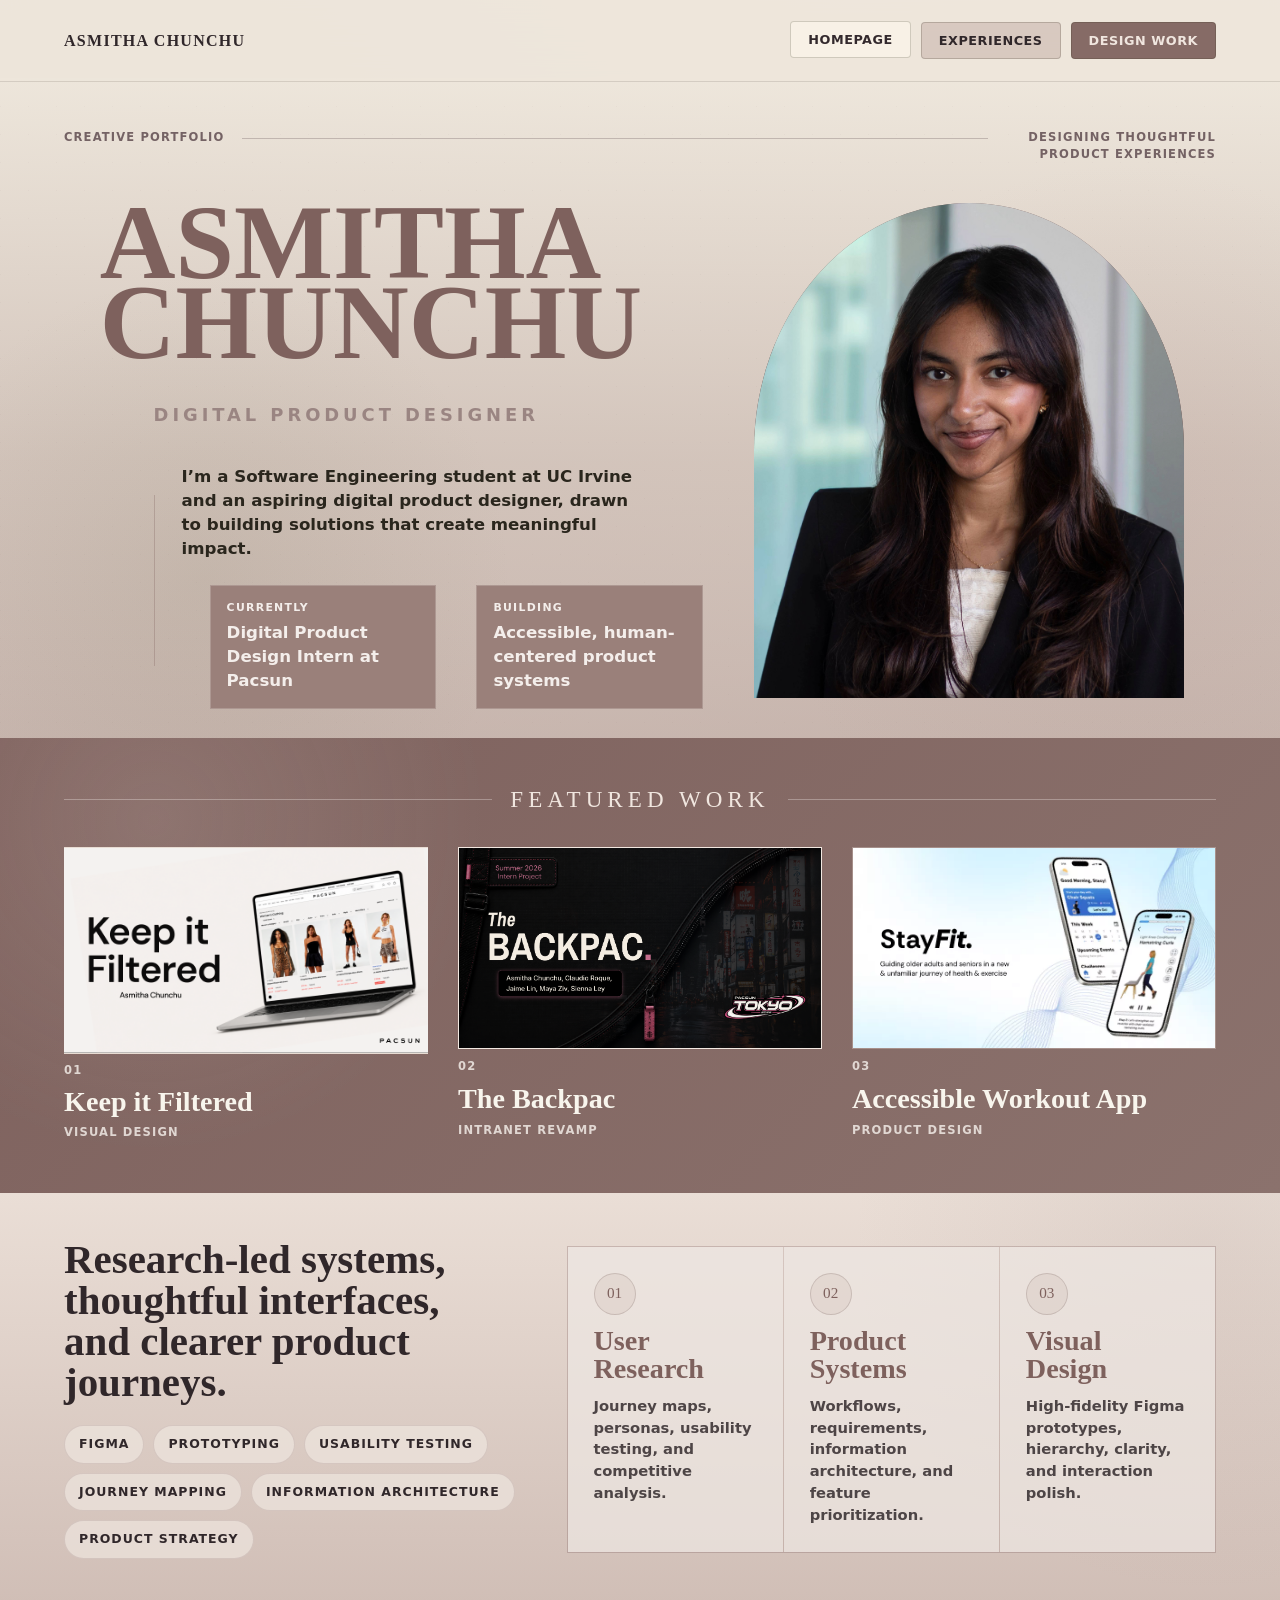
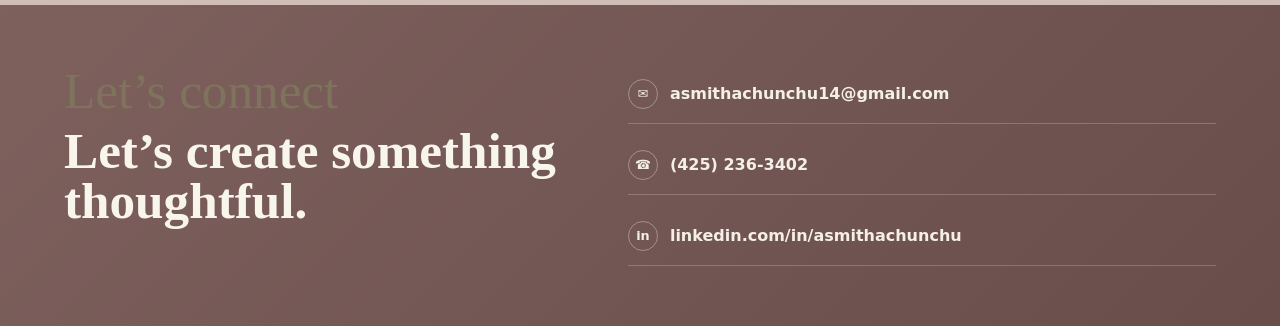
==== index.html @ 17b3309d "Use original Backpac slide and fit project cards" ====
<!doctype html>
<html lang="en">
  <head>
    <meta charset="utf-8">
    <meta name="viewport" content="width=device-width, initial-scale=1">
    <title>Asmitha Chunchu | Digital Product Designer</title>
    <meta
      name="description"
      content="Portfolio of Asmitha Chunchu, a digital product designer with a software engineering background."
    >
    <link rel="stylesheet" href="styles.css">
  </head>
  <body class="home-page">
    <header class="site-header" aria-label="Primary navigation">
      <a class="brand" href="index.html">Asmitha Chunchu</a>
      <nav>
        <a class="active" href="index.html">Homepage</a>
        <a href="experiences.html">Experiences</a>
        <a href="gallery.html">Design Work</a>
      </nav>
    </header>

    <main class="royal-home" aria-labelledby="landing-title">
      <section class="royal-hero">
        <div class="royal-topline" aria-hidden="true">
          <span>Creative Portfolio</span>
          <span>Designing thoughtful product experiences</span>
        </div>

        <h1 id="landing-title"><span>Asmitha</span><span>Chunchu</span></h1>

        <div class="royal-intro">
          <p class="title-line">Digital Product Designer</p>
          <p>
            I’m a Software Engineering student at UC Irvine and an aspiring digital product designer, drawn to building
            solutions that create meaningful impact.
          </p>
          <div class="royal-quick-notes" aria-label="Current focus">
            <p><span>Currently</span> Digital Product Design Intern at Pacsun</p>
            <p><span>Building</span> Accessible, human-centered product systems</p>
          </div>
        </div>

        <figure class="royal-portrait">
          <img src="assets/asmitha-chunchu-headshot.jpg" alt="Headshot of Asmitha Chunchu.">
        </figure>
      </section>

      <section class="royal-featured" aria-label="Featured design work">
        <div class="royal-band-title">
          <span></span>
          <p>Featured Work</p>
          <span></span>
        </div>

        <a
          class="royal-work-card pacsun-work-card"
          href="pacsun.html"
        >
          <img src="assets/project-screens/keep-it-filtered.png" alt="Keep it Filtered Pacsun project cover.">
          <p>01</p>
          <h2>Keep it Filtered</h2>
          <span>Visual Design</span>
        </a>

        <a class="royal-work-card pacsun-work-card" href="pacsun.html">
          <img src="assets/project-screens/backpac-intranet-revamp.png" alt="The Backpac company intranet revamp cover.">
          <p>02</p>
          <h2>The Backpac</h2>
          <span>Intranet Revamp</span>
        </a>

        <a class="royal-work-card" href="design-uci.html">
          <img src="assets/project-screens/design-uci-project.png" alt="Design @ UCI app screens.">
          <p>03</p>
          <h2>Accessible Workout App</h2>
          <span>Product Design</span>
        </a>
      </section>

      <section class="royal-details" aria-label="Design strengths and highlights">
        <div class="royal-details-copy">
          <h2>Research-led systems, thoughtful interfaces, and clearer product journeys.</h2>
          <div class="royal-skill-list" aria-label="Toolkit">
            <p>Figma</p>
            <p>Prototyping</p>
            <p>Usability Testing</p>
            <p>Journey Mapping</p>
            <p>Information Architecture</p>
            <p>Product Strategy</p>
          </div>
        </div>

        <div class="royal-strength-grid">
          <article>
            <span aria-hidden="true">01</span>
            <h3>User Research</h3>
            <p>Journey maps, personas, usability testing, and competitive analysis.</p>
          </article>
          <article>
            <span aria-hidden="true">02</span>
            <h3>Product Systems</h3>
            <p>Workflows, requirements, information architecture, and feature prioritization.</p>
          </article>
          <article>
            <span aria-hidden="true">03</span>
            <h3>Visual Design</h3>
            <p>High-fidelity Figma prototypes, hierarchy, clarity, and interaction polish.</p>
          </article>
        </div>
      </section>

      <section class="royal-contact" aria-labelledby="home-contact-title">
        <div>
          <p class="signature">Let’s connect</p>
          <h2 id="home-contact-title">Let’s create something thoughtful.</h2>
        </div>
        <div class="contact-list">
          <a href="mailto:asmithachunchu14@gmail.com"><span aria-hidden="true">✉</span> asmithachunchu14@gmail.com</a>
          <a href="tel:+14252363402"><span aria-hidden="true">☎</span> (425) 236-3402</a>
          <a href="https://linkedin.com/in/asmithachunchu/"><span aria-hidden="true">in</span> linkedin.com/in/asmithachunchu</a>
        </div>
      </section>
    </main>
  </body>
</html>
---- styles.css ----
:root {
  --ink: #30272a;
  --muted: #746264;
  --paper: #dfd1c8;
  --panel: #f0e6df;
  --folder: #cab7ad;
  --line: #9a8582;
  --tab-one: #f0e6df;
  --tab-two: #b99f98;
  --tab-three: #8e7a77;
  --cherry: #7e615d;
  --display: Didot, "Bodoni 72 Display", "Bodoni 72", "Bodoni 72 Oldstyle", Georgia, ui-serif, serif;
  --sage: #8a8172;
  --blue: #a69b96;
  --coral: #9b746e;
  --pink: #b99f98;
  --tape: rgba(126, 97, 93, 0.24);
  --cream: #f0e6df;
  --espresso: #30272a;
  --taupe: #9a8582;
}

* {
  box-sizing: border-box;
}

html {
  min-height: 100%;
}

body {
  min-height: 100vh;
  margin: 0;
  background:
    radial-gradient(circle at 16% 10%, rgba(229, 220, 214, 0.62), transparent 32%),
    radial-gradient(circle at 84% 18%, rgba(185, 159, 152, 0.14), transparent 30%),
    radial-gradient(circle at 86% 78%, rgba(196, 175, 169, 0.18), transparent 34%),
    linear-gradient(90deg, rgba(58, 54, 39, 0.018) 1px, transparent 1px),
    linear-gradient(0deg, rgba(58, 54, 39, 0.014) 1px, transparent 1px),
    linear-gradient(135deg, #e4d7ce 0%, #d2c3ba 46%, #c4afa9 100%);
  background-size: auto, auto, auto, 56px 56px, 56px 56px, auto;
  color: var(--ink);
  font-family: Inter, ui-sans-serif, system-ui, -apple-system, BlinkMacSystemFont, "Segoe UI", sans-serif;
  font-weight: 520;
  line-height: 1.5;
}

body.experiences-page {
  background:
    radial-gradient(circle at 14% 14%, rgba(229, 220, 214, 0.56), transparent 30%),
    radial-gradient(circle at 82% 20%, rgba(185, 159, 152, 0.14), transparent 30%),
    radial-gradient(circle at 78% 82%, rgba(196, 175, 169, 0.18), transparent 34%),
    linear-gradient(120deg, rgba(208, 193, 188, 0.62), rgba(224, 214, 211, 0.86) 48%, rgba(196, 175, 169, 0.4)),
    linear-gradient(90deg, rgba(58, 54, 39, 0.018) 1px, transparent 1px),
    linear-gradient(0deg, rgba(58, 54, 39, 0.014) 1px, transparent 1px),
    #d7cbc2;
  background-size: auto, auto, auto, auto, 56px 56px, 56px 56px, auto;
}

body.experiences-page::before {
  position: fixed;
  inset: 0;
  z-index: -1;
  pointer-events: none;
  background:
    linear-gradient(90deg, rgba(238, 231, 220, 0.3), transparent 22%, rgba(142, 122, 119, 0.06) 78%),
    repeating-linear-gradient(0deg, rgba(43, 27, 23, 0.026) 0 1px, transparent 1px 6px);
  mix-blend-mode: multiply;
  content: "";
}

a {
  color: inherit;
  text-decoration: none;
}

.site-header {
  position: fixed;
  z-index: 10;
  top: 0;
  left: 0;
  right: 0;
  display: flex;
  align-items: center;
  justify-content: space-between;
  gap: 24px;
  padding: 22px clamp(22px, 5vw, 72px);
  background: rgba(238, 231, 220, 0.92);
  border-bottom: 1px solid rgba(58, 54, 39, 0.14);
  backdrop-filter: blur(18px);
}

.brand {
  font-family: var(--display);
  font-size: 1rem;
  font-weight: 900;
  letter-spacing: 0.08em;
  text-transform: uppercase;
}

nav {
  display: flex;
  align-items: center;
  justify-content: flex-end;
  gap: 10px;
  color: var(--ink);
  font-family: Inter, ui-sans-serif, system-ui, -apple-system, BlinkMacSystemFont, "Segoe UI", sans-serif;
  font-size: 0.8rem;
  font-weight: 660;
  letter-spacing: 0.04em;
  text-transform: uppercase;
}

nav a {
  position: relative;
  min-height: 34px;
  display: inline-flex;
  align-items: center;
  padding: 8px 17px;
  border: 1px solid rgba(58, 54, 39, 0.22);
  border-radius: 4px;
  background: rgba(238, 231, 220, 0.66);
  white-space: nowrap;
}

nav a[href="index.html"] {
  background: rgba(238, 231, 220, 0.74);
}

nav a[href="experiences.html"] {
  background: rgba(185, 159, 152, 0.42);
}

nav a[href="gallery.html"] {
  background: rgba(126, 97, 93, 0.92);
}

nav a[href="gallery.html"] {
  color: var(--cream);
}

nav a::after {
  display: none;
}

nav a:hover,
nav a.active {
  transform: translateY(-1px);
  filter: brightness(1.06);
}

.home-shell {
  width: 100%;
  margin: 0 auto;
  padding: 74px 0 72px;
}

.home-intro {
  position: relative;
  display: grid;
  grid-template-columns: minmax(0, 1.18fr) minmax(280px, 0.72fr);
  align-items: center;
  justify-content: center;
  gap: clamp(14px, 2vw, 28px);
  min-height: clamp(500px, calc(72vh - 58px), 640px);
  padding: clamp(42px, 5vw, 66px) clamp(24px, 6vw, 82px) clamp(38px, 5vw, 62px);
  isolation: isolate;
  overflow: hidden;
}

.home-intro::after {
  position: absolute;
  z-index: 2;
  left: clamp(24px, 7vw, 96px);
  right: clamp(24px, 7vw, 96px);
  top: clamp(26px, 4vw, 52px);
  bottom: clamp(22px, 4vw, 48px);
  height: auto;
  border-top: 1px solid rgba(154, 109, 101, 0.2);
  border-bottom: 1px solid rgba(154, 109, 101, 0.2);
  background: transparent;
  content: "";
}

.home-intro::before {
  position: absolute;
  z-index: 1;
  right: clamp(18px, 6vw, 96px);
  bottom: clamp(52px, 8vw, 108px);
  width: clamp(260px, 32vw, 470px);
  aspect-ratio: 1;
  border-radius: 52% 48% 48% 52%;
  background:
    radial-gradient(circle at 35% 28%, rgba(241, 234, 220, 0.62), transparent 28%),
    rgba(169, 111, 80, 0.18);
  content: "";
}

.intro-copy {
  position: relative;
  z-index: 4;
  grid-column: auto;
  max-width: 760px;
  min-width: 0;
  align-self: center;
  display: grid;
  align-content: start;
  padding: 0;
  border: 0;
  background: transparent;
  box-shadow: none;
  backdrop-filter: none;
}

.hero-kicker {
  margin: 0 0 16px;
  color: #8a685e;
  font-size: 0.72rem;
  font-weight: 850;
  letter-spacing: 0.18em;
  text-transform: uppercase;
}

.intro-copy h1 {
  margin: 0;
  font-family: var(--display);
  font-size: clamp(3.65rem, 6.8vw, 7.75rem);
  font-weight: 620;
  line-height: 0.84;
  letter-spacing: 0;
  text-transform: uppercase;
  color: var(--cherry);
  white-space: normal;
  text-wrap: balance;
}

.title-line {
  width: fit-content;
  margin: 14px 0 0;
  padding: 8px 0;
  color: #8a685e;
  font-family: Inter, ui-sans-serif, system-ui, -apple-system, BlinkMacSystemFont, "Segoe UI", sans-serif;
  font-size: clamp(1rem, 1.6vw, 1.32rem);
  font-weight: 760;
  letter-spacing: 0.18em;
  text-transform: uppercase;
}

.intro-about {
  display: grid;
  grid-template-columns: repeat(2, minmax(220px, 1fr));
  gap: clamp(14px, 2vw, 26px);
  max-width: none;
  margin: clamp(20px, 3vw, 34px) 0 0;
  padding: clamp(18px, 2.4vw, 26px) clamp(22px, 3vw, 34px);
  border: 1px solid rgba(248, 243, 238, 0.28);
  border-radius: 0 80px 0 0;
  background:
    linear-gradient(135deg, rgba(154, 109, 101, 0.9), rgba(154, 128, 122, 0.42)),
    rgba(154, 109, 101, 0.82);
  color: var(--cream);
  box-shadow: 13px 16px 30px rgba(42, 35, 24, 0.16);
}

.intro-about p {
  margin: 0;
  color: rgba(248, 243, 238, 0.94);
  font-size: clamp(0.92rem, 1.08vw, 1rem);
  font-weight: 620;
  overflow-wrap: normal;
  word-break: normal;
}

.headshot-polaroid {
  position: relative;
  z-index: 3;
  grid-column: auto;
  justify-self: center;
  align-self: center;
  width: min(375px, 30vw);
  min-width: 300px;
  margin: 0;
  padding: 0;
  overflow: hidden;
  background: transparent;
  border: 0;
  border-radius: 44% 44% 44% 8px;
  box-shadow: 0 18px 36px rgba(49, 40, 35, 0.16);
  transform: rotate(0deg);
  display: flex;
}

.headshot-polaroid::before {
  display: none;
}

.headshot-polaroid img {
  width: 100%;
  height: 100%;
  min-height: clamp(370px, 46vh, 510px);
  display: block;
  object-fit: cover;
  object-position: 50% 22%;
  border-radius: inherit;
}

.hero-visual-collage {
  position: absolute;
  z-index: 1;
  left: 50%;
  top: 0;
  bottom: 0;
  width: 100vw;
  transform: translateX(-50%);
  pointer-events: none;
  overflow: hidden;
  background:
    linear-gradient(90deg, rgba(241, 234, 220, 0.58) 0 49%, rgba(169, 111, 80, 0.08) 49% 51%, transparent 51%),
    radial-gradient(ellipse at 16% 92%, rgba(154, 128, 122, 0.14) 0 17%, transparent 45%),
    radial-gradient(ellipse at 88% 24%, rgba(241, 234, 220, 0.5) 0 18%, transparent 44%),
    radial-gradient(ellipse at 80% 82%, rgba(185, 144, 127, 0.2) 0 16%, transparent 43%),
    linear-gradient(180deg, rgba(241, 234, 220, 0.34), transparent 42%),
    linear-gradient(135deg, #ddd3c0 0%, #c9b89c 52%, #b8ad94 100%);
  filter: none;
  opacity: 1;
}

.hero-visual-collage::before {
  position: absolute;
  left: 7%;
  right: 7%;
  top: 11%;
  bottom: 12%;
  border: 1px solid rgba(154, 109, 101, 0.16);
  border-radius: 0;
  background:
    radial-gradient(circle at 14% 22%, rgba(169, 111, 80, 0.16) 0 2px, transparent 3px) 0 0 / 42px 42px,
    linear-gradient(115deg, transparent 0 48%, rgba(154, 109, 101, 0.08) 48.2% 48.55%, transparent 48.75%);
  opacity: 0.62;
  content: "";
}

.hero-visual-collage::after {
  position: absolute;
  inset: 0;
  background:
    radial-gradient(circle at 50% 50%, transparent 0 42%, rgba(43, 38, 27, 0.05) 100%),
    linear-gradient(90deg, rgba(154, 128, 122, 0.07), transparent 22%, transparent 78%, rgba(200, 164, 173, 0.16));
  content: "";
}

.collage-cut {
  position: absolute;
  z-index: 2;
  display: none;
  background-repeat: no-repeat;
  filter: sepia(0.18) saturate(0.9) contrast(0.94);
  mix-blend-mode: soft-light;
  pointer-events: none;
  transform: rotate(var(--r, 0deg)) scale(var(--s, 1));
  transform-origin: center;
}

.cut-ribbon,
.cut-swan,
.cut-wax,
.cut-orchid,
.cut-button,
.cut-hibiscus,
.cut-clip,
.cut-kiss {
  background-image: url("assets/vintage-cream-elements.png");
  background-size: 960px auto;
}

.cut-bow,
.cut-lips,
.cut-pomegranate,
.cut-cherries,
.cut-phone,
.cut-camera,
.cut-heart,
.cut-dice,
.cut-film,
.cut-star,
.cut-record,
.cut-lipstick {
  background-image: url("assets/vintage-red-elements.png");
  background-size: 980px auto;
}

.cut-ribbon {
  left: -1vw;
  top: -4%;
  width: 240px;
  height: 335px;
  background-position: -18px -8px;
  opacity: 0.3;
  --s: 1.12;
  --r: -12deg;
}

.cut-swan {
  left: 27vw;
  top: 3%;
  width: 235px;
  height: 150px;
  background-position: -255px -28px;
  opacity: 0.2;
  --s: 1.08;
  --r: 5deg;
}

.cut-wax {
  right: 16vw;
  top: -1%;
  width: 170px;
  height: 175px;
  background-position: -702px -34px;
  opacity: 0.32;
  --s: 1.1;
  --r: 8deg;
}

.cut-orchid {
  right: -1vw;
  top: 14%;
  width: 310px;
  height: 292px;
  background-position: -514px -266px;
  opacity: 0.4;
  --s: 1.08;
  --r: -7deg;
}

.cut-button {
  left: 5vw;
  bottom: 16%;
  width: 160px;
  height: 160px;
  background-position: -45px -546px;
  opacity: 0.46;
  --s: 1.12;
  --r: 10deg;
}

.cut-hibiscus {
  left: 32vw;
  bottom: -1%;
  width: 250px;
  height: 200px;
  background-position: -338px -538px;
  opacity: 0.38;
  --s: 1.1;
  --r: -8deg;
}

.cut-clip {
  right: 32vw;
  bottom: 3%;
  width: 158px;
  height: 190px;
  background-position: -480px -750px;
  opacity: 0.28;
  --s: 1.12;
  --r: 9deg;
}

.cut-kiss {
  right: 7vw;
  bottom: 6%;
  width: 220px;
  height: 150px;
  background-position: -664px -868px;
  opacity: 0.32;
  --s: 1.08;
  --r: -5deg;
}

.cut-bow {
  left: 12vw;
  top: 10%;
  width: 270px;
  height: 135px;
  background-position: -120px -176px;
  opacity: 0.5;
  --s: 1.08;
  --r: -9deg;
}

.cut-lips {
  left: 43vw;
  top: 4%;
  width: 180px;
  height: 116px;
  background-position: -396px -20px;
  opacity: 0.4;
  --s: 1.06;
  --r: 7deg;
}

.cut-pomegranate {
  right: 2vw;
  top: 2%;
  width: 170px;
  height: 145px;
  background-position: -718px -22px;
  opacity: 0.38;
  --s: 1.08;
  --r: 5deg;
}

.cut-cherries {
  left: 54vw;
  bottom: 7%;
  width: 156px;
  height: 140px;
  background-position: -355px -745px;
  opacity: 0.33;
  --s: 1.1;
  --r: -3deg;
}

.cut-phone {
  right: 19vw;
  bottom: 4%;
  width: 225px;
  height: 175px;
  background-position: -376px -1328px;
  opacity: 0.44;
  --s: 1.12;
  --r: 7deg;
}

.cut-camera {
  right: 3vw;
  bottom: 25%;
  width: 170px;
  height: 110px;
  background-position: -685px -1018px;
  opacity: 0.38;
  --s: 1.08;
  --r: -8deg;
}

.cut-heart {
  left: 1vw;
  top: 31%;
  width: 180px;
  height: 180px;
  background-position: -20px -22px;
  opacity: 0.45;
  --s: 1.12;
  --r: -6deg;
}

.cut-dice {
  left: 10vw;
  bottom: 8%;
  width: 170px;
  height: 170px;
  background-position: -384px -590px;
  opacity: 0.42;
  --s: 1.12;
  --r: 13deg;
}

.cut-film {
  left: -1vw;
  bottom: -2%;
  width: 245px;
  height: 220px;
  background-position: -6px -858px;
  opacity: 0.38;
  --s: 1.08;
  --r: -3deg;
}

.cut-star {
  right: 39vw;
  top: 29%;
  width: 150px;
  height: 130px;
  background-position: -442px -701px;
  opacity: 0.4;
  --s: 1.08;
  --r: 12deg;
}

.cut-record {
  right: 0;
  bottom: -3%;
  width: 205px;
  height: 205px;
  background-position: -690px -1336px;
  opacity: 0.27;
  --s: 1.08;
  --r: -8deg;
}

.cut-lipstick {
  left: 21vw;
  bottom: 23%;
  width: 158px;
  height: 250px;
  background-position: -4px -304px;
  opacity: 0.28;
  --s: 1.08;
  --r: 5deg;
}

.cut-bow-two {
  left: 58vw;
  top: 38%;
  opacity: 0.28;
  --s: 0.82;
  --r: 11deg;
}

.cut-orchid-two {
  left: 18vw;
  bottom: -2%;
  top: auto;
  right: auto;
  opacity: 0.24;
  --s: 0.86;
  --r: 8deg;
}

.cut-lips-two {
  left: 3vw;
  top: 54%;
  opacity: 0.28;
  --s: 0.94;
  --r: -12deg;
}

.cut-button-two {
  right: 10vw;
  left: auto;
  bottom: 10%;
  opacity: 0.29;
  --s: 0.9;
  --r: -7deg;
}

.cut-cherries-two {
  left: 70vw;
  top: 18%;
  opacity: 0.44;
  --s: 0.9;
  --r: 13deg;
}

.cut-wax-two {
  left: 45vw;
  top: 38%;
  right: auto;
  opacity: 0.4;
  --s: 0.88;
  --r: -11deg;
}

.home-cards,
.home-links,
.home-contact {
  width: min(1160px, calc(100% - 44px));
  margin-left: auto;
  margin-right: auto;
}

.home-links,
.home-contact {
  margin-top: 0;
}

.home-about {
  display: grid;
  grid-template-columns: minmax(260px, 0.82fr) minmax(320px, 1fr);
  gap: clamp(28px, 6vw, 78px);
  padding: clamp(34px, 5vw, 58px) 0;
  border-top: 1px solid rgba(58, 54, 39, 0.28);
  border-bottom: 1px solid rgba(58, 54, 39, 0.28);
}

.home-about h2 {
  font-family: var(--display);
  font-size: clamp(1.9rem, 3.5vw, 3.15rem);
  font-weight: 620;
  line-height: 1.04;
  color: var(--cherry);
}

.home-cards {
  position: relative;
  display: grid;
  grid-template-columns: repeat(3, minmax(0, 1fr));
  gap: clamp(16px, 2vw, 24px);
  align-items: stretch;
  margin-top: -2px;
  padding: clamp(34px, 5vw, 56px) 0 clamp(34px, 5vw, 58px);
  background:
    radial-gradient(circle at 18% 18%, rgba(241, 234, 220, 0.7), transparent 28%),
    radial-gradient(circle at 82% 74%, rgba(154, 128, 122, 0.12), transparent 30%),
    linear-gradient(135deg, rgba(241, 234, 220, 0.8), rgba(199, 179, 151, 0.56) 56%, rgba(166, 172, 145, 0.52));
  box-shadow: 0 0 0 100vmax rgba(212, 201, 181, 0.72);
  clip-path: inset(0 -100vmax);
}

.home-cards::before {
  position: absolute;
  z-index: 0;
  left: 50%;
  bottom: clamp(-8px, 1vw, 12px);
  color: rgba(154, 109, 101, 0.08);
  content: "focus";
  font-family: var(--display);
  font-size: clamp(8rem, 18vw, 17rem);
  font-weight: 620;
  line-height: 0.72;
  pointer-events: none;
  transform: translateX(-50%);
}

.band-heading {
  grid-column: 1 / -1;
  position: relative;
  z-index: 1;
  display: grid;
  grid-template-columns: 1fr auto 1fr;
  gap: 18px;
  align-items: center;
  color: var(--cherry);
  margin-bottom: 0;
}

.band-heading span {
  height: 1px;
  background: rgba(154, 109, 101, 0.2);
}

.band-heading p {
  margin: 0;
  font-family: var(--display);
  font-size: clamp(1.1rem, 2vw, 1.7rem);
  font-weight: 400;
  letter-spacing: 0.18em;
  text-transform: uppercase;
}

.folder-card {
  position: relative;
  z-index: 1;
  min-height: 245px;
  display: grid;
  align-content: start;
  padding: clamp(22px, 2.6vw, 30px);
  border: 0;
  border-top: 1px solid rgba(154, 109, 101, 0.24);
  border-radius: 0;
  background: rgba(241, 234, 220, 0.46);
  color: var(--ink);
  box-shadow: none;
  overflow: hidden;
  backdrop-filter: blur(3px);
}

.folder-card:nth-child(2) {
  grid-column: auto;
  min-height: 245px;
}

.folder-card:nth-child(3) {
  grid-column: auto;
  align-self: stretch;
}

.folder-card:nth-child(4) {
  grid-column: auto;
  align-self: stretch;
}

.has-card-media {
  padding-right: 26px;
}

.card-object {
  display: none;
}

.card-object-note {
  aspect-ratio: 0.88;
  background:
    linear-gradient(90deg, rgba(43, 27, 23, 0.08) 1px, transparent 1px) 0 18px / 100% 16px,
    var(--panel);
  transform: rotate(-5deg);
}

.card-object-note::before {
  position: absolute;
  inset: 12px auto auto -18px;
  width: 62px;
  height: 88px;
  background: #a86542;
  z-index: -1;
  transform: rotate(-12deg);
  content: "";
}

.card-object-tv {
  width: clamp(82px, 9vw, 118px);
  aspect-ratio: 1.15;
  border-radius: 12px;
  background:
    radial-gradient(ellipse at 42% 50%, #efe1d1 0 39%, #1f1714 40% 52%, transparent 53%),
    linear-gradient(90deg, #1d1412 0 72%, #32241f 72% 100%);
  transform: rotate(3deg);
}

.card-object-tv::after {
  position: absolute;
  right: 11px;
  top: 28px;
  width: 12px;
  aspect-ratio: 1;
  border-radius: 50%;
  background: #b6926f;
  box-shadow: 0 22px 0 #b6926f;
  content: "";
}

.card-icon,
.link-icon {
  display: inline-grid;
  place-items: center;
  width: 42px;
  aspect-ratio: 1;
  margin-bottom: 18px;
  border: 1px solid rgba(63, 74, 52, 0.38);
  border-radius: 50%;
  background: rgba(63, 74, 52, 0.08);
  color: var(--cherry);
  font-family: var(--display);
  font-size: 1.15rem;
  font-weight: 700;
  line-height: 1;
}

.folder-card .card-icon {
  display: none;
}

.folder-card:nth-child(3) .card-icon {
  border-color: rgba(63, 74, 52, 0.38);
  background: rgba(63, 74, 52, 0.08);
  color: var(--cherry);
}

.folder-card::before {
  display: none;
}

.folder-card:nth-child(2),
.folder-card:nth-child(4) {
  background: rgba(241, 234, 220, 0.48);
  color: var(--ink);
}

.folder-card:nth-child(3) {
  background: rgba(185, 144, 127, 0.3);
  color: var(--ink);
}

.folder-card h2 {
  font-family: var(--display);
  font-size: clamp(1.55rem, 2.2vw, 2.45rem);
  font-weight: 620;
  letter-spacing: 0.02em;
  text-transform: none;
  line-height: 0.98;
  overflow-wrap: normal;
  word-break: normal;
}

.folder-card > p:not(.eyebrow):not(.role) {
  max-width: 100%;
  margin: 18px 0 0;
  color: rgba(37, 35, 24, 0.92);
  font-weight: 630;
  overflow-wrap: normal;
  word-break: normal;
}

.folder-card .eyebrow,
.folder-card .role {
  color: rgba(37, 35, 24, 0.86);
  font-weight: 780;
}

.folder-card:nth-child(2) > p:not(.eyebrow):not(.role),
.folder-card:nth-child(2) .eyebrow,
.folder-card:nth-child(2) .role {
  color: rgba(37, 35, 24, 0.92);
}

.folder-card:nth-child(4) > p:not(.eyebrow):not(.role),
.folder-card:nth-child(4) .eyebrow,
.folder-card:nth-child(4) .role {
  color: rgba(37, 35, 24, 0.92);
}

.folder-card:nth-child(2) .card-icon {
  border-color: rgba(45, 29, 24, 0.26);
  background: rgba(243, 234, 218, 0.28);
  color: var(--cherry);
}

.folder-card:nth-child(3) > p:not(.eyebrow):not(.role),
.folder-card:nth-child(3) .eyebrow,
.folder-card:nth-child(3) .role {
  color: rgba(37, 29, 19, 0.96);
}

.folder-card:nth-child(3) h2 {
  color: #2b2419;
}

.mini-skill-list {
  display: flex;
  flex-wrap: wrap;
  gap: 8px 12px;
  margin-top: 16px;
}

.mini-skill-list span {
  padding: 7px 0;
  border: 0;
  border-bottom: 1px solid rgba(154, 109, 101, 0.2);
  border-radius: 0;
  background: transparent;
  color: var(--ink);
  font-size: 0.86rem;
  font-weight: 820;
  white-space: normal;
}

.home-links {
  display: grid;
  grid-template-columns: minmax(260px, 1fr);
  justify-content: stretch;
  gap: clamp(20px, 4vw, 68px);
  border: 0;
  border-radius: 0;
  overflow: visible;
  position: relative;
  padding: clamp(18px, 3vw, 32px) 0 clamp(24px, 4vw, 40px);
}

.home-links::before {
  display: none;
}

.home-links a {
  display: grid;
  grid-template-columns: auto minmax(150px, 0.28fr) minmax(0, 1fr);
  align-items: center;
  gap: clamp(14px, 3vw, 48px);
  min-height: 76px;
  padding: 18px 0;
  border: 0;
  border-top: 1px solid rgba(154, 109, 101, 0.22);
  border-bottom: 1px solid rgba(154, 109, 101, 0.22);
  border-radius: 0;
  background: transparent;
}

.home-links .link-icon {
  margin-bottom: 0;
}

.home-links a:first-child {
  border-radius: 0;
}

.home-links a:last-child {
  border-left: 0;
  border-radius: 0;
}

.home-links a:hover {
  transform: translateY(-2px);
}

.home-links span {
  font-family: Inter, ui-sans-serif, system-ui, -apple-system, BlinkMacSystemFont, "Segoe UI", sans-serif;
  font-size: 0.8rem;
  font-weight: 860;
  letter-spacing: 0.08em;
  text-transform: uppercase;
  color: var(--cherry);
}

.home-links strong {
  max-width: 100%;
  font-family: var(--display);
  font-size: clamp(1.35rem, 2vw, 1.8rem);
  font-weight: 660;
  letter-spacing: 0.03em;
  line-height: 1.1;
  text-wrap: balance;
}

.home-contact {
  display: grid;
  grid-template-columns: minmax(240px, 0.75fr) minmax(320px, 1fr);
  gap: clamp(24px, 6vw, 72px);
  padding: clamp(28px, 4vw, 48px) 0;
  border-top: 0;
  background: #6c735c;
  box-shadow: 0 0 0 100vmax #6c735c;
  clip-path: inset(0 -100vmax);
  color: var(--cream);
}

.home-contact h2 {
  font-family: var(--display);
  font-size: clamp(2rem, 4vw, 3.4rem);
  font-weight: 600;
  letter-spacing: 0.06em;
  text-transform: uppercase;
}

.contact-list {
  display: grid;
  gap: 12px;
  align-content: center;
}

.contact-list a {
  display: flex;
  align-items: center;
  gap: 12px;
  padding: 14px 0;
  border-bottom: 1px solid rgba(243, 234, 218, 0.24);
  color: var(--cream);
  font-weight: 820;
}

.contact-list span {
  display: inline-grid;
  place-items: center;
  width: 30px;
  aspect-ratio: 1;
  border: 1px solid rgba(243, 234, 218, 0.38);
  border-radius: 50%;
  color: var(--cream);
  font-size: 0.8rem;
  font-weight: 700;
  flex: 0 0 auto;
}

.contact-list a:hover {
  color: #d8c7b7;
}

.earth-home {
  width: 100%;
  padding-top: 78px;
  overflow: hidden;
}

.earth-poster {
  position: relative;
  display: grid;
  grid-template-columns: minmax(0, 0.78fr) minmax(270px, 0.38fr);
  grid-template-rows: auto minmax(190px, auto);
  gap: clamp(18px, 3vw, 38px);
  min-height: clamp(590px, calc(88vh - 78px), 760px);
  padding: clamp(34px, 5vw, 70px) clamp(22px, 6vw, 86px);
  background:
    radial-gradient(circle at 10% 18%, rgba(241, 234, 220, 0.82), transparent 27%),
    radial-gradient(circle at 82% 16%, rgba(154, 109, 101, 0.24), transparent 30%),
    radial-gradient(circle at 70% 82%, rgba(154, 128, 122, 0.16), transparent 30%),
    linear-gradient(135deg, #e1d7c9 0%, #cdb4aa 54%, #b8ad94 100%);
  isolation: isolate;
}

.earth-poster::before {
  position: absolute;
  inset: clamp(22px, 4vw, 48px) clamp(22px, 6vw, 86px);
  z-index: 0;
  border-top: 1px solid rgba(154, 109, 101, 0.24);
  border-bottom: 1px solid rgba(154, 128, 122, 0.2);
  background:
    radial-gradient(circle at 18% 20%, rgba(154, 109, 101, 0.16) 0 2px, transparent 3px) 0 0 / 42px 42px,
    linear-gradient(112deg, transparent 0 62%, rgba(154, 128, 122, 0.08) 62.1% 62.35%, transparent 62.55%);
  content: "";
  pointer-events: none;
}

.earth-poster::after {
  position: absolute;
  z-index: 0;
  right: clamp(-32px, -2vw, -16px);
  bottom: clamp(44px, 7vw, 88px);
  width: clamp(210px, 28vw, 390px);
  aspect-ratio: 1;
  border-radius: 48% 52% 45% 55%;
  background: rgba(154, 109, 101, 0.18);
  content: "";
}

.poster-meta,
.poster-title,
.poster-portrait,
.poster-about {
  position: relative;
  z-index: 1;
  min-width: 0;
}

.poster-meta {
  grid-column: 1 / -1;
  display: flex;
  flex-wrap: wrap;
  justify-content: space-between;
  gap: 10px 24px;
  color: #6b604c;
  font-size: 0.72rem;
  font-weight: 850;
  letter-spacing: 0.16em;
  text-transform: uppercase;
}

.poster-title {
  align-self: end;
  min-width: 0;
}

.poster-title h1 {
  margin: 0;
  color: #6c735c;
  font-family: var(--display);
  font-size: clamp(4.4rem, 9.2vw, 10rem);
  font-weight: 620;
  letter-spacing: 0;
  line-height: 0.78;
  text-transform: uppercase;
  text-wrap: balance;
}

.poster-title .title-line {
  margin-top: clamp(14px, 2vw, 22px);
  color: #6d7658;
}

.poster-portrait {
  grid-column: 2;
  grid-row: 2 / 4;
  align-self: center;
  justify-self: center;
  width: min(360px, 30vw);
  min-width: 270px;
  margin: 0;
  overflow: hidden;
  border-radius: 48% 48% 8px 8px;
  box-shadow: 0 22px 44px rgba(42, 35, 24, 0.18);
}

.poster-portrait img {
  display: block;
  width: 100%;
  height: clamp(420px, 56vh, 610px);
  object-fit: cover;
  object-position: 50% 20%;
}

.poster-about {
  grid-column: 1;
  align-self: end;
  display: grid;
  grid-template-columns: repeat(2, minmax(0, 1fr));
  gap: clamp(14px, 2.4vw, 30px);
  max-width: 820px;
  padding: clamp(18px, 2.6vw, 28px);
  background: rgba(141, 98, 89, 0.9);
  color: var(--cream);
}

.poster-about p {
  margin: 0;
  color: rgba(241, 234, 220, 0.94);
  font-size: clamp(0.94rem, 1.08vw, 1.02rem);
  font-weight: 620;
  overflow-wrap: break-word;
}

.earth-dossier {
  display: grid;
  grid-template-columns: 1.05fr 0.95fr;
  gap: 1px;
  width: min(1160px, calc(100% - 44px));
  margin: 0 auto;
  padding: clamp(28px, 5vw, 56px) 0;
}

.dossier-panel {
  min-width: 0;
  min-height: 210px;
  display: grid;
  align-content: start;
  gap: 12px;
  padding: clamp(22px, 3vw, 34px);
  border-top: 1px solid rgba(154, 109, 101, 0.24);
  background: rgba(241, 234, 220, 0.58);
  color: var(--ink);
}

.dossier-work {
  grid-row: span 2;
  min-height: 360px;
  align-content: end;
  background:
    linear-gradient(135deg, rgba(141, 98, 89, 0.94), rgba(170, 123, 114, 0.82)),
    #6c735c;
  color: var(--cream);
}

.dossier-role {
  background: rgba(199, 179, 151, 0.48);
}

.dossier-focus {
  background: rgba(154, 128, 122, 0.28);
}

.dossier-toolkit {
  grid-column: 1 / -1;
  min-height: 0;
  background: rgba(154, 109, 101, 0.2);
}

.dossier-panel h2 {
  margin: 0;
  font-family: var(--display);
  font-size: clamp(1.7rem, 3vw, 3rem);
  font-weight: 620;
  line-height: 1;
  color: inherit;
  text-wrap: balance;
}

.dossier-panel p {
  margin: 0;
  max-width: 58ch;
  color: rgba(41, 38, 29, 0.92);
  font-weight: 620;
}

.dossier-work p,
.dossier-work span {
  color: rgba(241, 234, 220, 0.9);
}

.dossier-work span {
  margin-top: 12px;
  font-size: 0.78rem;
  font-weight: 850;
  letter-spacing: 0.1em;
  text-transform: uppercase;
}

.dossier-toolkit .mini-skill-list {
  display: grid;
  grid-template-columns: repeat(3, minmax(0, 1fr));
  gap: 10px 18px;
  margin: 0;
}

.earth-contact {
  display: flex;
  flex-wrap: wrap;
  align-items: center;
  justify-content: center;
  gap: 12px clamp(18px, 4vw, 54px);
  padding: clamp(24px, 4vw, 42px) 22px;
  background: #6c735c;
  color: var(--cream);
}

.earth-contact p {
  margin: 0;
  font-family: var(--display);
  font-size: clamp(1.4rem, 2.6vw, 2.6rem);
  font-weight: 620;
}

.earth-contact a {
  font-weight: 780;
  overflow-wrap: anywhere;
}

.royal-home {
  width: 100%;
  padding-top: 78px;
  background:
    radial-gradient(circle at 12% 8%, rgba(190, 172, 164, 0.36), transparent 34%),
    radial-gradient(circle at 86% 20%, rgba(185, 159, 152, 0.18), transparent 30%),
    linear-gradient(180deg, #f0e6df 0%, #c9c0b3 48%, #c9c0ad 100%);
  color: #2a261d;
  overflow: hidden;
}

.royal-home h1,
.royal-home h2,
.royal-home p {
  overflow-wrap: break-word;
  word-break: normal;
}

.royal-hero {
  position: relative;
  display: grid;
  grid-template-columns: minmax(0, 0.72fr) minmax(320px, 0.52fr);
  grid-template-rows: auto auto auto;
  column-gap: clamp(20px, 4vw, 70px);
  row-gap: clamp(14px, 2.2vw, 28px);
  min-height: clamp(560px, calc(82vh - 78px), 720px);
  padding: clamp(30px, 4vw, 54px) clamp(24px, 5vw, 64px) 0;
  background:
    linear-gradient(120deg, rgba(126, 97, 93, 0.04) 1px, transparent 1px),
    radial-gradient(circle at 88% 68%, rgba(185, 159, 152, 0.24), transparent 30%),
    radial-gradient(circle at 16% 76%, rgba(122, 120, 92, 0.12), transparent 26%),
    linear-gradient(180deg, rgba(238, 231, 220, 0.94) 0%, rgba(210, 195, 186, 0.9) 58%, rgba(196, 175, 169, 0.72) 100%);
  background-size: 28px 28px, auto, auto, auto;
  isolation: isolate;
}

.royal-topline {
  grid-column: 1 / -1;
  display: grid;
  grid-template-columns: auto 1fr auto;
  align-items: start;
  gap: 18px;
  color: #746264;
  font-size: 0.72rem;
  font-weight: 760;
  letter-spacing: 0.1em;
  text-transform: uppercase;
}

.royal-topline::before {
  order: 2;
  height: 1px;
  margin-top: 0.55rem;
  background: rgba(116, 98, 100, 0.34);
  content: "";
}

.royal-topline span:last-child {
  order: 3;
  max-width: 210px;
  text-align: right;
}

.royal-hero > h1 {
  grid-column: 1 / 2;
  position: relative;
  z-index: 1;
  margin: 0 0 0 clamp(18px, 2.8vw, 46px);
  max-width: 620px;
  color: #7e615d;
  font-family: var(--display);
  font-size: clamp(4.4rem, 8.2vw, 8.7rem);
  font-weight: 620;
  letter-spacing: 0;
  line-height: 0.76;
  text-transform: uppercase;
  white-space: normal;
}

.royal-hero > h1 span {
  display: block;
  white-space: nowrap;
}

.royal-intro {
  position: relative;
  z-index: 3;
  align-self: start;
  max-width: 620px;
  margin-left: clamp(48px, 7vw, 112px);
  padding-top: 0;
}

.royal-intro::before {
  position: absolute;
  left: 0;
  top: 5.8rem;
  bottom: 3.8rem;
  width: 1px;
  background: rgba(126, 97, 93, 0.3);
  content: "";
}

.royal-intro .title-line {
  margin: 0 0 22px;
  padding: 0 0 14px;
  color: #9a8582;
  font-size: clamp(0.95rem, 1.4vw, 1.25rem);
  letter-spacing: 0.22em;
}

.royal-intro p:not(.title-line):not(.signature) {
  max-width: 470px;
  margin: 0 0 18px 28px;
  color: #2a261d;
  font-size: clamp(0.98rem, 1.3vw, 1.16rem);
  font-weight: 560;
  line-height: 1.45;
}

.royal-quick-notes {
  display: grid;
  grid-template-columns: repeat(2, minmax(0, 1fr));
  gap: 12px;
  margin: 24px 0 0 28px;
}

.royal-quick-notes p {
  min-width: 0;
  margin: 0;
  padding: 14px 16px;
  border: 1px solid rgba(248, 243, 238, 0.2);
  background: #9a807a;
  color: #f4eeeb;
  font-size: 0.82rem;
  font-weight: 700;
  line-height: 1.35;
}

.royal-quick-notes span {
  display: block;
  margin-bottom: 5px;
  color: #f4eeeb;
  font-size: 0.68rem;
  font-weight: 880;
  letter-spacing: 0.12em;
  text-transform: uppercase;
}

.royal-intro .royal-quick-notes p:not(.title-line):not(.signature),
.royal-intro .royal-quick-notes p:not(.title-line):not(.signature) span {
  color: #f4eeeb;
}

.signature {
  margin: 0;
  color: #7f735e;
  font-family: "Snell Roundhand", "Brush Script MT", cursive;
  font-size: clamp(2rem, 4vw, 3.3rem);
  font-weight: 400;
  line-height: 1;
}

.royal-portrait {
  position: relative;
  z-index: 2;
  grid-column: 2;
  grid-row: 2 / 4;
  align-self: center;
  justify-self: start;
  width: min(430px, 34vw);
  min-width: 320px;
  margin: clamp(-44px, -3.2vw, -24px) 0 0;
  overflow: hidden;
  border-radius: 50% 50% 0 0;
  background:
    radial-gradient(circle at 50% 88%, rgba(241, 234, 220, 0.12), transparent 34%),
    #7e615d;
}

.royal-portrait::before {
  position: absolute;
  inset: 12% -8% 0;
  z-index: 0;
  border-radius: 50% 50% 0 0;
  background: rgba(126, 97, 93, 0.9);
  content: "";
}

.royal-portrait::after {
  position: absolute;
  right: 8%;
  top: 28%;
  width: 36%;
  height: 48%;
  border-right: 1px solid rgba(241, 234, 220, 0.28);
  border-radius: 50%;
  content: "";
  pointer-events: none;
}

.royal-portrait img {
  position: relative;
  z-index: 1;
  display: block;
  width: 100%;
  height: clamp(430px, 55vh, 585px);
  object-fit: cover;
  object-position: 50% 6%;
}

.royal-featured {
  display: grid;
  grid-template-columns: repeat(3, minmax(0, 1fr));
  gap: clamp(16px, 2.5vw, 30px);
  padding: clamp(26px, 4vw, 44px) clamp(24px, 5vw, 64px) clamp(32px, 4.5vw, 52px);
  background:
    radial-gradient(circle at 12% 18%, rgba(247, 236, 230, 0.12), transparent 28%),
    linear-gradient(135deg, #7e615d 0%, #8b726d 100%);
  color: #f4efe7;
}

.royal-band-title {
  grid-column: 1 / -1;
  display: grid;
  grid-template-columns: 1fr auto 1fr;
  align-items: center;
  gap: 18px;
  color: #f0e6df;
}

.royal-band-title span {
  height: 1px;
  background: rgba(248, 243, 238, 0.32);
}

.royal-band-title p {
  margin: 0;
  font-family: var(--display);
  font-size: clamp(1rem, 1.8vw, 1.55rem);
  letter-spacing: 0.22em;
  text-transform: uppercase;
}

.royal-work-card {
  min-width: 0;
  display: grid;
  gap: 8px;
  color: inherit;
}

.royal-work-card img {
  width: 100%;
  aspect-ratio: 1.8 / 1;
  display: block;
  object-fit: cover;
  border: 1px solid rgba(247, 236, 230, 0.28);
}

.pacsun-work-card {
  overflow: hidden;
}

.pacsun-work-card img {
  object-fit: contain;
  object-position: center;
  background: #f0e6df;
}

.royal-work-card p,
.royal-work-card h2,
.royal-work-card span {
  margin: 0;
}

.royal-work-card p,
.royal-work-card span {
  color: rgba(248, 243, 238, 0.8);
  font-size: 0.72rem;
  font-weight: 760;
  letter-spacing: 0.1em;
  text-transform: uppercase;
}

.royal-work-card h2 {
  color: #f8f5ed;
  font-family: var(--display);
  font-size: clamp(1.25rem, 2.2vw, 2.05rem);
  font-weight: 560;
  line-height: 1;
}

.royal-details {
  display: grid;
  grid-template-columns: minmax(300px, 0.82fr) minmax(0, 1.18fr);
  gap: clamp(22px, 4vw, 52px);
  align-items: center;
  padding: clamp(28px, 4vw, 46px) clamp(24px, 5vw, 64px);
  background:
    radial-gradient(circle at 94% 12%, rgba(142, 122, 119, 0.1), transparent 28%),
    linear-gradient(180deg, #eaded6 0%, #d0beb6 100%);
}

.royal-details-copy {
  min-width: 0;
}

.royal-kicker {
  margin: 0 0 14px;
  color: #7f735e;
  font-size: 0.72rem;
  font-weight: 820;
  letter-spacing: 0.18em;
  text-transform: uppercase;
}

.royal-details-copy h2 {
  max-width: 560px;
  margin: 0;
  color: #30272a;
  font-family: var(--display);
  font-size: clamp(1.9rem, 3.2vw, 3.45rem);
  font-weight: 580;
  line-height: 1;
}

.royal-strength-grid {
  min-width: 0;
  display: grid;
  grid-template-columns: repeat(3, minmax(0, 1fr));
  gap: 1px;
  border: 1px solid rgba(126, 97, 93, 0.16);
  background: rgba(126, 97, 93, 0.16);
}

.royal-strength-grid article {
  display: grid;
  align-content: start;
  gap: 12px;
  min-height: 178px;
  padding: clamp(18px, 2.5vw, 26px);
  background: rgba(248, 243, 238, 0.66);
}

.royal-strength-grid span {
  display: grid;
  place-items: center;
  width: 42px;
  aspect-ratio: 1;
  border: 1px solid rgba(154, 133, 130, 0.36);
  border-radius: 50%;
  color: #7e615d;
  font-family: var(--display);
  font-size: 0.95rem;
  background: rgba(185, 159, 152, 0.16);
}

.royal-strength-grid h3,
.royal-strength-grid p {
  margin: 0;
}

.royal-strength-grid h3 {
  color: #7e615d;
  font-family: var(--display);
  font-size: clamp(1.35rem, 2.2vw, 2rem);
  font-weight: 620;
  line-height: 1;
}

.royal-strength-grid p {
  color: rgba(48, 39, 42, 0.84);
  font-size: 0.92rem;
  font-weight: 620;
  line-height: 1.48;
}

.royal-toolkit {
  display: grid;
  grid-template-columns: minmax(180px, 0.28fr) minmax(0, 1fr);
  gap: clamp(22px, 4vw, 54px);
  align-items: center;
  padding: 20px clamp(24px, 5vw, 64px);
  border-top: 1px solid rgba(126, 97, 93, 0.18);
  border-bottom: 1px solid rgba(126, 97, 93, 0.18);
  background: #dfd1c8;
  color: #7e615d;
}

.royal-toolkit-title {
  display: grid;
  grid-template-columns: minmax(32px, 1fr) auto;
  gap: 14px;
  align-items: center;
}

.royal-toolkit-title span {
  height: 1px;
  background: rgba(126, 97, 93, 0.26);
}

.royal-toolkit-title p {
  margin: 0;
  font-family: var(--display);
  font-size: clamp(1.35rem, 2.3vw, 2.2rem);
  letter-spacing: 0.14em;
  text-transform: uppercase;
}

.royal-skill-list {
  display: flex;
  flex-wrap: wrap;
  justify-content: flex-start;
  gap: 9px;
  margin-top: 22px;
}

.royal-skill-list p {
  margin: 0;
  padding: 9px 14px;
  border: 1px solid rgba(126, 97, 93, 0.18);
  border-radius: 999px;
  background: rgba(238, 229, 223, 0.7);
  color: #30272a;
  font-size: 0.78rem;
  font-weight: 780;
  letter-spacing: 0.08em;
  text-transform: uppercase;
}

.royal-contact {
  display: grid;
  grid-template-columns: minmax(260px, 0.85fr) minmax(320px, 1fr);
  gap: clamp(28px, 5vw, 74px);
  padding: clamp(34px, 5vw, 60px) clamp(24px, 5vw, 64px);
  background: linear-gradient(135deg, #7e615d 0%, #684d4b 100%);
  color: #f4efe7;
}

.royal-contact h2 {
  margin: 10px 0 0;
  max-width: 520px;
  color: #f8f5ed;
  font-family: var(--display);
  font-size: clamp(2rem, 4vw, 3.7rem);
  font-weight: 560;
  line-height: 0.98;
}

.royal-contact .contact-list a,
.royal-contact .contact-list span {
  color: #f4efe7;
}

.page-shell {
  width: min(1180px, calc(100% - 44px));
  margin: 0 auto;
  padding: 154px 0 90px;
}

.page-hero {
  max-width: 900px;
  padding-bottom: clamp(46px, 7vw, 88px);
}

.eyebrow,
.date {
  margin: 0 0 12px;
  color: var(--muted);
  font-size: 0.78rem;
  font-weight: 840;
  letter-spacing: 0.08em;
  text-transform: uppercase;
}

h1,
h2,
h3,
p {
  overflow-wrap: anywhere;
}

.page-hero h1 {
  margin: 0;
  font-family: var(--display);
  font-size: clamp(2.7rem, 6vw, 5.5rem);
  font-weight: 650;
  line-height: 1;
  letter-spacing: 0;
  color: var(--cherry);
}

h2 {
  margin: 0;
  font-size: clamp(1.45rem, 2.5vw, 2.25rem);
  line-height: 1.12;
  letter-spacing: 0;
}

.two-column {
  display: grid;
  grid-template-columns: minmax(220px, 0.7fr) minmax(320px, 1fr);
  gap: clamp(30px, 7vw, 96px);
  padding: clamp(34px, 5vw, 58px) 0;
  border-top: 1px solid rgba(47, 35, 33, 0.22);
  border-bottom: 1px solid rgba(47, 35, 33, 0.22);
}

.about-intro {
  display: grid;
  align-content: start;
  gap: 24px;
}

.about-photo {
  width: min(210px, 70%);
  margin: 0;
  padding: 10px 10px 30px;
  background: var(--cream);
  border: 1px solid rgba(47, 35, 33, 0.14);
  box-shadow: 0 16px 34px rgba(47, 35, 33, 0.13);
  transform: rotate(2deg);
}

.about-photo img {
  width: 100%;
  aspect-ratio: 4 / 5;
  display: block;
  object-fit: cover;
  object-position: 50% 12%;
}

.stacked-copy p {
  margin: 0 0 20px;
  color: #2d1c18;
  font-size: clamp(1.05rem, 1.6vw, 1.22rem);
  font-weight: 600;
}

.content-band {
  margin-top: clamp(30px, 5vw, 56px);
  padding: clamp(30px, 5vw, 50px) 0 0;
  border-top: 1px solid rgba(47, 35, 33, 0.22);
}

.skill-grid {
  display: flex;
  flex-wrap: wrap;
  gap: 10px;
  margin-top: 26px;
}

.skill-grid span {
  padding: 10px 13px;
  border: 1px solid rgba(47, 35, 33, 0.18);
  border-radius: 5px;
  background: rgba(243, 234, 218, 0.7);
  color: var(--ink);
  font-weight: 700;
}

.contact-line {
  display: flex;
  flex-wrap: wrap;
  gap: 18px 32px;
  margin-top: clamp(30px, 5vw, 56px);
  padding-top: 24px;
  border-top: 1px solid rgba(47, 35, 33, 0.22);
  color: var(--muted);
  font-weight: 700;
}

.contact-line a:hover {
  color: var(--ink);
}

.timeline {
  border-top: 1px solid rgba(47, 35, 33, 0.22);
  border-bottom: 1px solid rgba(47, 35, 33, 0.22);
}

.works-experience {
  position: relative;
  display: grid;
  gap: 0;
  margin-top: clamp(42px, 7vw, 82px);
  padding: clamp(34px, 5vw, 58px) clamp(18px, 4vw, 44px);
  border-radius: 70px 0 70px 0;
  background:
    radial-gradient(circle at 88% 12%, rgba(200, 164, 173, 0.22), transparent 32%),
    linear-gradient(135deg, rgba(248, 243, 238, 0.56), rgba(172, 181, 163, 0.28));
  overflow: hidden;
}

.works-experience::before {
  position: absolute;
  right: clamp(-34px, -3vw, -18px);
  top: clamp(4px, 2vw, 26px);
  color: rgba(154, 109, 101, 0.08);
  content: "works";
  font-family: var(--display);
  font-size: clamp(6rem, 13vw, 13rem);
  line-height: 0.8;
  pointer-events: none;
}

.works-section-heading {
  position: relative;
  z-index: 1;
  display: grid;
  grid-template-columns: 1fr auto 1fr;
  gap: 18px;
  align-items: center;
  margin-bottom: clamp(10px, 2vw, 22px);
  color: #8a685e;
}

.works-section-heading span {
  height: 1px;
  background: rgba(154, 109, 101, 0.18);
}

.works-section-heading p {
  margin: 0;
  font-family: var(--display);
  font-size: clamp(1.2rem, 2vw, 1.8rem);
  font-weight: 560;
  letter-spacing: 0.16em;
  text-transform: uppercase;
}

.experience-item {
  position: relative;
  z-index: 1;
  display: grid;
  grid-template-columns: minmax(240px, 0.72fr) minmax(320px, 1fr);
  gap: clamp(28px, 6vw, 86px);
  padding: clamp(28px, 4.5vw, 48px) 0;
  border-bottom: 1px solid rgba(154, 109, 101, 0.16);
}

.works-experience .experience-item {
  padding-inline: clamp(4px, 1vw, 12px);
}

.work-linked {
  transition: transform 180ms ease, background 180ms ease;
}

.work-linked:hover {
  background: rgba(248, 243, 238, 0.26);
  transform: translateX(4px);
}

.experience-item h2 {
  display: flex;
  align-items: center;
  gap: 12px;
  font-family: var(--display);
  font-weight: 700;
  color: var(--cherry);
}

.company-logo {
  width: 46px;
  height: 42px;
  display: inline-grid;
  place-items: center;
  flex: 0 0 auto;
  border: 1px solid rgba(63, 74, 52, 0.24);
  border-radius: 6px;
  background: rgba(243, 234, 218, 0.86);
  color: var(--cherry);
  font-family: Inter, ui-sans-serif, system-ui, -apple-system, BlinkMacSystemFont, "Segoe UI", sans-serif;
  font-size: 0.72rem;
  font-weight: 850;
  letter-spacing: 0.08em;
  box-shadow: 5px 6px 12px rgba(47, 32, 27, 0.1);
  overflow: hidden;
  padding: 7px;
}

.company-logo img {
  width: 100%;
  height: 100%;
  display: block;
  object-fit: contain;
}

.logo-wide {
  width: 72px;
  padding: 8px 10px;
}

.logo-pacsun {
  background: #f3eadb;
}

.logo-design-uci {
  background: #f3eadb;
}

.logo-knowt {
  background: #f3eadb;
}

.logo-loreal {
  background: #f3eadb;
}

.logo-echocam {
  background: #6f777d;
  color: #f3eadb;
}

.logo-dsp {
  background: #f3eadb;
}

.role {
  margin: 8px 0 0;
  color: var(--muted);
  font-weight: 780;
}

.experience-item > p {
  margin: 0;
  color: #2d1c18;
  font-size: clamp(1rem, 1.4vw, 1.18rem);
  font-weight: 610;
}

.inline-prototype {
  display: inline-flex;
  width: fit-content;
  margin-top: 14px;
  padding: 8px 12px;
  border: 1px solid rgba(122, 76, 66, 0.28);
  border-radius: 999px;
  color: var(--cherry);
  font-size: 0.74rem;
  font-weight: 820;
  letter-spacing: 0.08em;
  text-transform: uppercase;
}

.inline-prototype:hover {
  background: var(--cherry);
  color: var(--cream);
}

.gallery-grid {
  display: grid;
  grid-template-columns: repeat(3, minmax(0, 1fr));
  gap: 18px;
}

body.design-work-page,
body.case-study-page {
  background:
    radial-gradient(circle at 18% 12%, rgba(229, 220, 214, 0.58), transparent 32%),
    radial-gradient(circle at 78% 20%, rgba(185, 159, 152, 0.14), transparent 30%),
    radial-gradient(circle at 82% 86%, rgba(196, 175, 169, 0.18), transparent 34%),
    linear-gradient(135deg, #e4d7ce 0%, #d2c3ba 54%, #c4afa9 100%);
}

.project-index {
  position: relative;
  display: grid;
  grid-template-columns: repeat(2, minmax(0, 1fr));
  gap: clamp(18px, 3vw, 32px);
}

.project-card {
  position: relative;
  min-height: 600px;
  display: grid;
  grid-template-rows: minmax(320px, 1fr) auto;
  overflow: hidden;
  border: 1px solid rgba(126, 97, 93, 0.18);
  border-radius: 42px 0 42px 0;
  background: rgba(214, 197, 202, 0.72);
  box-shadow: 10px 14px 30px rgba(47, 32, 27, 0.1);
  backdrop-filter: blur(3px);
  transition: transform 180ms ease, box-shadow 180ms ease;
}

.project-card:hover {
  transform: translateY(-4px);
  box-shadow: 18px 24px 44px rgba(47, 32, 27, 0.18);
}

.project-card-copy {
  padding: clamp(22px, 3vw, 32px);
  border-top: 1px solid rgba(126, 97, 93, 0.16);
  background: #e2d5cc;
}

.project-card-copy h2 {
  font-family: var(--display);
  font-size: clamp(2rem, 3.4vw, 3.45rem);
  font-weight: 640;
  color: var(--cherry);
}

.project-card-copy p:not(.date) {
  max-width: 520px;
  margin: 14px 0 0;
  color: #30272a;
  font-weight: 620;
}

.project-cta,
.case-link,
.back-link {
  display: inline-flex;
  align-items: center;
  width: fit-content;
  margin-top: 22px;
  padding: 9px 14px;
  border: 1px solid rgba(126, 97, 93, 0.3);
  border-radius: 999px;
  color: var(--cherry);
  font-size: 0.78rem;
  font-weight: 780;
  letter-spacing: 0.08em;
  text-transform: uppercase;
}

.project-card:hover .project-cta,
.case-link:hover,
.back-link:hover {
  background: var(--cherry);
  color: var(--cream);
}

.case-link-grid {
  display: flex;
  flex-wrap: wrap;
  gap: 10px;
  margin-top: 22px;
}

.case-link-grid .case-link {
  margin-top: 0;
}

.project-card:nth-child(1) {
  grid-column: 1 / -1;
  grid-template-columns: minmax(320px, 0.9fr) minmax(320px, 1fr);
  grid-template-rows: 1fr;
  min-height: 440px;
  border-radius: 0 54px 0 54px;
}

.project-card:nth-child(1) .project-card-copy {
  display: grid;
  align-content: center;
  border-top: 0;
  border-left: 1px solid rgba(126, 97, 93, 0.16);
}

.project-card.filters-project {
  grid-column: auto;
  grid-template-columns: 1fr;
  grid-template-rows: auto auto;
  min-height: auto;
  border-radius: 42px 0 42px 0;
}

.project-card.filters-project .project-card-copy {
  align-content: start;
  border-top: 1px solid rgba(126, 97, 93, 0.16);
  border-left: 0;
}

.project-visual {
  position: relative;
  min-height: 340px;
  overflow: hidden;
  background: var(--cherry);
}

.project-image-visual {
  position: relative;
  min-height: 340px;
  overflow: hidden;
  background: #30272a;
}

.project-image-visual::after {
  position: absolute;
  inset: 0;
  background:
    linear-gradient(0deg, rgba(48, 39, 42, 0.14), transparent 45%),
    radial-gradient(circle at 20% 18%, rgba(226, 213, 204, 0.16), transparent 28%);
  pointer-events: none;
  content: "";
}

.project-image-visual img,
.case-feature > img {
  width: 100%;
  height: 100%;
  display: block;
  object-fit: cover;
}

.project-card.workout .project-image-visual img,
.case-study-page .case-feature > img[src*="design-uci"] {
  object-position: center;
}

.project-card.baby-monitor .project-image-visual img,
.case-study-page .case-feature > img[src*="echocam"] {
  object-position: center;
}

.project-card.backpac-project .project-image-visual img,
.royal-work-card img[src*="backpac-intranet-revamp"],
.case-study-page .case-feature > img[src*="backpac-intranet-revamp"] {
  object-fit: cover;
  object-position: center;
}

.project-card.filters-project .project-image-visual img,
.royal-work-card img[src*="keep-it-filtered"],
.case-study-page .case-feature > img[src*="keep-it-filtered"] {
  object-fit: contain;
  object-position: center;
  background: #e2d5cc;
}

.royal-work-card img[src*="keep-it-filtered"] {
  width: calc(100% + 10px);
  max-width: none;
  transform: translateX(-5px);
}

.case-study-page .case-feature > img[src*="keep-it-filtered"] {
  width: calc(100% + 10px);
  max-width: none;
  transform: translateX(-5px);
}

.project-card.filters-project .project-image-visual {
  aspect-ratio: 1.7875 / 1;
  min-height: auto;
  max-height: none;
}

.project-card.filters-project .project-image-visual img {
  width: calc(100% + 10px);
  max-width: none;
  height: 100%;
  aspect-ratio: 1.7875 / 1;
  object-fit: cover;
  padding: 0;
  transform: translateX(-5px);
}

.project-card.filters-project .project-image-visual,
.pacsun-case-feature {
  overflow: hidden;
  background: #e2d5cc;
}

.project-card.dsp-project .project-image-visual img,
.case-study-page .case-feature > img[src*="dsp-homepage"] {
  object-position: center 42%;
}

.project-visual::before {
  position: absolute;
  inset: 0;
  background:
    repeating-linear-gradient(0deg, rgba(243, 234, 218, 0.05) 0 1px, transparent 1px 7px),
    radial-gradient(circle at 24% 24%, rgba(243, 234, 218, 0.26), transparent 22%);
  content: "";
}

.project-visual span {
  position: absolute;
  display: block;
  box-shadow: 0 16px 38px rgba(19, 13, 11, 0.16);
}

.app-system-visual {
  background:
    linear-gradient(135deg, rgba(154, 109, 101, 0.9), rgba(154, 128, 122, 0.48)),
    #9a6d65;
}

.app-system-visual span:nth-child(1) {
  left: 13%;
  top: 13%;
  width: 38%;
  height: 70%;
  border-radius: 28px;
  background: #f4efe7;
}

.app-system-visual span:nth-child(2) {
  right: 13%;
  top: 18%;
  width: 34%;
  height: 20%;
  border-radius: 999px;
  background: #b98270;
}

.app-system-visual span:nth-child(3) {
  right: 17%;
  top: 47%;
  width: 30%;
  height: 30%;
  border-radius: 18px;
  background: rgba(248, 243, 238, 0.82);
}

.app-system-visual span:nth-child(4) {
  left: 20%;
  bottom: 22%;
  width: 24%;
  height: 4px;
  border-radius: 999px;
  background: #9a807a;
  box-shadow: 0 18px 0 #9a807a, 0 36px 0 #9a807a;
}

.echocam-visual {
  background:
    radial-gradient(circle at 76% 24%, rgba(248, 243, 238, 0.28), transparent 24%),
    linear-gradient(135deg, #2a261d, #9a6d65 56%, #9a807a);
}

.echocam-visual span:nth-child(1) {
  left: 13%;
  top: 18%;
  width: 42%;
  height: 50%;
  border-radius: 50%;
  border: 3px solid rgba(248, 243, 238, 0.82);
  background: radial-gradient(circle, rgba(248, 243, 238, 0.18), rgba(19, 13, 11, 0.48));
}

.echocam-visual span:nth-child(2) {
  left: 24%;
  top: 29%;
  width: 20%;
  aspect-ratio: 1;
  border-radius: 50%;
  background: #f4efe7;
}

.echocam-visual span:nth-child(3) {
  right: 13%;
  top: 23%;
  width: 34%;
  height: 46%;
  border-radius: 18px;
  background: rgba(248, 243, 238, 0.84);
}

.echocam-visual span:nth-child(4) {
  right: 18%;
  bottom: 24%;
  width: 24%;
  height: 5px;
  border-radius: 999px;
  background: #9a807a;
  box-shadow: 0 17px 0 #9a807a, 0 34px 0 #9a807a;
}

.dsp-visual {
  background:
    radial-gradient(circle at 16% 18%, rgba(248, 243, 238, 0.24), transparent 24%),
    linear-gradient(135deg, #9a6d65 0 48%, #9a807a 48% 50%, #2a261d 50% 100%);
}

.dsp-visual span:nth-child(1) {
  left: 12%;
  top: 18%;
  width: 54%;
  height: 58%;
  border-radius: 6px;
  background: rgba(248, 243, 238, 0.88);
  transform: rotate(-4deg);
}

.dsp-visual span:nth-child(2) {
  left: 19%;
  top: 28%;
  width: 38%;
  height: 7px;
  border-radius: 999px;
  background: #9a807a;
  box-shadow: 0 24px 0 #9a807a, 0 48px 0 rgba(154, 128, 122, 0.58);
}

.dsp-visual span:nth-child(3) {
  right: 13%;
  top: 18%;
  width: 26%;
  aspect-ratio: 1;
  border-radius: 50%;
  border: 2px solid rgba(248, 243, 238, 0.82);
  background:
    radial-gradient(circle, rgba(248, 243, 238, 0.9) 0 24%, transparent 25%),
    rgba(215, 190, 181, 0.86);
}

.dsp-visual span:nth-child(4) {
  right: 18%;
  bottom: 20%;
  width: 30%;
  height: 54px;
  border-radius: 999px;
  background: rgba(248, 243, 238, 0.86);
}

.case-study-shell {
  width: min(1080px, calc(100% - 44px));
}

.back-link {
  margin: 0 0 30px;
}

.case-hero {
  display: grid;
  grid-template-columns: minmax(0, 1fr) minmax(260px, 340px);
  gap: clamp(26px, 5vw, 64px);
  align-items: end;
  padding-bottom: clamp(30px, 5vw, 54px);
}

.case-hero h1 {
  margin: 0;
  color: var(--cherry);
  font-family: var(--display);
  font-size: clamp(3.1rem, 6vw, 6.4rem);
  font-weight: 620;
  line-height: 0.94;
}

.case-hero p:not(.eyebrow),
.case-section p {
  color: #2d1c18;
  font-size: clamp(1rem, 1.5vw, 1.2rem);
  font-weight: 610;
}

.case-meta {
  display: grid;
  gap: 1px;
  border: 1px solid rgba(248, 243, 238, 0.2);
  background: rgba(83, 56, 64, 0.38);
}

.case-meta p {
  margin: 0;
  display: grid;
  gap: 5px;
  padding: 16px;
  background: #9a807a;
  color: #f4eeeb;
  font-weight: 700;
}

.case-hero .case-meta p:not(.eyebrow),
.case-hero .case-meta strong {
  color: #f4eeeb;
}

.case-meta strong {
  color: #f4eeeb;
  font-size: 0.72rem;
  font-weight: 900;
  letter-spacing: 0.1em;
  text-transform: uppercase;
}

.case-feature {
  margin-bottom: clamp(34px, 5vw, 58px);
  border: 1px solid rgba(126, 97, 93, 0.18);
  border-radius: 8px;
  overflow: hidden;
  background: #30272a;
}

.case-feature .project-visual,
.case-feature > img {
  min-height: clamp(360px, 48vw, 520px);
}

.case-section {
  max-width: 860px;
  padding: clamp(32px, 5vw, 58px) 0;
  border-top: 1px solid rgba(47, 35, 33, 0.2);
}

.case-section h2,
.process-grid h3 {
  color: var(--cherry);
  font-family: var(--display);
  font-weight: 640;
}

.case-section h2 {
  font-size: clamp(2rem, 3.6vw, 3.5rem);
}

.process-grid {
  display: grid;
  grid-template-columns: repeat(3, minmax(0, 1fr));
  gap: 1px;
  margin: clamp(20px, 4vw, 42px) 0;
  border: 1px solid rgba(248, 243, 238, 0.2);
  background: rgba(83, 56, 64, 0.38);
}

.process-grid article {
  padding: clamp(20px, 3vw, 30px);
  background: #9a807a;
}

.process-grid h3 {
  margin: 0;
  color: #f4eeeb;
  font-size: clamp(1.55rem, 2.4vw, 2.2rem);
}

.process-grid .date {
  color: #f4eeeb;
  font-weight: 900;
}

.process-grid p:not(.date) {
  color: #f4eeeb;
  font-weight: 680;
}

.case-meta p,
.case-meta p strong,
.process-grid article,
.process-grid article h3,
.process-grid article p {
  color: #f4eeeb;
}

.gallery-card {
  min-height: 360px;
  display: grid;
  grid-template-rows: 1fr auto;
  overflow: hidden;
  border: 1px solid rgba(47, 35, 33, 0.16);
  border-radius: 8px;
  background: rgba(248, 243, 238, 0.78);
  box-shadow: 0 12px 28px rgba(47, 35, 33, 0.07);
}

.gallery-card.image-card {
  background: var(--panel);
}

.editorial-feature {
  background: var(--cherry);
  color: var(--cream);
}

.gallery-card.large {
  grid-column: span 2;
  min-height: 520px;
}

.gallery-card img {
  width: 100%;
  height: 100%;
  min-height: 360px;
  display: block;
  object-fit: cover;
}

.gallery-card > div:last-child {
  padding: 22px;
  border-top: 1px solid rgba(47, 35, 33, 0.16);
}

.gallery-card h2 {
  color: var(--cherry);
}

.editorial-feature h2,
.editorial-feature .date {
  color: var(--cream);
}

.abstract-visual {
  position: relative;
  min-height: 280px;
  background: linear-gradient(135deg, #f4efe7, #9a807a);
}

.abstract-visual span {
  position: absolute;
  display: block;
  border-radius: 18px;
  background: var(--panel);
  box-shadow: 0 18px 50px rgba(22, 22, 22, 0.1);
}

.editorial-board {
  min-height: 520px;
  background:
    radial-gradient(circle at 22% 18%, rgba(248, 243, 238, 0.18), transparent 18%),
    linear-gradient(135deg, #2a261d 0 22%, #9a807a 22% 100%);
}

.editorial-board span:nth-child(1) {
  left: 8%;
  top: 12%;
  width: 46%;
  height: 58%;
  border-radius: 4px;
  background: #f1e5da;
  transform: rotate(-4deg);
}

.editorial-board span:nth-child(2) {
  right: 10%;
  top: 18%;
  width: 30%;
  height: 42%;
  border-radius: 50% 50% 4px 4px;
  background: #cbb6a9;
}

.editorial-board span:nth-child(3) {
  left: 16%;
  bottom: 16%;
  width: 64%;
  height: 3px;
  border-radius: 0;
  background: rgba(248, 243, 238, 0.72);
}

.editorial-board span:nth-child(4) {
  right: 15%;
  bottom: 18%;
  width: 118px;
  height: 34px;
  border-radius: 999px;
  background: #f1e5da;
}

.vintage-tv {
  background: #eee5da;
}

.vintage-tv span {
  left: 50%;
  top: 50%;
  width: 58%;
  height: 38%;
  border-radius: 18px;
  background:
    radial-gradient(ellipse at center, #efe1d1 0 50%, #1c1311 51% 61%, transparent 62%),
    linear-gradient(90deg, #1c1311 0 74%, #31241f 74% 100%);
  transform: translate(-50%, -50%);
}

.vintage-tv span:nth-child(2) {
  top: 35%;
  width: 48%;
  height: 31%;
  opacity: 0.92;
}

.vintage-tv span:nth-child(3) {
  top: 66%;
  width: 50%;
  height: 32%;
  opacity: 0.96;
}

.signal-phone {
  overflow: hidden;
  background: #eee5da;
}

.signal-phone span:nth-child(1) {
  left: 14%;
  top: 20%;
  width: 54px;
  height: 210px;
  border-radius: 32px;
  background: #a86542;
  transform: rotate(12deg);
}

.signal-phone span:nth-child(2) {
  left: 28%;
  top: 31%;
  width: 48%;
  height: 2px;
  border-radius: 0;
  background: #a86542;
  transform: rotate(-12deg);
}

.signal-phone span:nth-child(3) {
  right: 12%;
  bottom: 24%;
  width: 46%;
  height: 84px;
  border-radius: 50%;
  background: transparent;
  border: 2px solid #a86542;
}

.paper-stack {
  background: #eee5da;
}

.paper-stack span:nth-child(1) {
  left: 22%;
  top: 18%;
  width: 54%;
  height: 62%;
  border-radius: 2px;
  background: #f3eadb;
  transform: rotate(2deg);
}

.paper-stack span:nth-child(2) {
  left: 18%;
  top: 24%;
  width: 58%;
  height: 62%;
  border-radius: 2px;
  background: #a86542;
  z-index: 0;
  transform: rotate(-9deg);
}

.paper-stack span:nth-child(3) {
  right: 23%;
  top: 14%;
  width: 42px;
  height: 34px;
  border-radius: 8px 8px 2px 2px;
  background: #a86542;
  transform: rotate(4deg);
}

.workout .abstract-visual span:nth-child(1) {
  left: 18%;
  top: 18%;
  width: 42%;
  height: 58%;
  background: var(--sage);
}

.workout .abstract-visual span:nth-child(2) {
  right: 16%;
  top: 28%;
  width: 28%;
  height: 22%;
  background: var(--coral);
}

.workout .abstract-visual span:nth-child(3) {
  right: 18%;
  bottom: 20%;
  width: 38%;
  height: 12%;
  background: var(--blue);
}

.baby-monitor .abstract-visual {
  background: linear-gradient(135deg, #d7beb5, #7f8a72);
}

.rings span {
  inset: auto;
  left: 50%;
  top: 50%;
  border: 1px solid rgba(22, 22, 22, 0.22);
  border-radius: 50%;
  background: transparent;
  box-shadow: none;
  transform: translate(-50%, -50%);
}

.rings span:nth-child(1) {
  width: 58%;
  aspect-ratio: 1;
}

.rings span:nth-child(2) {
  width: 36%;
  aspect-ratio: 1;
}

.rings span:nth-child(3) {
  width: 13%;
  aspect-ratio: 1;
  background: var(--blue);
  border: 0;
}

.fragrance .abstract-visual {
  background: linear-gradient(135deg, #f0ede7, #8b725a);
}

.bubbles span {
  border-radius: 50%;
}

.bubbles span:nth-child(1) {
  left: 16%;
  top: 22%;
  width: 44%;
  aspect-ratio: 1;
  background: rgba(104, 113, 88, 0.42);
}

.bubbles span:nth-child(2) {
  right: 14%;
  top: 34%;
  width: 32%;
  aspect-ratio: 1;
  background: rgba(215, 200, 186, 0.72);
}

.bubbles span:nth-child(3) {
  left: 42%;
  bottom: 18%;
  width: 24%;
  aspect-ratio: 1;
  background: rgba(150, 130, 116, 0.64);
}

@media (max-width: 860px) {
  .site-header {
    align-items: flex-start;
    flex-direction: column;
    gap: 14px;
  }

  nav {
    width: 100%;
    justify-content: space-between;
    gap: 8px;
  }

  nav a {
    flex: 1 1 0;
    justify-content: center;
    min-width: 0;
    padding-inline: 10px;
    text-align: center;
  }

  .page-shell {
    padding-top: 174px;
  }

  .home-shell {
    padding-top: 142px;
  }

  .home-intro,
  .home-cards,
  .home-links,
  .home-contact,
  .royal-hero,
  .royal-details,
  .royal-contact,
  .earth-poster,
  .earth-dossier,
  .two-column,
  .experience-item,
  .gallery-grid,
  .project-index,
  .case-hero,
  .process-grid {
    grid-template-columns: 1fr;
  }

  .project-card,
  .project-card:nth-child(1),
  .project-card.filters-project {
    grid-template-columns: 1fr;
    grid-template-rows: auto auto;
    min-height: auto;
  }

  .project-card:nth-child(1) .project-card-copy {
    border-top: 1px solid rgba(126, 97, 93, 0.16);
    border-left: 0;
  }

  .project-image-visual {
    min-height: 260px;
  }

  .project-image-visual img,
  .project-card.filters-project .project-image-visual img {
    object-fit: contain;
    object-position: center;
  }

  .project-card.filters-project .project-image-visual {
    aspect-ratio: 1.7875 / 1;
    min-height: auto;
  }

  .project-card.filters-project .project-image-visual img {
    width: calc(100% + 10px);
    max-width: none;
    height: 100%;
    aspect-ratio: 1.7875 / 1;
    object-fit: cover;
    transform: translateX(-5px);
  }

  .royal-hero {
    min-height: auto;
    padding: 30px 22px 0;
  }

  .royal-topline {
    grid-template-columns: 1fr;
    gap: 8px;
  }

  .royal-topline::before {
    display: none;
  }

  .royal-topline span:last-child {
    max-width: none;
    text-align: left;
  }

  .royal-hero > h1 {
    grid-column: auto;
    margin-left: 0;
    font-size: clamp(4rem, 15vw, 6.8rem);
  }

  .royal-intro::before {
    display: none;
  }

  .royal-intro {
    margin-left: 0;
  }

  .royal-intro p:not(.title-line):not(.signature) {
    margin-left: 0;
  }

  .royal-quick-notes {
    margin-left: 0;
  }

  .royal-portrait {
    grid-column: auto;
    grid-row: auto;
    width: min(350px, 78vw);
    margin-top: 0;
  }

  .royal-featured {
    grid-template-columns: 1fr;
  }

  .royal-toolkit {
    grid-template-columns: 1fr;
    align-items: start;
  }

  .royal-strength-grid {
    grid-template-columns: 1fr;
  }

  .royal-strength-grid article {
    min-height: auto;
  }

  .royal-skill-list {
    justify-content: flex-start;
  }

  .earth-poster {
    min-height: auto;
    padding: 30px 22px 38px;
  }

  .earth-poster::before {
    inset: 18px;
  }

  .poster-meta {
    justify-content: flex-start;
  }

  .poster-portrait {
    grid-column: auto;
    grid-row: auto;
    width: min(320px, 82vw);
  }

  .poster-about {
    grid-column: auto;
    grid-template-columns: 1fr;
  }

  .earth-dossier {
    width: min(100% - 32px, 1160px);
  }

  .dossier-work,
  .dossier-toolkit {
    grid-column: auto;
    grid-row: auto;
  }

  .dossier-toolkit .mini-skill-list {
    grid-template-columns: repeat(2, minmax(0, 1fr));
  }

  .intro-copy,
  .headshot-polaroid {
    grid-column: auto;
  }

  .intro-about {
    grid-template-columns: 1fr;
    border-radius: 0 58px 0 0;
  }

  .folder-card:nth-child(2),
  .folder-card:nth-child(3),
  .folder-card:nth-child(4) {
    grid-column: auto;
    min-height: auto;
  }

  .home-intro {
    min-height: auto;
    padding-top: 34px;
    padding-bottom: 44px;
    overflow: hidden;
  }

  .hero-visual-collage {
    inset: 0;
    width: 100vw;
    height: 100%;
  }

  .collage-cut {
    opacity: 0.16;
    --s: 0.9;
  }

  .cut-ribbon,
  .cut-swan,
  .cut-clip,
  .cut-camera,
  .cut-lipstick,
  .cut-record {
    display: none;
  }

  .cut-bow {
    left: 5vw;
    top: 16%;
  }

  .cut-orchid {
    right: -18vw;
    top: 16%;
  }

  .cut-hibiscus {
    left: 5vw;
    bottom: 7%;
  }

  .cut-phone {
    right: -8vw;
    bottom: 6%;
  }

  .cut-dice {
    left: -7vw;
    bottom: 17%;
  }

  .headshot-polaroid {
    align-self: start;
    justify-self: center;
    width: min(300px, 78vw);
    margin: 0;
  }

  .headshot-polaroid img {
    height: auto;
    min-height: 0;
    aspect-ratio: 1;
  }

  .has-card-media {
    padding-right: 26px;
  }

  .card-object {
    opacity: 0.24;
  }

  .gallery-card.large {
    grid-column: span 1;
  }

  .project-card {
    min-height: 0;
  }

  .project-card:nth-child(1) {
    grid-column: auto;
    grid-template-columns: 1fr;
    grid-template-rows: minmax(320px, 1fr) auto;
  }

  .project-card:nth-child(1) .project-card-copy {
    border-top: 1px solid rgba(63, 74, 52, 0.16);
    border-left: 0;
  }

  .case-hero {
    align-items: start;
  }
}

@media (max-width: 520px) {
  .site-header {
    padding: 22px;
  }

  nav {
    gap: 6px;
    font-size: 0.68rem;
    letter-spacing: 0.02em;
  }

  nav a {
    min-height: 32px;
    padding: 7px 6px;
  }

  .project-card {
    min-height: auto;
  }

  .project-image-visual {
    min-height: 220px;
  }

  .project-image-visual img,
  .project-card.filters-project .project-image-visual img {
    object-fit: contain;
  }

  .project-card.filters-project .project-image-visual {
    aspect-ratio: 1.7875 / 1;
    min-height: auto;
  }

  .project-card.filters-project .project-image-visual img {
    width: calc(100% + 10px);
    max-width: none;
    height: 100%;
    aspect-ratio: 1.7875 / 1;
    object-fit: cover;
    transform: translateX(-5px);
  }

  .home-shell {
    width: 100%;
    padding-top: 142px;
  }

  .home-intro {
    min-height: auto;
    padding: 28px 18px 38px;
  }

  .intro-copy {
    padding: 0;
  }

  .intro-copy h1 {
    font-size: clamp(2.7rem, 13vw, 4.2rem);
    white-space: normal;
  }

  .poster-title h1 {
    font-size: clamp(3.2rem, 17vw, 5.4rem);
  }

  .royal-hero > h1 {
    font-size: clamp(3.2rem, 17vw, 4.9rem);
  }

  .royal-quick-notes {
    grid-template-columns: 1fr;
  }

  .royal-portrait img {
    height: auto;
    aspect-ratio: 4 / 5;
  }

  .royal-contact .contact-list a {
    align-items: flex-start;
  }

  .poster-portrait img {
    height: auto;
    aspect-ratio: 4 / 5;
  }

  .dossier-toolkit .mini-skill-list {
    grid-template-columns: 1fr;
  }

  .home-links a {
    grid-template-columns: auto 1fr;
  }

  .home-links strong {
    grid-column: 1 / -1;
  }

  .page-shell {
    width: min(100% - 32px, 1180px);
  }

  .gallery-card,
  .gallery-card.large {
    min-height: 310px;
  }
}
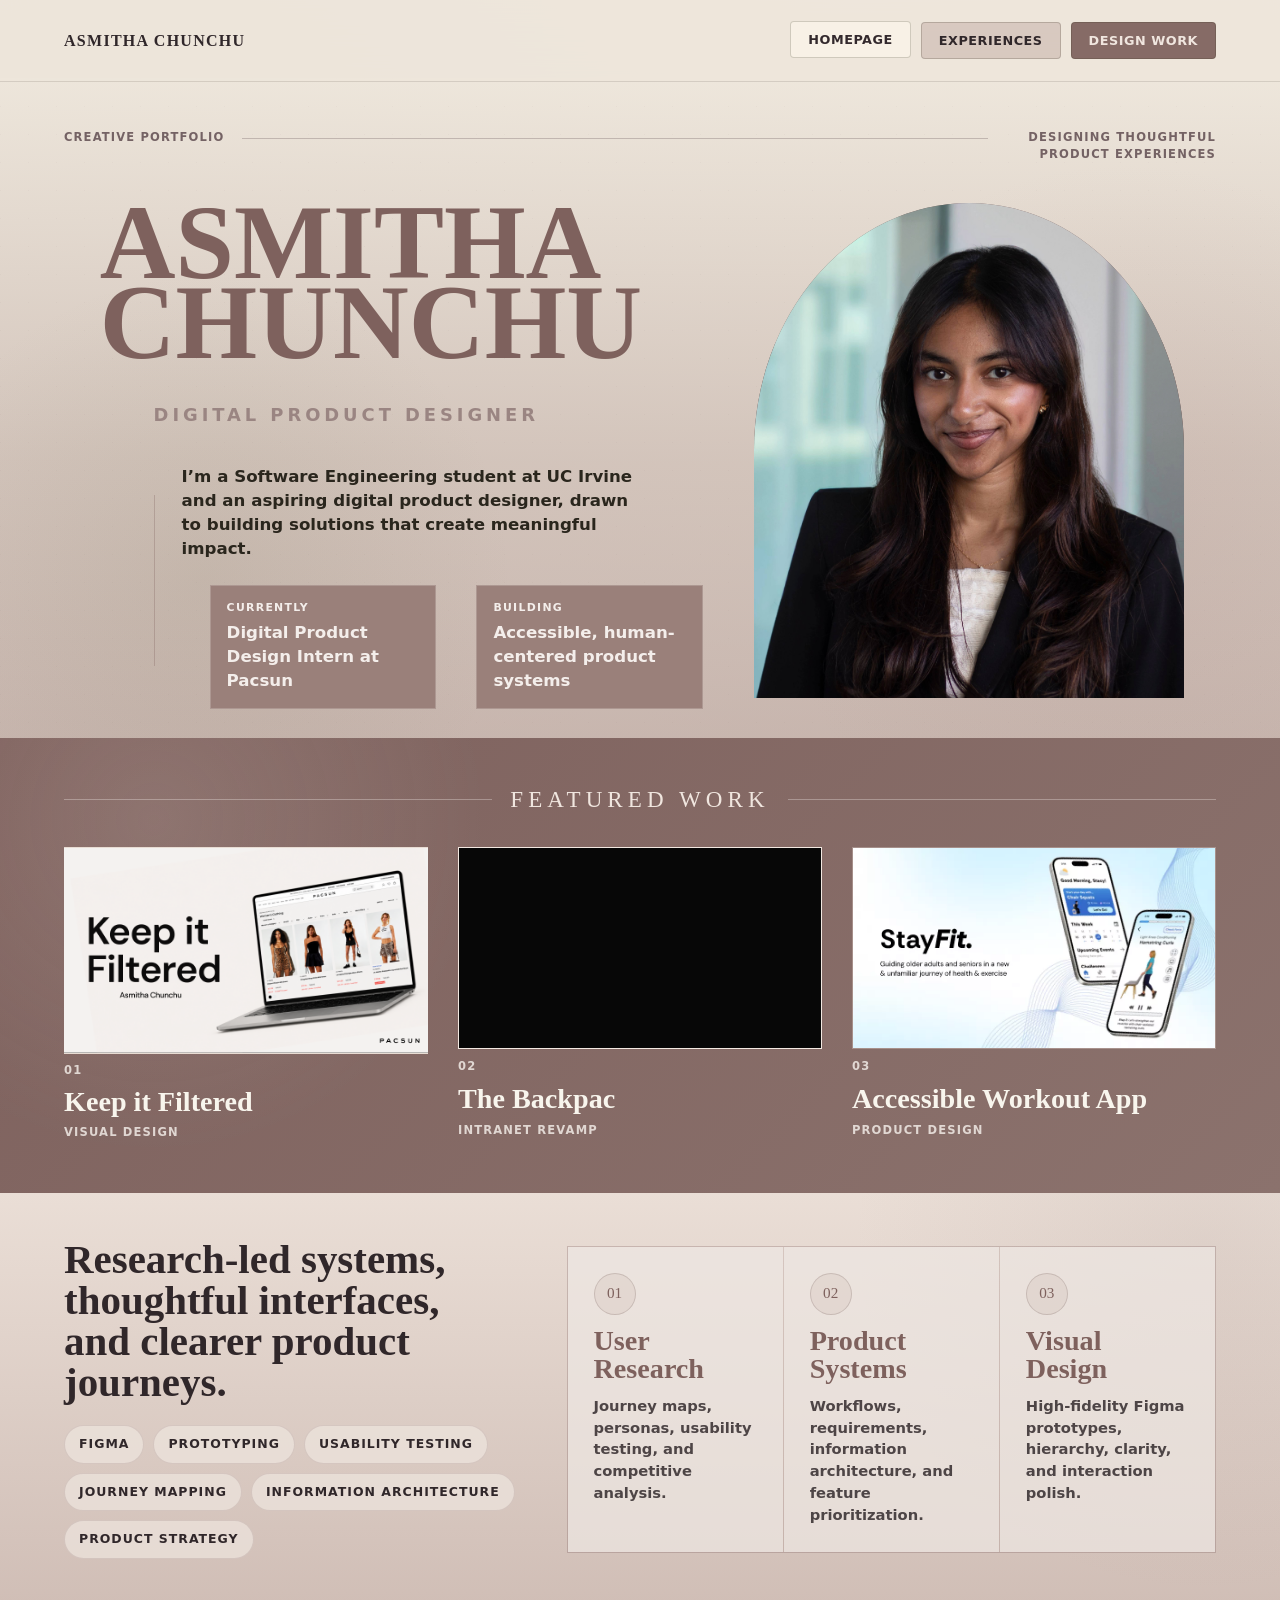
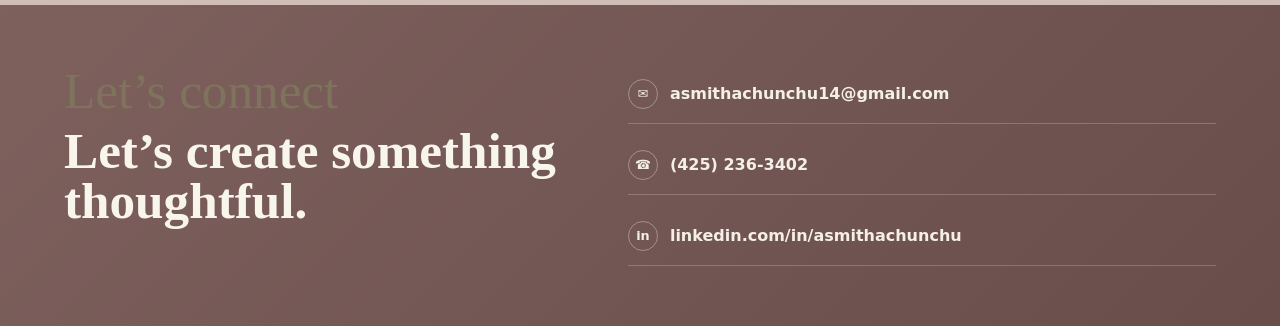
==== commit dafbffc5: "Fit Backpac card image with original title slide" ====
--- a/index.html
+++ b/index.html
@@ -64,7 +64,7 @@
         </a>
 
         <a class="royal-work-card pacsun-work-card" href="pacsun.html">
-          <img src="assets/project-screens/backpac-intranet-revamp.png" alt="The Backpac company intranet revamp cover.">
+          <img src="assets/project-screens/backpac-intranet-revamp-card.svg" alt="The Backpac company intranet revamp cover.">
           <p>02</p>
           <h2>The Backpac</h2>
           <span>Intranet Revamp</span>
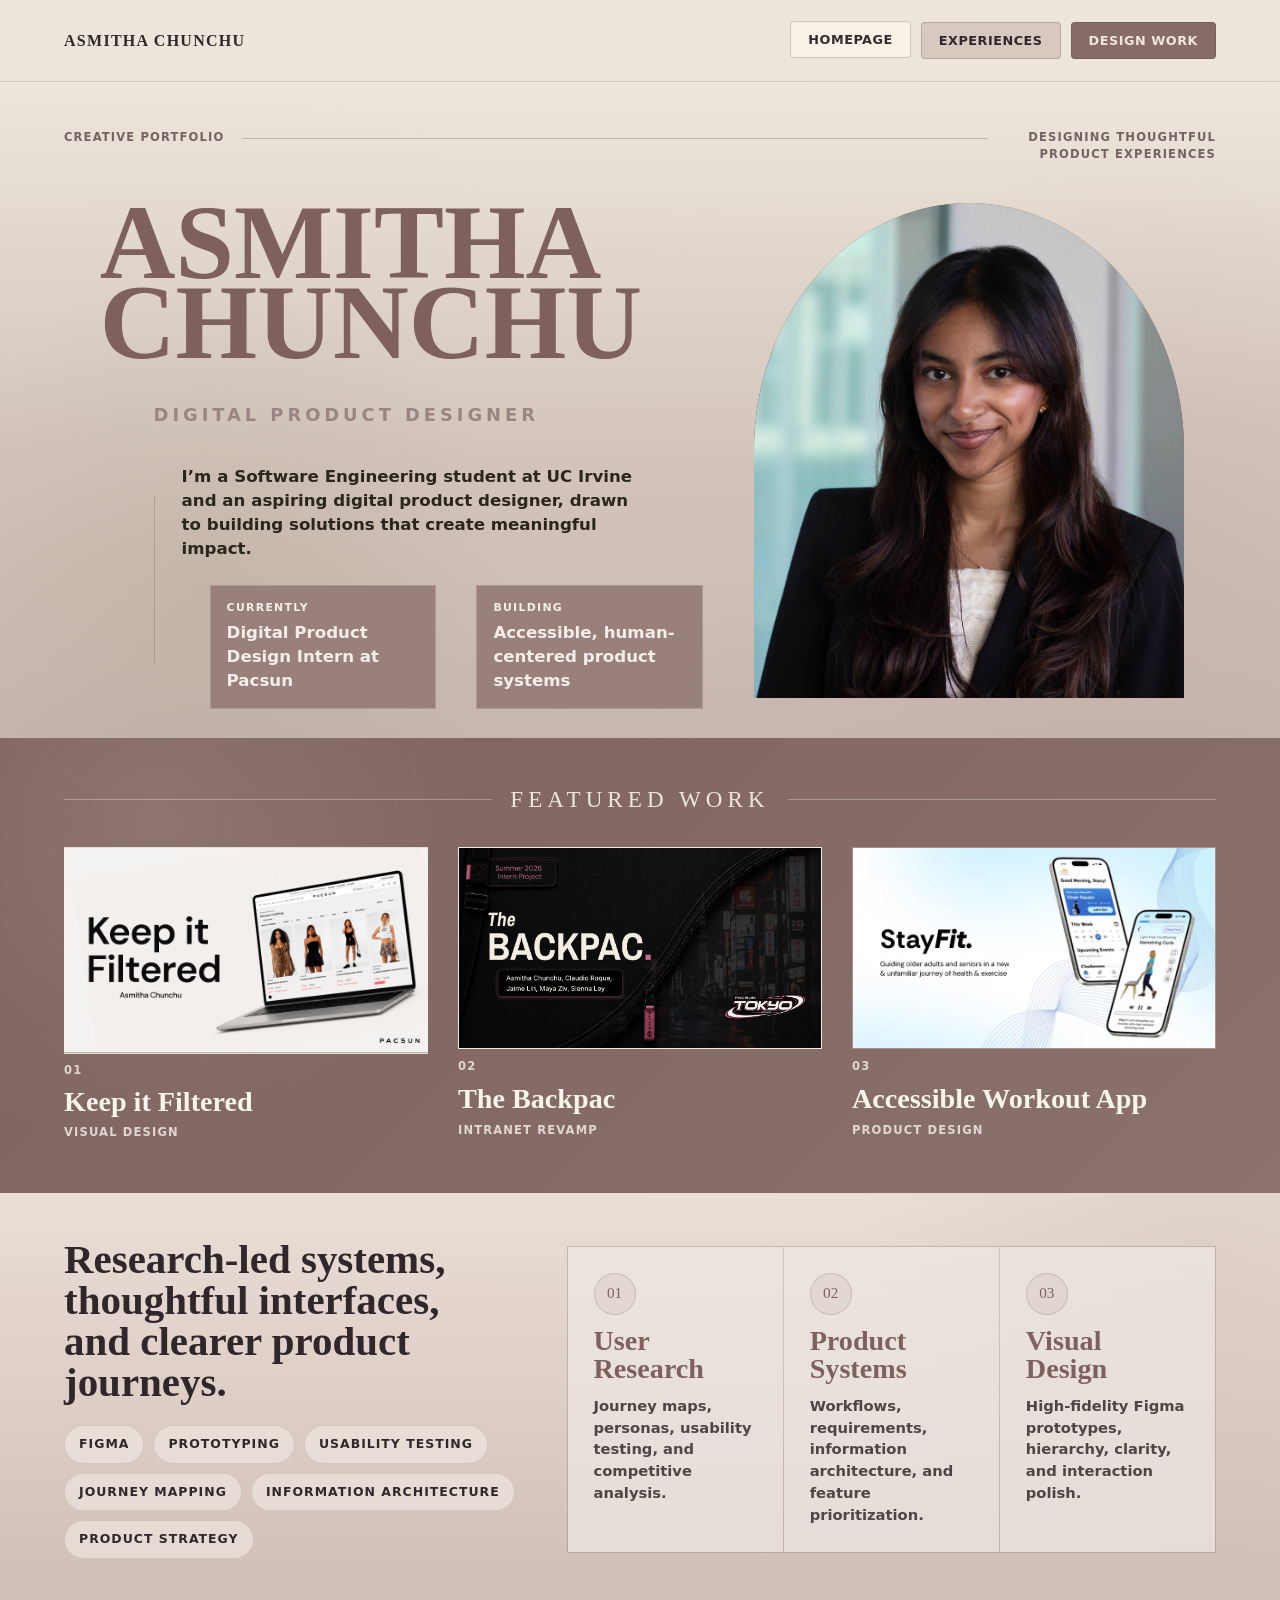
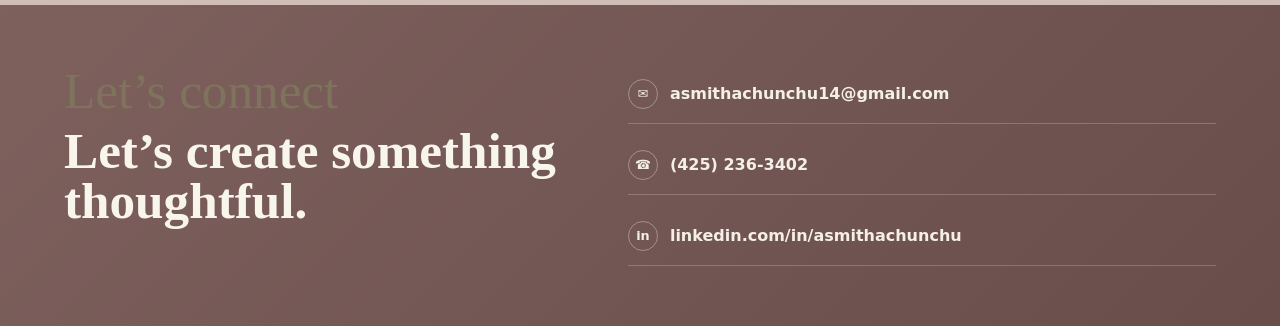
==== commit 0ccf1864: "Replace Backpac SVG card with PNG" ====
--- a/index.html
+++ b/index.html
@@ -64,7 +64,7 @@
         </a>
 
         <a class="royal-work-card pacsun-work-card" href="pacsun.html">
-          <img src="assets/project-screens/backpac-intranet-revamp-card.svg" alt="The Backpac company intranet revamp cover.">
+          <img src="assets/project-screens/backpac-intranet-revamp-card.png" alt="The Backpac company intranet revamp cover.">
           <p>02</p>
           <h2>The Backpac</h2>
           <span>Intranet Revamp</span>
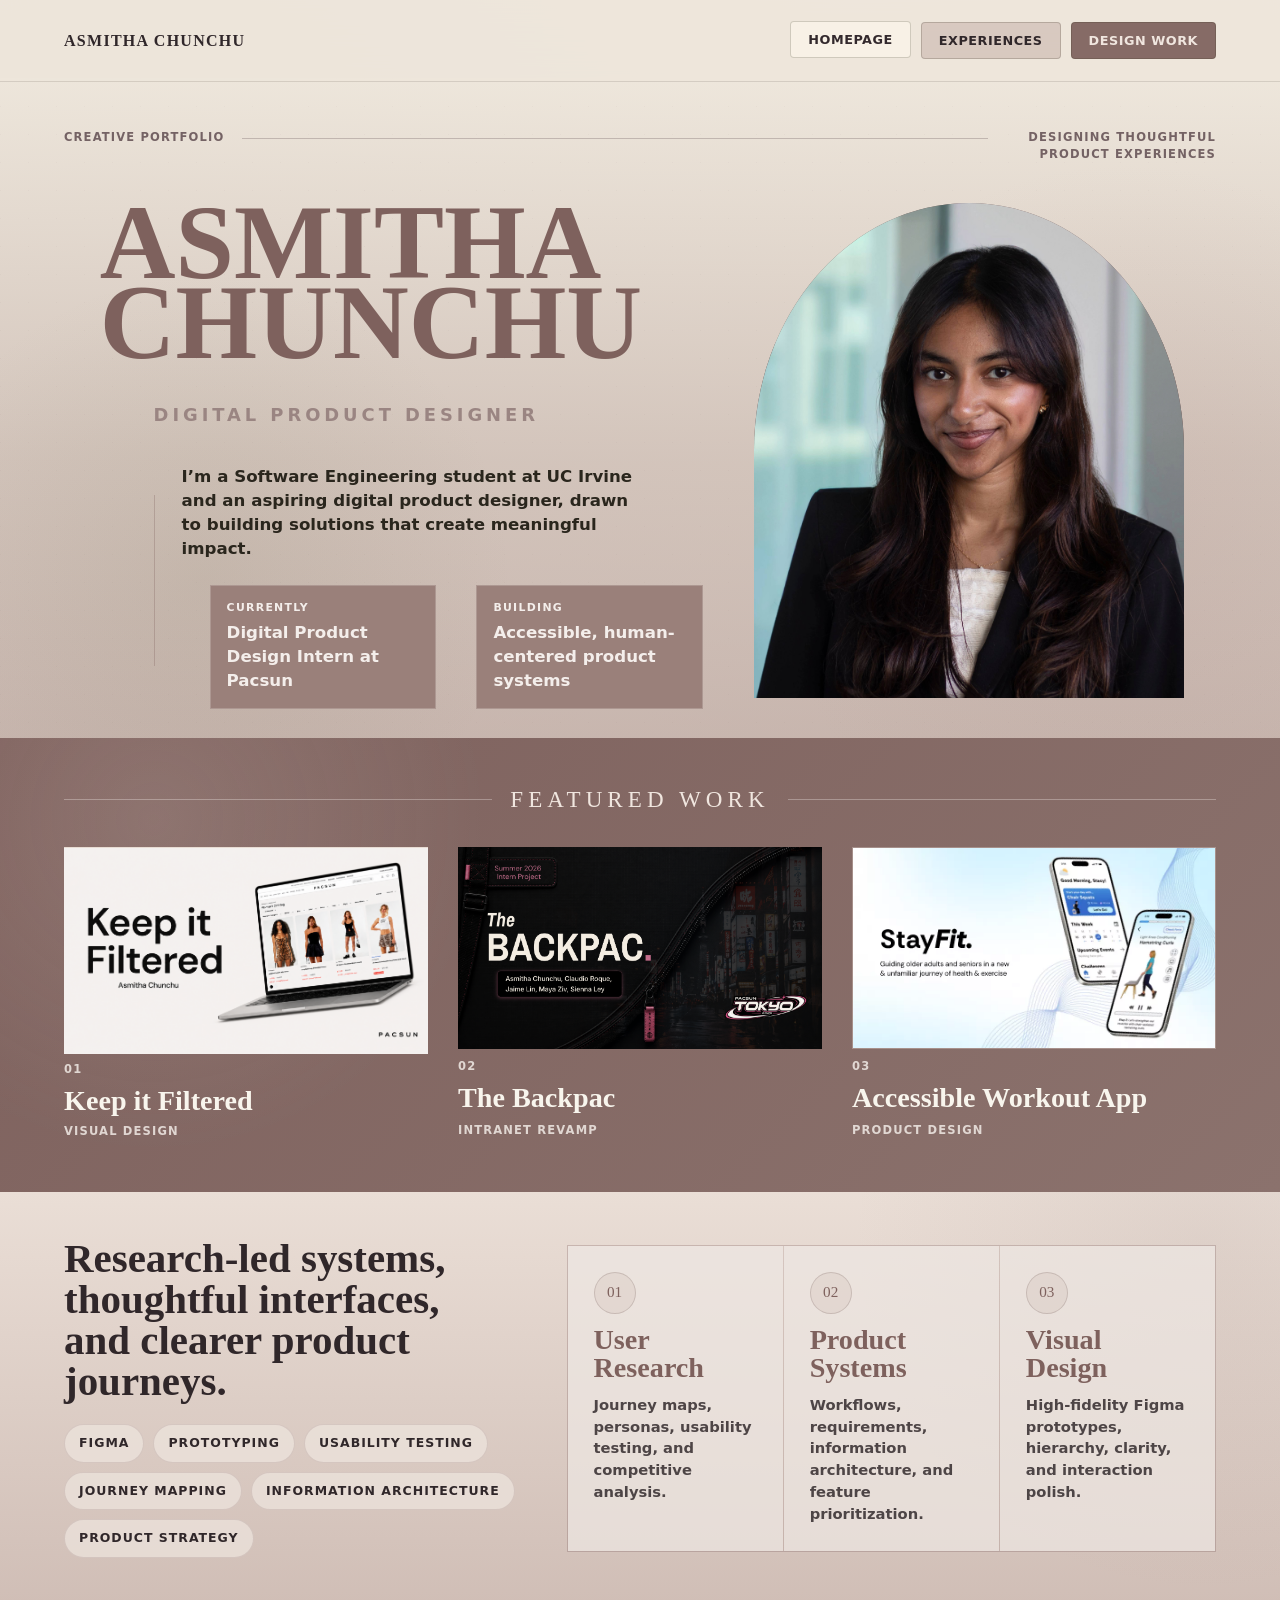
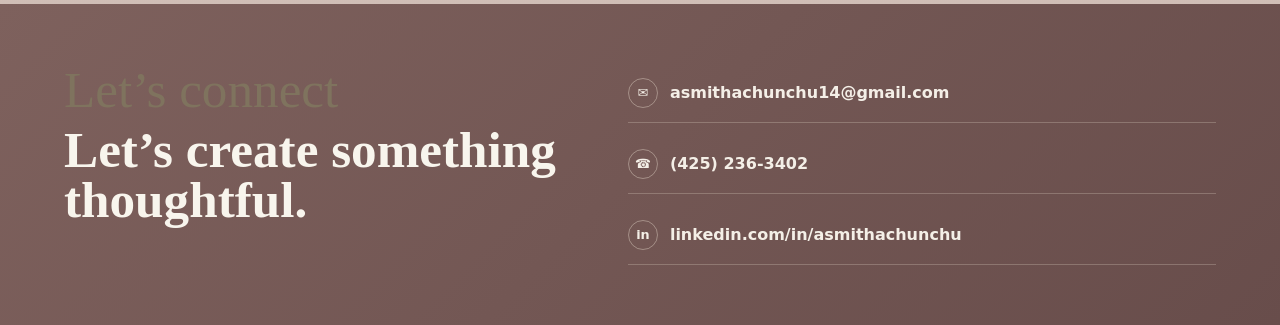
==== commit ca623de8: "Fix Keep it Filtered image fit" ====
--- a/index.html
+++ b/index.html
@@ -57,14 +57,14 @@
           class="royal-work-card pacsun-work-card"
           href="pacsun.html"
         >
-          <img src="assets/project-screens/keep-it-filtered.png" alt="Keep it Filtered Pacsun project cover.">
+          <img src="assets/project-screens/keep-it-filtered-extended.png" alt="Keep it Filtered Pacsun project cover.">
           <p>01</p>
           <h2>Keep it Filtered</h2>
           <span>Visual Design</span>
         </a>
 
         <a class="royal-work-card pacsun-work-card" href="pacsun.html">
-          <img src="assets/project-screens/backpac-intranet-revamp-card.png" alt="The Backpac company intranet revamp cover.">
+          <img src="assets/project-screens/backpac-intranet-revamp-card-v2.png" alt="The Backpac company intranet revamp cover.">
           <p>02</p>
           <h2>The Backpac</h2>
           <span>Intranet Revamp</span>
--- a/styles.css
+++ b/styles.css
@@ -1564,9 +1564,18 @@
 }
 
 .pacsun-work-card img {
-  object-fit: contain;
+  object-fit: cover;
   object-position: center;
   background: #f0e6df;
+}
+
+.pacsun-work-card img[src*="backpac-intranet-revamp"] {
+  border: 0;
+}
+
+.pacsun-work-card img[src*="keep-it-filtered"] {
+  border-bottom: 0;
+  margin-bottom: -1px;
 }
 
 .royal-work-card p,
@@ -2228,7 +2237,7 @@
 .project-card.filters-project .project-image-visual img,
 .royal-work-card img[src*="keep-it-filtered"],
 .case-study-page .case-feature > img[src*="keep-it-filtered"] {
-  object-fit: contain;
+  object-fit: cover;
   object-position: center;
   background: #e2d5cc;
 }
@@ -2252,13 +2261,13 @@
 }
 
 .project-card.filters-project .project-image-visual img {
-  width: calc(100% + 10px);
+  width: calc(100% + 14px);
   max-width: none;
-  height: 100%;
+  height: calc(100% + 2px);
   aspect-ratio: 1.7875 / 1;
   object-fit: cover;
   padding: 0;
-  transform: translateX(-5px);
+  transform: translate(-7px, -1px);
 }
 
 .project-card.filters-project .project-image-visual,
@@ -2910,7 +2919,7 @@
 
   .project-image-visual img,
   .project-card.filters-project .project-image-visual img {
-    object-fit: contain;
+    object-fit: cover;
     object-position: center;
   }
 
@@ -2920,12 +2929,12 @@
   }
 
   .project-card.filters-project .project-image-visual img {
-    width: calc(100% + 10px);
+    width: calc(100% + 14px);
     max-width: none;
-    height: 100%;
+    height: calc(100% + 2px);
     aspect-ratio: 1.7875 / 1;
     object-fit: cover;
-    transform: translateX(-5px);
+    transform: translateX(-7px);
   }
 
   .royal-hero {
@@ -3175,7 +3184,7 @@
 
   .project-image-visual img,
   .project-card.filters-project .project-image-visual img {
-    object-fit: contain;
+    object-fit: cover;
   }
 
   .project-card.filters-project .project-image-visual {
@@ -3184,12 +3193,12 @@
   }
 
   .project-card.filters-project .project-image-visual img {
-    width: calc(100% + 10px);
+    width: calc(100% + 14px);
     max-width: none;
-    height: 100%;
+    height: calc(100% + 2px);
     aspect-ratio: 1.7875 / 1;
     object-fit: cover;
-    transform: translateX(-5px);
+    transform: translateX(-7px);
   }
 
   .home-shell {
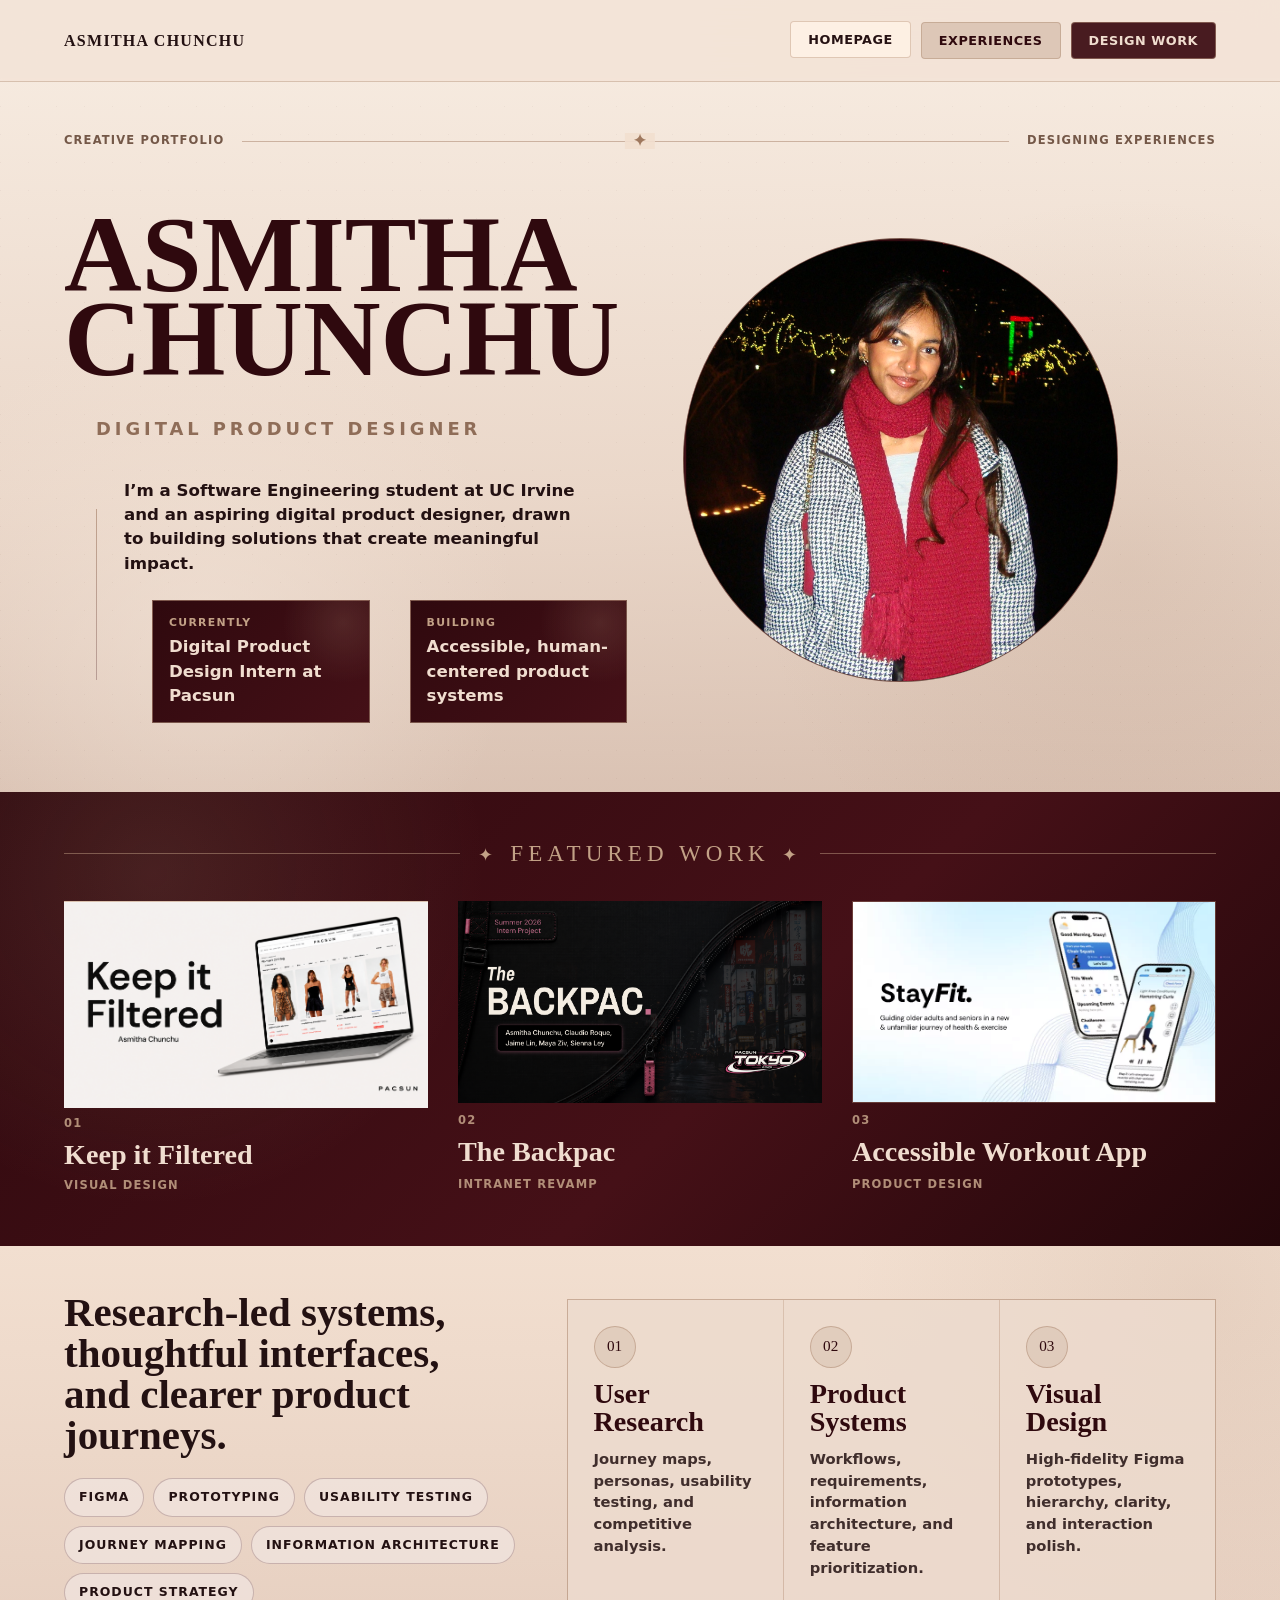
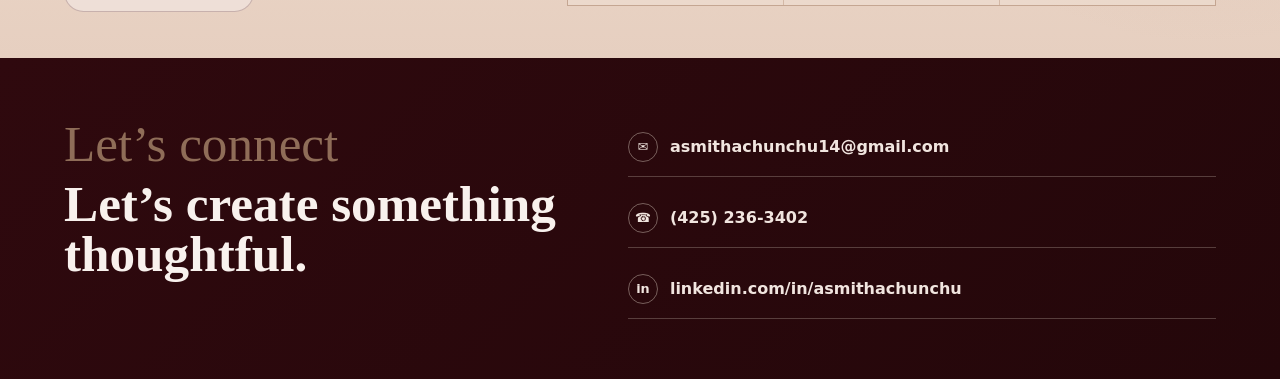
==== commit bd8524c9: "Update portfolio visuals and Pacsun work" ====
--- a/index.html
+++ b/index.html
@@ -24,7 +24,7 @@
       <section class="royal-hero">
         <div class="royal-topline" aria-hidden="true">
           <span>Creative Portfolio</span>
-          <span>Designing thoughtful product experiences</span>
+          <span>Designing Experiences</span>
         </div>
 
         <h1 id="landing-title"><span>Asmitha</span><span>Chunchu</span></h1>
@@ -42,7 +42,7 @@
         </div>
 
         <figure class="royal-portrait">
-          <img src="assets/asmitha-chunchu-headshot.jpg" alt="Headshot of Asmitha Chunchu.">
+          <img src="assets/asmitha-chunchu-portrait-red-scarf.jpg" alt="Headshot of Asmitha Chunchu.">
         </figure>
       </section>
 
--- a/styles.css
+++ b/styles.css
@@ -1,23 +1,25 @@
 :root {
-  --ink: #30272a;
-  --muted: #746264;
-  --paper: #dfd1c8;
-  --panel: #f0e6df;
-  --folder: #cab7ad;
-  --line: #9a8582;
-  --tab-one: #f0e6df;
-  --tab-two: #b99f98;
-  --tab-three: #8e7a77;
-  --cherry: #7e615d;
+  --ink: #231112;
+  --muted: #65494b;
+  --paper: #e6cfc0;
+  --panel: #f0ddcf;
+  --folder: #caaea5;
+  --line: #8f6d58;
+  --tab-one: #f0ddcf;
+  --tab-two: #8f5153;
+  --tab-three: #4a141a;
+  --cherry: #2f090e;
+  --gold: #9f785e;
+  --gold-soft: #c2a186;
   --display: Didot, "Bodoni 72 Display", "Bodoni 72", "Bodoni 72 Oldstyle", Georgia, ui-serif, serif;
-  --sage: #8a8172;
-  --blue: #a69b96;
-  --coral: #9b746e;
-  --pink: #b99f98;
-  --tape: rgba(126, 97, 93, 0.24);
-  --cream: #f0e6df;
-  --espresso: #30272a;
-  --taupe: #9a8582;
+  --sage: #75615b;
+  --blue: #a08d87;
+  --coral: #7b2b30;
+  --pink: #a36b68;
+  --tape: rgba(63, 16, 23, 0.28);
+  --cream: #f0ddcf;
+  --espresso: #231112;
+  --taupe: #8f6d58;
 }
 
 * {
@@ -32,12 +34,12 @@
   min-height: 100vh;
   margin: 0;
   background:
-    radial-gradient(circle at 16% 10%, rgba(229, 220, 214, 0.62), transparent 32%),
-    radial-gradient(circle at 84% 18%, rgba(185, 159, 152, 0.14), transparent 30%),
-    radial-gradient(circle at 86% 78%, rgba(196, 175, 169, 0.18), transparent 34%),
-    linear-gradient(90deg, rgba(58, 54, 39, 0.018) 1px, transparent 1px),
-    linear-gradient(0deg, rgba(58, 54, 39, 0.014) 1px, transparent 1px),
-    linear-gradient(135deg, #e4d7ce 0%, #d2c3ba 46%, #c4afa9 100%);
+    radial-gradient(circle at 16% 10%, rgba(243, 228, 216, 0.72), transparent 32%),
+    radial-gradient(circle at 84% 18%, rgba(159, 120, 94, 0.12), transparent 30%),
+    radial-gradient(circle at 86% 78%, rgba(63, 16, 23, 0.13), transparent 34%),
+    linear-gradient(90deg, rgba(35, 17, 18, 0.018) 1px, transparent 1px),
+    linear-gradient(0deg, rgba(35, 17, 18, 0.014) 1px, transparent 1px),
+    linear-gradient(135deg, #f2dfd0 0%, #e6cfc0 50%, #cdb2a2 100%);
   background-size: auto, auto, auto, 56px 56px, 56px 56px, auto;
   color: var(--ink);
   font-family: Inter, ui-sans-serif, system-ui, -apple-system, BlinkMacSystemFont, "Segoe UI", sans-serif;
@@ -47,13 +49,13 @@
 
 body.experiences-page {
   background:
-    radial-gradient(circle at 14% 14%, rgba(229, 220, 214, 0.56), transparent 30%),
-    radial-gradient(circle at 82% 20%, rgba(185, 159, 152, 0.14), transparent 30%),
-    radial-gradient(circle at 78% 82%, rgba(196, 175, 169, 0.18), transparent 34%),
-    linear-gradient(120deg, rgba(208, 193, 188, 0.62), rgba(224, 214, 211, 0.86) 48%, rgba(196, 175, 169, 0.4)),
-    linear-gradient(90deg, rgba(58, 54, 39, 0.018) 1px, transparent 1px),
-    linear-gradient(0deg, rgba(58, 54, 39, 0.014) 1px, transparent 1px),
-    #d7cbc2;
+    radial-gradient(circle at 14% 14%, rgba(243, 228, 216, 0.78), transparent 30%),
+    radial-gradient(circle at 82% 20%, rgba(159, 120, 94, 0.12), transparent 30%),
+    radial-gradient(circle at 78% 82%, rgba(47, 9, 14, 0.24), transparent 34%),
+    linear-gradient(120deg, rgba(246, 234, 223, 0.88), rgba(230, 207, 192, 0.92) 44%, rgba(47, 9, 14, 0.16)),
+    linear-gradient(90deg, rgba(35, 17, 18, 0.018) 1px, transparent 1px),
+    linear-gradient(0deg, rgba(35, 17, 18, 0.014) 1px, transparent 1px),
+    #e6cfc0;
   background-size: auto, auto, auto, auto, 56px 56px, 56px 56px, auto;
 }
 
@@ -85,8 +87,8 @@
   justify-content: space-between;
   gap: 24px;
   padding: 22px clamp(22px, 5vw, 72px);
-  background: rgba(238, 231, 220, 0.92);
-  border-bottom: 1px solid rgba(58, 54, 39, 0.14);
+  background: rgba(243, 228, 216, 0.92);
+  border-bottom: 1px solid rgba(159, 120, 94, 0.34);
   backdrop-filter: blur(18px);
 }
 
@@ -117,22 +119,24 @@
   display: inline-flex;
   align-items: center;
   padding: 8px 17px;
-  border: 1px solid rgba(58, 54, 39, 0.22);
+  border: 1px solid rgba(159, 120, 94, 0.36);
   border-radius: 4px;
-  background: rgba(238, 231, 220, 0.66);
+  background: rgba(243, 228, 216, 0.72);
   white-space: nowrap;
 }
 
 nav a[href="index.html"] {
-  background: rgba(238, 231, 220, 0.74);
+  background: rgba(243, 228, 216, 0.82);
 }
 
 nav a[href="experiences.html"] {
-  background: rgba(185, 159, 152, 0.42);
+  background: rgba(159, 120, 94, 0.26);
+  color: #2f090e;
 }
 
 nav a[href="gallery.html"] {
-  background: rgba(126, 97, 93, 0.92);
+  background: rgba(63, 16, 23, 0.95);
+  border-color: rgba(194, 161, 134, 0.46);
 }
 
 nav a[href="gallery.html"] {
@@ -1304,10 +1308,10 @@
   width: 100%;
   padding-top: 78px;
   background:
-    radial-gradient(circle at 12% 8%, rgba(190, 172, 164, 0.36), transparent 34%),
-    radial-gradient(circle at 86% 20%, rgba(185, 159, 152, 0.18), transparent 30%),
-    linear-gradient(180deg, #f0e6df 0%, #c9c0b3 48%, #c9c0ad 100%);
-  color: #2a261d;
+    radial-gradient(circle at 12% 8%, rgba(243, 228, 216, 0.58), transparent 34%),
+    radial-gradient(circle at 86% 20%, rgba(159, 120, 94, 0.12), transparent 30%),
+    linear-gradient(180deg, #f2dfd0 0%, #e6cfc0 52%, #cdb2a2 100%);
+  color: #231112;
   overflow: hidden;
 }
 
@@ -1321,28 +1325,38 @@
 .royal-hero {
   position: relative;
   display: grid;
-  grid-template-columns: minmax(0, 0.72fr) minmax(320px, 0.52fr);
-  grid-template-rows: auto auto auto;
-  column-gap: clamp(20px, 4vw, 70px);
-  row-gap: clamp(14px, 2.2vw, 28px);
-  min-height: clamp(560px, calc(82vh - 78px), 720px);
-  padding: clamp(30px, 4vw, 54px) clamp(24px, 5vw, 64px) 0;
+  grid-template-columns: repeat(12, minmax(0, 1fr));
+  grid-template-rows: auto auto minmax(180px, auto);
+  column-gap: clamp(14px, 2vw, 28px);
+  row-gap: clamp(8px, 1.5vw, 20px);
+  min-height: clamp(650px, calc(88vh - 78px), 820px);
+  padding: clamp(34px, 4.2vw, 58px) clamp(24px, 5vw, 64px) clamp(30px, 4vw, 52px);
   background:
-    linear-gradient(120deg, rgba(126, 97, 93, 0.04) 1px, transparent 1px),
-    radial-gradient(circle at 88% 68%, rgba(185, 159, 152, 0.24), transparent 30%),
-    radial-gradient(circle at 16% 76%, rgba(122, 120, 92, 0.12), transparent 26%),
-    linear-gradient(180deg, rgba(238, 231, 220, 0.94) 0%, rgba(210, 195, 186, 0.9) 58%, rgba(196, 175, 169, 0.72) 100%);
+    linear-gradient(120deg, rgba(63, 16, 23, 0.045) 1px, transparent 1px),
+    radial-gradient(circle at 88% 68%, rgba(159, 120, 94, 0.13), transparent 30%),
+    radial-gradient(circle at 16% 76%, rgba(243, 228, 216, 0.58), transparent 26%),
+    linear-gradient(180deg, rgba(246, 234, 223, 0.98) 0%, rgba(234, 215, 201, 0.94) 58%, rgba(215, 191, 176, 0.84) 100%);
   background-size: 28px 28px, auto, auto, auto;
   isolation: isolate;
 }
 
+.royal-hero::before {
+  display: none;
+}
+
+.royal-hero::after {
+  display: none;
+}
+
 .royal-topline {
   grid-column: 1 / -1;
+  position: relative;
+  z-index: 1;
   display: grid;
   grid-template-columns: auto 1fr auto;
   align-items: start;
   gap: 18px;
-  color: #746264;
+  color: #745848;
   font-size: 0.72rem;
   font-weight: 760;
   letter-spacing: 0.1em;
@@ -1353,8 +1367,23 @@
   order: 2;
   height: 1px;
   margin-top: 0.55rem;
-  background: rgba(116, 98, 100, 0.34);
+  background: rgba(159, 120, 94, 0.48);
   content: "";
+}
+
+.royal-topline::after {
+  position: absolute;
+  left: 50%;
+  top: 0.07rem;
+  z-index: 2;
+  padding: 0 8px;
+  background: rgba(242, 223, 208, 0.9);
+  color: #9f785e;
+  font-family: var(--display);
+  font-size: 1rem;
+  line-height: 1;
+  transform: translateX(-50%);
+  content: "✦";
 }
 
 .royal-topline span:last-child {
@@ -1364,17 +1393,18 @@
 }
 
 .royal-hero > h1 {
-  grid-column: 1 / 2;
+  grid-column: 1 / 8;
+  grid-row: 2;
   position: relative;
-  z-index: 1;
-  margin: 0 0 0 clamp(18px, 2.8vw, 46px);
-  max-width: 620px;
-  color: #7e615d;
+  z-index: 2;
+  margin: clamp(20px, 3vw, 44px) 0 0;
+  max-width: none;
+  color: #2f090e;
   font-family: var(--display);
-  font-size: clamp(4.4rem, 8.2vw, 8.7rem);
+  font-size: clamp(4.3rem, 8.4vw, 9.2rem);
   font-weight: 620;
   letter-spacing: 0;
-  line-height: 0.76;
+  line-height: 0.7;
   text-transform: uppercase;
   white-space: normal;
 }
@@ -1384,12 +1414,18 @@
   white-space: nowrap;
 }
 
+.royal-hero > h1 span + span {
+  margin-top: 0.08em;
+}
+
 .royal-intro {
   position: relative;
   z-index: 3;
-  align-self: start;
+  grid-column: 1 / 7;
+  grid-row: 3;
+  align-self: end;
   max-width: 620px;
-  margin-left: clamp(48px, 7vw, 112px);
+  margin-left: clamp(12px, 2.5vw, 42px);
   padding-top: 0;
 }
 
@@ -1399,14 +1435,14 @@
   top: 5.8rem;
   bottom: 3.8rem;
   width: 1px;
-  background: rgba(126, 97, 93, 0.3);
+  background: linear-gradient(180deg, rgba(159, 120, 94, 0.58), rgba(63, 16, 23, 0.28));
   content: "";
 }
 
 .royal-intro .title-line {
   margin: 0 0 22px;
   padding: 0 0 14px;
-  color: #9a8582;
+  color: #8f6d58;
   font-size: clamp(0.95rem, 1.4vw, 1.25rem);
   letter-spacing: 0.22em;
 }
@@ -1414,7 +1450,7 @@
 .royal-intro p:not(.title-line):not(.signature) {
   max-width: 470px;
   margin: 0 0 18px 28px;
-  color: #2a261d;
+  color: #231112;
   font-size: clamp(0.98rem, 1.3vw, 1.16rem);
   font-weight: 560;
   line-height: 1.45;
@@ -1431,9 +1467,11 @@
   min-width: 0;
   margin: 0;
   padding: 14px 16px;
-  border: 1px solid rgba(248, 243, 238, 0.2);
-  background: #9a807a;
-  color: #f4eeeb;
+  border: 1px solid rgba(194, 161, 134, 0.5);
+  background:
+    radial-gradient(circle at 88% 18%, rgba(194, 161, 134, 0.16), transparent 28%),
+    linear-gradient(135deg, #2f090e 0%, #451017 100%);
+  color: #f0ddcf;
   font-size: 0.82rem;
   font-weight: 700;
   line-height: 1.35;
@@ -1442,7 +1480,7 @@
 .royal-quick-notes span {
   display: block;
   margin-bottom: 5px;
-  color: #f4eeeb;
+  color: #c2a186;
   font-size: 0.68rem;
   font-weight: 880;
   letter-spacing: 0.12em;
@@ -1451,12 +1489,16 @@
 
 .royal-intro .royal-quick-notes p:not(.title-line):not(.signature),
 .royal-intro .royal-quick-notes p:not(.title-line):not(.signature) span {
-  color: #f4eeeb;
+  color: #f0ddcf;
+}
+
+.royal-intro .royal-quick-notes p:not(.title-line):not(.signature) span {
+  color: #c2a186;
 }
 
 .signature {
   margin: 0;
-  color: #7f735e;
+  color: #8f6d58;
   font-family: "Snell Roundhand", "Brush Script MT", cursive;
   font-size: clamp(2rem, 4vw, 3.3rem);
   font-weight: 400;
@@ -1465,27 +1507,29 @@
 
 .royal-portrait {
   position: relative;
-  z-index: 2;
-  grid-column: 2;
+  z-index: 4;
+  grid-column: 6 / 12;
   grid-row: 2 / 4;
   align-self: center;
-  justify-self: start;
-  width: min(430px, 34vw);
-  min-width: 320px;
-  margin: clamp(-44px, -3.2vw, -24px) 0 0;
+  justify-self: end;
+  width: min(450px, 34vw);
+  min-width: 315px;
+  margin: 0;
   overflow: hidden;
-  border-radius: 50% 50% 0 0;
+  border: 1px solid rgba(194, 161, 134, 0.46);
+  border-radius: 50%;
   background:
-    radial-gradient(circle at 50% 88%, rgba(241, 234, 220, 0.12), transparent 34%),
-    #7e615d;
+    radial-gradient(circle at 50% 88%, rgba(255, 246, 238, 0.12), transparent 34%),
+    #2f090e;
+  transform: translate(0, 0);
 }
 
 .royal-portrait::before {
   position: absolute;
-  inset: 12% -8% 0;
+  inset: 10% -10% 0;
   z-index: 0;
-  border-radius: 50% 50% 0 0;
-  background: rgba(126, 97, 93, 0.9);
+  border-radius: 50%;
+  background: rgba(63, 16, 23, 0.94);
   content: "";
 }
 
@@ -1505,10 +1549,12 @@
   position: relative;
   z-index: 1;
   display: block;
-  width: 100%;
-  height: clamp(430px, 55vh, 585px);
+  width: 102%;
+  aspect-ratio: 1;
+  height: auto;
   object-fit: cover;
-  object-position: 50% 6%;
+  object-position: 50% 50%;
+  transform: translate(0.5%, 0.5%);
 }
 
 .royal-featured {
@@ -1517,9 +1563,9 @@
   gap: clamp(16px, 2.5vw, 30px);
   padding: clamp(26px, 4vw, 44px) clamp(24px, 5vw, 64px) clamp(32px, 4.5vw, 52px);
   background:
-    radial-gradient(circle at 12% 18%, rgba(247, 236, 230, 0.12), transparent 28%),
-    linear-gradient(135deg, #7e615d 0%, #8b726d 100%);
-  color: #f4efe7;
+    radial-gradient(circle at 12% 18%, rgba(194, 161, 134, 0.14), transparent 28%),
+    linear-gradient(135deg, #2f090e 0%, #451017 58%, #24070a 100%);
+  color: #f0ddcf;
 }
 
 .royal-band-title {
@@ -1528,15 +1574,16 @@
   grid-template-columns: 1fr auto 1fr;
   align-items: center;
   gap: 18px;
-  color: #f0e6df;
+  color: #c2a186;
 }
 
 .royal-band-title span {
   height: 1px;
-  background: rgba(248, 243, 238, 0.32);
+  background: rgba(194, 161, 134, 0.48);
 }
 
 .royal-band-title p {
+  position: relative;
   margin: 0;
   font-family: var(--display);
   font-size: clamp(1rem, 1.8vw, 1.55rem);
@@ -1544,6 +1591,22 @@
   text-transform: uppercase;
 }
 
+.royal-band-title p::before,
+.royal-band-title p::after {
+  color: #c2a186;
+  font-family: var(--display);
+  font-size: 0.78em;
+  content: "✦";
+}
+
+.royal-band-title p::before {
+  margin-right: 12px;
+}
+
+.royal-band-title p::after {
+  margin-left: 12px;
+}
+
 .royal-work-card {
   min-width: 0;
   display: grid;
@@ -1556,7 +1619,7 @@
   aspect-ratio: 1.8 / 1;
   display: block;
   object-fit: cover;
-  border: 1px solid rgba(247, 236, 230, 0.28);
+  border: 1px solid rgba(194, 161, 134, 0.32);
 }
 
 .pacsun-work-card {
@@ -1566,7 +1629,7 @@
 .pacsun-work-card img {
   object-fit: cover;
   object-position: center;
-  background: #f0e6df;
+  background: #f0ddcf;
 }
 
 .pacsun-work-card img[src*="backpac-intranet-revamp"] {
@@ -1586,7 +1649,7 @@
 
 .royal-work-card p,
 .royal-work-card span {
-  color: rgba(248, 243, 238, 0.8);
+  color: rgba(194, 161, 134, 0.88);
   font-size: 0.72rem;
   font-weight: 760;
   letter-spacing: 0.1em;
@@ -1594,7 +1657,7 @@
 }
 
 .royal-work-card h2 {
-  color: #f8f5ed;
+  color: #f0ddcf;
   font-family: var(--display);
   font-size: clamp(1.25rem, 2.2vw, 2.05rem);
   font-weight: 560;
@@ -1608,8 +1671,8 @@
   align-items: center;
   padding: clamp(28px, 4vw, 46px) clamp(24px, 5vw, 64px);
   background:
-    radial-gradient(circle at 94% 12%, rgba(142, 122, 119, 0.1), transparent 28%),
-    linear-gradient(180deg, #eaded6 0%, #d0beb6 100%);
+    radial-gradient(circle at 94% 12%, rgba(159, 120, 94, 0.12), transparent 28%),
+    linear-gradient(180deg, #f2dfd0 0%, #e6cfc0 100%);
 }
 
 .royal-details-copy {
@@ -1618,7 +1681,7 @@
 
 .royal-kicker {
   margin: 0 0 14px;
-  color: #7f735e;
+  color: #8f6d58;
   font-size: 0.72rem;
   font-weight: 820;
   letter-spacing: 0.18em;
@@ -1628,7 +1691,7 @@
 .royal-details-copy h2 {
   max-width: 560px;
   margin: 0;
-  color: #30272a;
+  color: #231112;
   font-family: var(--display);
   font-size: clamp(1.9rem, 3.2vw, 3.45rem);
   font-weight: 580;
@@ -1640,8 +1703,8 @@
   display: grid;
   grid-template-columns: repeat(3, minmax(0, 1fr));
   gap: 1px;
-  border: 1px solid rgba(126, 97, 93, 0.16);
-  background: rgba(126, 97, 93, 0.16);
+  border: 1px solid rgba(159, 120, 94, 0.28);
+  background: rgba(159, 120, 94, 0.28);
 }
 
 .royal-strength-grid article {
@@ -1650,7 +1713,7 @@
   gap: 12px;
   min-height: 178px;
   padding: clamp(18px, 2.5vw, 26px);
-  background: rgba(248, 243, 238, 0.66);
+  background: rgba(243, 228, 216, 0.76);
 }
 
 .royal-strength-grid span {
@@ -1658,12 +1721,12 @@
   place-items: center;
   width: 42px;
   aspect-ratio: 1;
-  border: 1px solid rgba(154, 133, 130, 0.36);
+  border: 1px solid rgba(159, 120, 94, 0.42);
   border-radius: 50%;
-  color: #7e615d;
+  color: #2f090e;
   font-family: var(--display);
   font-size: 0.95rem;
-  background: rgba(185, 159, 152, 0.16);
+  background: rgba(159, 120, 94, 0.14);
 }
 
 .royal-strength-grid h3,
@@ -1672,7 +1735,7 @@
 }
 
 .royal-strength-grid h3 {
-  color: #7e615d;
+  color: #2f090e;
   font-family: var(--display);
   font-size: clamp(1.35rem, 2.2vw, 2rem);
   font-weight: 620;
@@ -1680,7 +1743,7 @@
 }
 
 .royal-strength-grid p {
-  color: rgba(48, 39, 42, 0.84);
+  color: rgba(35, 17, 18, 0.86);
   font-size: 0.92rem;
   font-weight: 620;
   line-height: 1.48;
@@ -1692,10 +1755,10 @@
   gap: clamp(22px, 4vw, 54px);
   align-items: center;
   padding: 20px clamp(24px, 5vw, 64px);
-  border-top: 1px solid rgba(126, 97, 93, 0.18);
-  border-bottom: 1px solid rgba(126, 97, 93, 0.18);
-  background: #dfd1c8;
-  color: #7e615d;
+  border-top: 1px solid rgba(159, 120, 94, 0.32);
+  border-bottom: 1px solid rgba(159, 120, 94, 0.32);
+  background: #e6cfc0;
+  color: #2f090e;
 }
 
 .royal-toolkit-title {
@@ -1707,7 +1770,7 @@
 
 .royal-toolkit-title span {
   height: 1px;
-  background: rgba(126, 97, 93, 0.26);
+  background: rgba(159, 120, 94, 0.42);
 }
 
 .royal-toolkit-title p {
@@ -1729,10 +1792,10 @@
 .royal-skill-list p {
   margin: 0;
   padding: 9px 14px;
-  border: 1px solid rgba(126, 97, 93, 0.18);
+  border: 1px solid rgba(63, 16, 23, 0.22);
   border-radius: 999px;
-  background: rgba(238, 229, 223, 0.7);
-  color: #30272a;
+  background: rgba(241, 229, 223, 0.74);
+  color: #231112;
   font-size: 0.78rem;
   font-weight: 780;
   letter-spacing: 0.08em;
@@ -1744,14 +1807,14 @@
   grid-template-columns: minmax(260px, 0.85fr) minmax(320px, 1fr);
   gap: clamp(28px, 5vw, 74px);
   padding: clamp(34px, 5vw, 60px) clamp(24px, 5vw, 64px);
-  background: linear-gradient(135deg, #7e615d 0%, #684d4b 100%);
-  color: #f4efe7;
+  background: linear-gradient(135deg, #2f090e 0%, #24070a 100%);
+  color: #f1e5df;
 }
 
 .royal-contact h2 {
   margin: 10px 0 0;
   max-width: 520px;
-  color: #f8f5ed;
+  color: #f8f1ed;
   font-family: var(--display);
   font-size: clamp(2rem, 4vw, 3.7rem);
   font-weight: 560;
@@ -1760,7 +1823,7 @@
 
 .royal-contact .contact-list a,
 .royal-contact .contact-list span {
-  color: #f4efe7;
+  color: #f1e5df;
 }
 
 .page-shell {
@@ -1897,9 +1960,11 @@
   margin-top: clamp(42px, 7vw, 82px);
   padding: clamp(34px, 5vw, 58px) clamp(18px, 4vw, 44px);
   border-radius: 70px 0 70px 0;
+  border: 1px solid rgba(159, 120, 94, 0.28);
   background:
-    radial-gradient(circle at 88% 12%, rgba(200, 164, 173, 0.22), transparent 32%),
-    linear-gradient(135deg, rgba(248, 243, 238, 0.56), rgba(172, 181, 163, 0.28));
+    radial-gradient(circle at 88% 12%, rgba(159, 120, 94, 0.14), transparent 32%),
+    linear-gradient(135deg, rgba(242, 223, 208, 0.9), rgba(230, 207, 192, 0.88));
+  box-shadow: 18px 24px 44px rgba(47, 9, 14, 0.12);
   overflow: hidden;
 }
 
@@ -1907,7 +1972,7 @@
   position: absolute;
   right: clamp(-34px, -3vw, -18px);
   top: clamp(4px, 2vw, 26px);
-  color: rgba(154, 109, 101, 0.08);
+  color: rgba(47, 9, 14, 0.06);
   content: "works";
   font-family: var(--display);
   font-size: clamp(6rem, 13vw, 13rem);
@@ -1923,12 +1988,12 @@
   gap: 18px;
   align-items: center;
   margin-bottom: clamp(10px, 2vw, 22px);
-  color: #8a685e;
+  color: #8f6d58;
 }
 
 .works-section-heading span {
   height: 1px;
-  background: rgba(154, 109, 101, 0.18);
+  background: rgba(159, 120, 94, 0.38);
 }
 
 .works-section-heading p {
@@ -1947,7 +2012,7 @@
   grid-template-columns: minmax(240px, 0.72fr) minmax(320px, 1fr);
   gap: clamp(28px, 6vw, 86px);
   padding: clamp(28px, 4.5vw, 48px) 0;
-  border-bottom: 1px solid rgba(154, 109, 101, 0.16);
+  border-bottom: 1px solid rgba(159, 120, 94, 0.24);
 }
 
 .works-experience .experience-item {
@@ -1959,7 +2024,7 @@
 }
 
 .work-linked:hover {
-  background: rgba(248, 243, 238, 0.26);
+  background: rgba(47, 9, 14, 0.05);
   transform: translateX(4px);
 }
 
@@ -1969,7 +2034,7 @@
   gap: 12px;
   font-family: var(--display);
   font-weight: 700;
-  color: var(--cherry);
+  color: #2f090e;
 }
 
 .company-logo {
@@ -1978,9 +2043,9 @@
   display: inline-grid;
   place-items: center;
   flex: 0 0 auto;
-  border: 1px solid rgba(63, 74, 52, 0.24);
+  border: 1px solid rgba(194, 161, 134, 0.34);
   border-radius: 6px;
-  background: rgba(243, 234, 218, 0.86);
+  background: rgba(240, 221, 207, 0.9);
   color: var(--cherry);
   font-family: Inter, ui-sans-serif, system-ui, -apple-system, BlinkMacSystemFont, "Segoe UI", sans-serif;
   font-size: 0.72rem;
@@ -2004,39 +2069,39 @@
 }
 
 .logo-pacsun {
-  background: #f3eadb;
+  background: #f1e5df;
 }
 
 .logo-design-uci {
-  background: #f3eadb;
+  background: #f1e5df;
 }
 
 .logo-knowt {
-  background: #f3eadb;
+  background: #f1e5df;
 }
 
 .logo-loreal {
-  background: #f3eadb;
+  background: #f1e5df;
 }
 
 .logo-echocam {
   background: #6f777d;
-  color: #f3eadb;
+  color: #f1e5df;
 }
 
 .logo-dsp {
-  background: #f3eadb;
+  background: #f1e5df;
 }
 
 .role {
   margin: 8px 0 0;
-  color: var(--muted);
+  color: #745848;
   font-weight: 780;
 }
 
 .experience-item > p {
   margin: 0;
-  color: #2d1c18;
+  color: #231112;
   font-size: clamp(1rem, 1.4vw, 1.18rem);
   font-weight: 610;
 }
@@ -2046,9 +2111,9 @@
   width: fit-content;
   margin-top: 14px;
   padding: 8px 12px;
-  border: 1px solid rgba(122, 76, 66, 0.28);
+  border: 1px solid rgba(194, 161, 134, 0.44);
   border-radius: 999px;
-  color: var(--cherry);
+  color: #2f090e;
   font-size: 0.74rem;
   font-weight: 820;
   letter-spacing: 0.08em;
@@ -2069,10 +2134,10 @@
 body.design-work-page,
 body.case-study-page {
   background:
-    radial-gradient(circle at 18% 12%, rgba(229, 220, 214, 0.58), transparent 32%),
-    radial-gradient(circle at 78% 20%, rgba(185, 159, 152, 0.14), transparent 30%),
-    radial-gradient(circle at 82% 86%, rgba(196, 175, 169, 0.18), transparent 34%),
-    linear-gradient(135deg, #e4d7ce 0%, #d2c3ba 54%, #c4afa9 100%);
+    radial-gradient(circle at 18% 12%, rgba(243, 228, 216, 0.76), transparent 32%),
+    radial-gradient(circle at 78% 20%, rgba(159, 120, 94, 0.12), transparent 30%),
+    radial-gradient(circle at 82% 86%, rgba(47, 9, 14, 0.24), transparent 34%),
+    linear-gradient(135deg, #f2dfd0 0%, #e6cfc0 54%, #9f7a70 100%);
 }
 
 .project-index {
@@ -2088,9 +2153,9 @@
   display: grid;
   grid-template-rows: minmax(320px, 1fr) auto;
   overflow: hidden;
-  border: 1px solid rgba(126, 97, 93, 0.18);
+  border: 1px solid rgba(159, 120, 94, 0.32);
   border-radius: 42px 0 42px 0;
-  background: rgba(214, 197, 202, 0.72);
+  background: rgba(63, 16, 23, 0.34);
   box-shadow: 10px 14px 30px rgba(47, 32, 27, 0.1);
   backdrop-filter: blur(3px);
   transition: transform 180ms ease, box-shadow 180ms ease;
@@ -2103,21 +2168,27 @@
 
 .project-card-copy {
   padding: clamp(22px, 3vw, 32px);
-  border-top: 1px solid rgba(126, 97, 93, 0.16);
-  background: #e2d5cc;
+  border-top: 1px solid rgba(159, 120, 94, 0.28);
+  background:
+    radial-gradient(circle at 92% 18%, rgba(194, 161, 134, 0.12), transparent 30%),
+    linear-gradient(135deg, #2f090e 0%, #451017 100%);
 }
 
 .project-card-copy h2 {
   font-family: var(--display);
   font-size: clamp(2rem, 3.4vw, 3.45rem);
   font-weight: 640;
-  color: var(--cherry);
+  color: #f0ddcf;
+}
+
+.project-card-copy .date {
+  color: #c2a186;
 }
 
 .project-card-copy p:not(.date) {
   max-width: 520px;
   margin: 14px 0 0;
-  color: #30272a;
+  color: #f0ddcf;
   font-weight: 620;
 }
 
@@ -2129,9 +2200,9 @@
   width: fit-content;
   margin-top: 22px;
   padding: 9px 14px;
-  border: 1px solid rgba(126, 97, 93, 0.3);
+  border: 1px solid rgba(159, 120, 94, 0.44);
   border-radius: 999px;
-  color: var(--cherry);
+  color: #c2a186;
   font-size: 0.78rem;
   font-weight: 780;
   letter-spacing: 0.08em;
@@ -2150,10 +2221,21 @@
   flex-wrap: wrap;
   gap: 10px;
   margin-top: 22px;
+  margin-bottom: clamp(34px, 5vw, 62px);
 }
 
 .case-link-grid .case-link {
   margin-top: 0;
+}
+
+.case-study-page .case-link {
+  background: rgba(240, 221, 207, 0.82);
+  color: #2f090e;
+}
+
+.case-study-page .case-link:hover {
+  background: #2f090e;
+  color: #f0ddcf;
 }
 
 .project-card:nth-child(1) {
@@ -2168,7 +2250,7 @@
   display: grid;
   align-content: center;
   border-top: 0;
-  border-left: 1px solid rgba(126, 97, 93, 0.16);
+  border-left: 1px solid rgba(159, 120, 94, 0.28);
 }
 
 .project-card.filters-project {
@@ -2181,7 +2263,7 @@
 
 .project-card.filters-project .project-card-copy {
   align-content: start;
-  border-top: 1px solid rgba(126, 97, 93, 0.16);
+  border-top: 1px solid rgba(159, 120, 94, 0.28);
   border-left: 0;
 }
 
@@ -2196,7 +2278,7 @@
   position: relative;
   min-height: 340px;
   overflow: hidden;
-  background: #30272a;
+  background: #231112;
 }
 
 .project-image-visual::after {
@@ -2204,7 +2286,7 @@
   inset: 0;
   background:
     linear-gradient(0deg, rgba(48, 39, 42, 0.14), transparent 45%),
-    radial-gradient(circle at 20% 18%, rgba(226, 213, 204, 0.16), transparent 28%);
+    radial-gradient(circle at 20% 18%, rgba(241, 229, 223, 0.14), transparent 28%);
   pointer-events: none;
   content: "";
 }
@@ -2239,7 +2321,7 @@
 .case-study-page .case-feature > img[src*="keep-it-filtered"] {
   object-fit: cover;
   object-position: center;
-  background: #e2d5cc;
+  background: #e6cfc0;
 }
 
 .royal-work-card img[src*="keep-it-filtered"] {
@@ -2258,22 +2340,23 @@
   aspect-ratio: 1.7875 / 1;
   min-height: auto;
   max-height: none;
+  margin-bottom: -18px;
 }
 
 .project-card.filters-project .project-image-visual img {
   width: calc(100% + 14px);
   max-width: none;
-  height: calc(100% + 2px);
+  height: calc(100% + 20px);
   aspect-ratio: 1.7875 / 1;
   object-fit: cover;
   padding: 0;
-  transform: translate(-7px, -1px);
+  transform: translate(-7px, -10px);
 }
 
 .project-card.filters-project .project-image-visual,
 .pacsun-case-feature {
   overflow: hidden;
-  background: #e2d5cc;
+  background: #e6cfc0;
 }
 
 .project-card.dsp-project .project-image-visual img,
@@ -2308,7 +2391,7 @@
   width: 38%;
   height: 70%;
   border-radius: 28px;
-  background: #f4efe7;
+  background: #f1e5df;
 }
 
 .app-system-visual span:nth-child(2) {
@@ -2361,7 +2444,7 @@
   width: 20%;
   aspect-ratio: 1;
   border-radius: 50%;
-  background: #f4efe7;
+  background: #f1e5df;
 }
 
 .echocam-visual span:nth-child(3) {
@@ -2457,7 +2540,7 @@
 
 .case-hero p:not(.eyebrow),
 .case-section p {
-  color: #2d1c18;
+  color: #231112;
   font-size: clamp(1rem, 1.5vw, 1.2rem);
   font-weight: 610;
 }
@@ -2465,8 +2548,8 @@
 .case-meta {
   display: grid;
   gap: 1px;
-  border: 1px solid rgba(248, 243, 238, 0.2);
-  background: rgba(83, 56, 64, 0.38);
+  border: 1px solid rgba(194, 161, 134, 0.42);
+  background: rgba(194, 161, 134, 0.34);
 }
 
 .case-meta p {
@@ -2474,18 +2557,20 @@
   display: grid;
   gap: 5px;
   padding: 16px;
-  background: #9a807a;
-  color: #f4eeeb;
+  background:
+    radial-gradient(circle at 92% 18%, rgba(194, 161, 134, 0.12), transparent 30%),
+    linear-gradient(135deg, #2f090e 0%, #451017 100%);
+  color: #f0ddcf;
   font-weight: 700;
 }
 
 .case-hero .case-meta p:not(.eyebrow),
 .case-hero .case-meta strong {
-  color: #f4eeeb;
+  color: #f0ddcf;
 }
 
 .case-meta strong {
-  color: #f4eeeb;
+  color: #c2a186;
   font-size: 0.72rem;
   font-weight: 900;
   letter-spacing: 0.1em;
@@ -2494,10 +2579,10 @@
 
 .case-feature {
   margin-bottom: clamp(34px, 5vw, 58px);
-  border: 1px solid rgba(126, 97, 93, 0.18);
+  border: 1px solid rgba(159, 120, 94, 0.32);
   border-radius: 8px;
   overflow: hidden;
-  background: #30272a;
+  background: #231112;
 }
 
 .case-feature .project-visual,
@@ -2508,7 +2593,7 @@
 .case-section {
   max-width: 860px;
   padding: clamp(32px, 5vw, 58px) 0;
-  border-top: 1px solid rgba(47, 35, 33, 0.2);
+  border-top: 1px solid rgba(159, 120, 94, 0.34);
 }
 
 .case-section h2,
@@ -2527,28 +2612,30 @@
   grid-template-columns: repeat(3, minmax(0, 1fr));
   gap: 1px;
   margin: clamp(20px, 4vw, 42px) 0;
-  border: 1px solid rgba(248, 243, 238, 0.2);
-  background: rgba(83, 56, 64, 0.38);
+  border: 1px solid rgba(194, 161, 134, 0.42);
+  background: rgba(194, 161, 134, 0.34);
 }
 
 .process-grid article {
   padding: clamp(20px, 3vw, 30px);
-  background: #9a807a;
+  background:
+    radial-gradient(circle at 92% 18%, rgba(194, 161, 134, 0.12), transparent 30%),
+    linear-gradient(135deg, #2f090e 0%, #451017 100%);
 }
 
 .process-grid h3 {
   margin: 0;
-  color: #f4eeeb;
+  color: #f0ddcf;
   font-size: clamp(1.55rem, 2.4vw, 2.2rem);
 }
 
 .process-grid .date {
-  color: #f4eeeb;
+  color: #c2a186;
   font-weight: 900;
 }
 
 .process-grid p:not(.date) {
-  color: #f4eeeb;
+  color: #f0ddcf;
   font-weight: 680;
 }
 
@@ -2557,7 +2644,12 @@
 .process-grid article,
 .process-grid article h3,
 .process-grid article p {
-  color: #f4eeeb;
+  color: #f0ddcf;
+}
+
+.case-meta p strong,
+.process-grid article .date {
+  color: #c2a186;
 }
 
 .gallery-card {
@@ -2610,7 +2702,7 @@
 .abstract-visual {
   position: relative;
   min-height: 280px;
-  background: linear-gradient(135deg, #f4efe7, #9a807a);
+  background: linear-gradient(135deg, #f1e5df, #6a2b31);
 }
 
 .abstract-visual span {
@@ -2740,7 +2832,7 @@
   width: 54%;
   height: 62%;
   border-radius: 2px;
-  background: #f3eadb;
+  background: #f1e5df;
   transform: rotate(2deg);
 }
 
@@ -2909,7 +3001,7 @@
   }
 
   .project-card:nth-child(1) .project-card-copy {
-    border-top: 1px solid rgba(126, 97, 93, 0.16);
+    border-top: 1px solid rgba(63, 16, 23, 0.2);
     border-left: 0;
   }
 
@@ -2923,18 +3015,55 @@
     object-position: center;
   }
 
+  .royal-hero {
+    grid-template-rows: auto auto auto auto;
+    min-height: auto;
+  }
+
+  .royal-hero > h1,
+  .royal-intro,
+  .royal-portrait {
+    grid-column: 1;
+    grid-row: auto;
+  }
+
+  .royal-hero > h1 {
+    margin-top: 18px;
+    font-size: clamp(3.5rem, 13vw, 6.4rem);
+  }
+
+  .royal-intro {
+    max-width: none;
+    margin-left: 0;
+  }
+
+  .royal-portrait {
+    justify-self: center;
+    width: min(385px, 86vw);
+    min-width: 0;
+    transform: none;
+  }
+
+  .royal-portrait img {
+    aspect-ratio: 1;
+    height: auto;
+    width: 102%;
+    transform: translate(0.5%, 0.5%);
+  }
+
   .project-card.filters-project .project-image-visual {
     aspect-ratio: 1.7875 / 1;
     min-height: auto;
+    margin-bottom: -18px;
   }
 
   .project-card.filters-project .project-image-visual img {
     width: calc(100% + 14px);
     max-width: none;
-    height: calc(100% + 2px);
+    height: calc(100% + 20px);
     aspect-ratio: 1.7875 / 1;
     object-fit: cover;
-    transform: translateX(-7px);
+    transform: translate(-7px, -10px);
   }
 
   .royal-hero {
@@ -3190,15 +3319,16 @@
   .project-card.filters-project .project-image-visual {
     aspect-ratio: 1.7875 / 1;
     min-height: auto;
+    margin-bottom: -18px;
   }
 
   .project-card.filters-project .project-image-visual img {
     width: calc(100% + 14px);
     max-width: none;
-    height: calc(100% + 2px);
+    height: calc(100% + 20px);
     aspect-ratio: 1.7875 / 1;
     object-fit: cover;
-    transform: translateX(-7px);
+    transform: translate(-7px, -10px);
   }
 
   .home-shell {
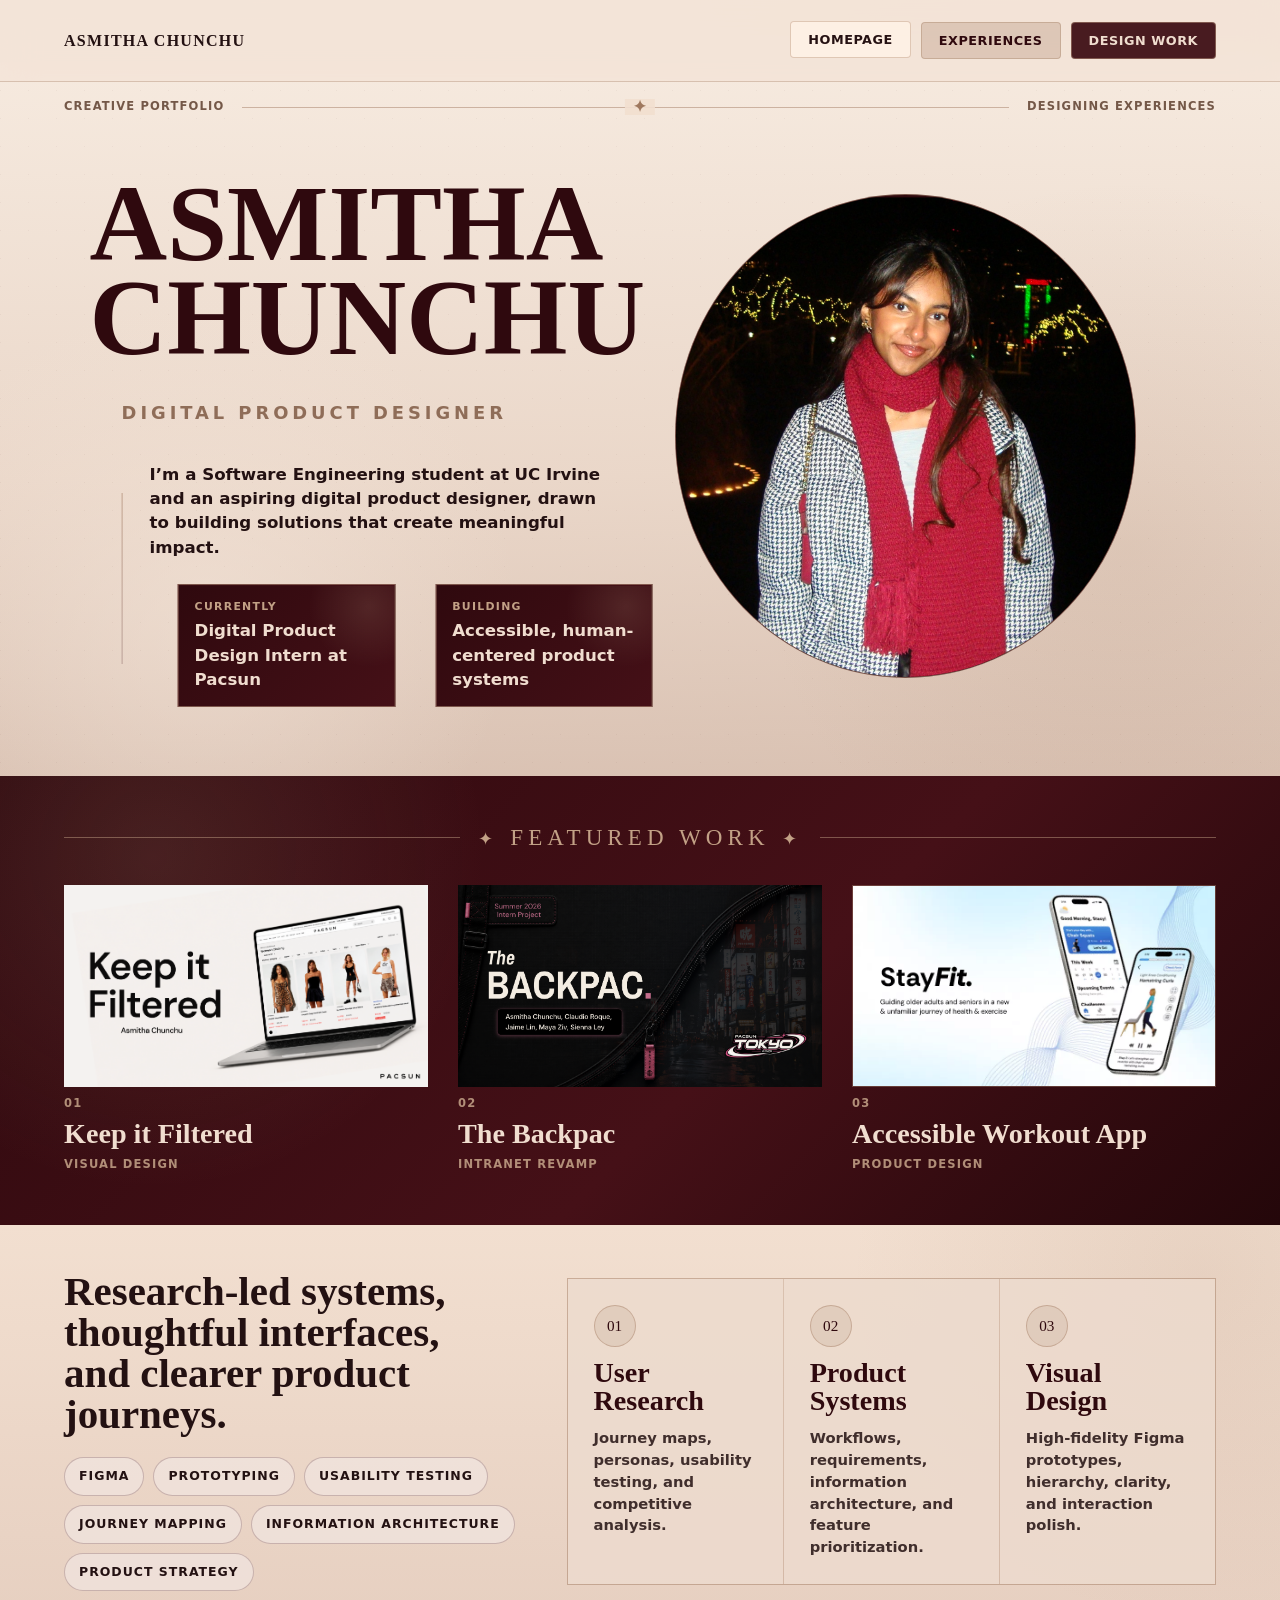
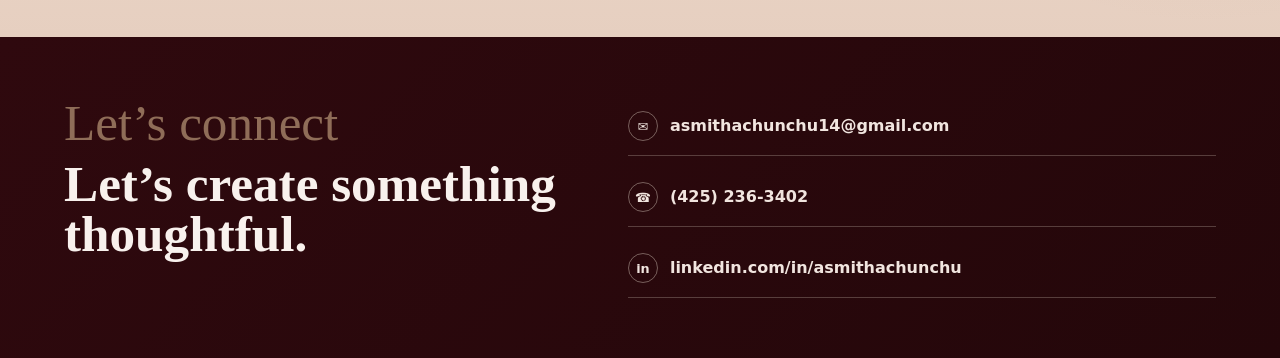
==== commit 91f9fe59: "Refine responsive portfolio layout" ====
--- a/index.html
+++ b/index.html
@@ -57,7 +57,7 @@
           class="royal-work-card pacsun-work-card"
           href="pacsun.html"
         >
-          <img src="assets/project-screens/keep-it-filtered-extended.png" alt="Keep it Filtered Pacsun project cover.">
+          <img src="assets/project-screens/keep-it-filtered-clean.png" alt="Keep it Filtered Pacsun project cover.">
           <p>01</p>
           <h2>Keep it Filtered</h2>
           <span>Visual Design</span>
--- a/styles.css
+++ b/styles.css
@@ -1306,7 +1306,7 @@
 
 .royal-home {
   width: 100%;
-  padding-top: 78px;
+  padding-top: 62px;
   background:
     radial-gradient(circle at 12% 8%, rgba(243, 228, 216, 0.58), transparent 34%),
     radial-gradient(circle at 86% 20%, rgba(159, 120, 94, 0.12), transparent 30%),
@@ -1330,7 +1330,7 @@
   column-gap: clamp(14px, 2vw, 28px);
   row-gap: clamp(8px, 1.5vw, 20px);
   min-height: clamp(650px, calc(88vh - 78px), 820px);
-  padding: clamp(34px, 4.2vw, 58px) clamp(24px, 5vw, 64px) clamp(30px, 4vw, 52px);
+  padding: clamp(18px, 2.8vw, 38px) clamp(24px, 5vw, 64px) clamp(30px, 4vw, 52px);
   background:
     linear-gradient(120deg, rgba(63, 16, 23, 0.045) 1px, transparent 1px),
     radial-gradient(circle at 88% 68%, rgba(159, 120, 94, 0.13), transparent 30%),
@@ -1406,6 +1406,7 @@
   letter-spacing: 0;
   line-height: 0.7;
   text-transform: uppercase;
+  transform: translateX(clamp(18px, 2vw, 32px));
   white-space: normal;
 }
 
@@ -1415,7 +1416,7 @@
 }
 
 .royal-hero > h1 span + span {
-  margin-top: 0.08em;
+  margin-top: 0.18em;
 }
 
 .royal-intro {
@@ -1427,6 +1428,7 @@
   max-width: 620px;
   margin-left: clamp(12px, 2.5vw, 42px);
   padding-top: 0;
+  transform: translateX(clamp(18px, 2vw, 32px));
 }
 
 .royal-intro::before {
@@ -1512,8 +1514,8 @@
   grid-row: 2 / 4;
   align-self: center;
   justify-self: end;
-  width: min(450px, 34vw);
-  min-width: 315px;
+  width: min(490px, 36vw);
+  min-width: 340px;
   margin: 0;
   overflow: hidden;
   border: 1px solid rgba(194, 161, 134, 0.46);
@@ -1521,7 +1523,7 @@
   background:
     radial-gradient(circle at 50% 88%, rgba(255, 246, 238, 0.12), transparent 34%),
     #2f090e;
-  transform: translate(0, 0);
+  transform: translate(18px, 0);
 }
 
 .royal-portrait::before {
@@ -1549,12 +1551,12 @@
   position: relative;
   z-index: 1;
   display: block;
-  width: 102%;
+  width: 105%;
   aspect-ratio: 1;
   height: auto;
   object-fit: cover;
   object-position: 50% 50%;
-  transform: translate(0.5%, 0.5%);
+  transform: translate(-0.75%, 0.5%);
 }
 
 .royal-featured {
@@ -1637,8 +1639,7 @@
 }
 
 .pacsun-work-card img[src*="keep-it-filtered"] {
-  border-bottom: 0;
-  margin-bottom: -1px;
+  border: 0;
 }
 
 .royal-work-card p,
@@ -2263,8 +2264,10 @@
 
 .project-card.filters-project .project-card-copy {
   align-content: start;
-  border-top: 1px solid rgba(159, 120, 94, 0.28);
+  border-top: 0;
   border-left: 0;
+  margin-top: -22px;
+  padding-top: calc(clamp(22px, 3vw, 32px) + 22px);
 }
 
 .project-visual {
@@ -2321,42 +2324,42 @@
 .case-study-page .case-feature > img[src*="keep-it-filtered"] {
   object-fit: cover;
   object-position: center;
-  background: #e6cfc0;
+  background: #fbf8f5;
 }
 
 .royal-work-card img[src*="keep-it-filtered"] {
-  width: calc(100% + 10px);
-  max-width: none;
-  transform: translateX(-5px);
+  width: 100%;
+  max-width: 100%;
+  transform: none;
 }
 
 .case-study-page .case-feature > img[src*="keep-it-filtered"] {
-  width: calc(100% + 10px);
-  max-width: none;
-  transform: translateX(-5px);
+  width: 100%;
+  max-width: 100%;
+  transform: none;
 }
 
 .project-card.filters-project .project-image-visual {
-  aspect-ratio: 1.7875 / 1;
+  aspect-ratio: 3404 / 1914;
   min-height: auto;
   max-height: none;
-  margin-bottom: -18px;
+  margin-bottom: 0;
 }
 
 .project-card.filters-project .project-image-visual img {
-  width: calc(100% + 14px);
-  max-width: none;
-  height: calc(100% + 20px);
-  aspect-ratio: 1.7875 / 1;
+  width: 100%;
+  max-width: 100%;
+  height: 100%;
+  aspect-ratio: 3404 / 1914;
   object-fit: cover;
   padding: 0;
-  transform: translate(-7px, -10px);
+  transform: none;
 }
 
 .project-card.filters-project .project-image-visual,
 .pacsun-case-feature {
   overflow: hidden;
-  background: #e6cfc0;
+  background: #fbf8f5;
 }
 
 .project-card.dsp-project .project-image-visual img,
@@ -2972,6 +2975,16 @@
 
   .home-shell {
     padding-top: 142px;
+  }
+
+  .royal-home {
+    padding-top: 134px;
+    background:
+      linear-gradient(120deg, rgba(63, 16, 23, 0.045) 1px, transparent 1px),
+      radial-gradient(circle at 88% 68%, rgba(159, 120, 94, 0.13), transparent 30%),
+      radial-gradient(circle at 16% 76%, rgba(243, 228, 216, 0.58), transparent 26%),
+      linear-gradient(180deg, rgba(246, 234, 223, 0.98) 0%, rgba(234, 215, 201, 0.94) 58%, rgba(215, 191, 176, 0.84) 100%);
+    background-size: 28px 28px, auto, auto, auto;
   }
 
   .home-intro,
@@ -3000,19 +3013,36 @@
     min-height: auto;
   }
 
+  .project-card:nth-child(1).filters-project {
+    grid-template-rows: auto auto;
+  }
+
   .project-card:nth-child(1) .project-card-copy {
     border-top: 1px solid rgba(63, 16, 23, 0.2);
     border-left: 0;
   }
 
   .project-image-visual {
-    min-height: 260px;
+    aspect-ratio: 16 / 9;
+    min-height: auto;
   }
 
   .project-image-visual img,
   .project-card.filters-project .project-image-visual img {
-    object-fit: cover;
+    width: 100%;
+    height: 100%;
+    max-width: 100%;
+    object-fit: contain;
     object-position: center;
+    transform: none;
+  }
+
+  .royal-work-card img,
+  .royal-work-card img[src*="keep-it-filtered"] {
+    width: 100%;
+    max-width: 100%;
+    object-fit: contain;
+    transform: none;
   }
 
   .royal-hero {
@@ -3030,16 +3060,18 @@
   .royal-hero > h1 {
     margin-top: 18px;
     font-size: clamp(3.5rem, 13vw, 6.4rem);
+    transform: none;
   }
 
   .royal-intro {
     max-width: none;
     margin-left: 0;
+    transform: none;
   }
 
   .royal-portrait {
     justify-self: center;
-    width: min(385px, 86vw);
+    width: min(420px, 90vw);
     min-width: 0;
     transform: none;
   }
@@ -3047,28 +3079,31 @@
   .royal-portrait img {
     aspect-ratio: 1;
     height: auto;
-    width: 102%;
-    transform: translate(0.5%, 0.5%);
+    width: 105%;
+    transform: translate(-0.75%, 0.5%);
   }
 
   .project-card.filters-project .project-image-visual {
-    aspect-ratio: 1.7875 / 1;
+    aspect-ratio: 3404 / 1914;
+    height: auto;
     min-height: auto;
-    margin-bottom: -18px;
+    max-height: none;
+    margin-bottom: 0;
   }
 
   .project-card.filters-project .project-image-visual img {
-    width: calc(100% + 14px);
+    width: 100%;
     max-width: none;
-    height: calc(100% + 20px);
-    aspect-ratio: 1.7875 / 1;
+    height: 100%;
+    aspect-ratio: 3404 / 1914;
     object-fit: cover;
-    transform: translate(-7px, -10px);
+    transform: none;
   }
 
   .royal-hero {
     min-height: auto;
-    padding: 30px 22px 0;
+    padding: 40px 22px 46px;
+    row-gap: 18px;
   }
 
   .royal-topline {
@@ -3077,6 +3112,10 @@
   }
 
   .royal-topline::before {
+    display: none;
+  }
+
+  .royal-topline::after {
     display: none;
   }
 
@@ -3111,7 +3150,8 @@
     grid-column: auto;
     grid-row: auto;
     width: min(350px, 78vw);
-    margin-top: 0;
+    margin-top: 8px;
+    margin-bottom: 6px;
   }
 
   .royal-featured {
@@ -3277,6 +3317,10 @@
     grid-template-rows: minmax(320px, 1fr) auto;
   }
 
+  .project-card:nth-child(1).filters-project {
+    grid-template-rows: auto auto;
+  }
+
   .project-card:nth-child(1) .project-card-copy {
     border-top: 1px solid rgba(63, 74, 52, 0.16);
     border-left: 0;
@@ -3307,28 +3351,40 @@
     min-height: auto;
   }
 
+  .project-card:nth-child(1).filters-project {
+    grid-template-rows: auto auto;
+  }
+
   .project-image-visual {
-    min-height: 220px;
+    aspect-ratio: 16 / 9;
+    min-height: auto;
   }
 
   .project-image-visual img,
   .project-card.filters-project .project-image-visual img {
+    width: 100%;
+    height: 100%;
+    max-width: 100%;
+    object-fit: contain;
+    object-position: center;
+    transform: none;
+  }
+
+  .project-card.filters-project .project-image-visual {
+    aspect-ratio: 3404 / 1914;
+    height: auto;
+    min-height: auto;
+    max-height: none;
+    margin-bottom: 0;
+  }
+
+  .project-card.filters-project .project-image-visual img {
+    width: 100%;
+    max-width: 100%;
+    height: 100%;
+    aspect-ratio: 3404 / 1914;
     object-fit: cover;
-  }
-
-  .project-card.filters-project .project-image-visual {
-    aspect-ratio: 1.7875 / 1;
-    min-height: auto;
-    margin-bottom: -18px;
-  }
-
-  .project-card.filters-project .project-image-visual img {
-    width: calc(100% + 14px);
-    max-width: none;
-    height: calc(100% + 20px);
-    aspect-ratio: 1.7875 / 1;
-    object-fit: cover;
-    transform: translate(-7px, -10px);
+    transform: none;
   }
 
   .home-shell {
@@ -3336,6 +3392,16 @@
     padding-top: 142px;
   }
 
+  .royal-home {
+    padding-top: 140px;
+    background:
+      linear-gradient(120deg, rgba(63, 16, 23, 0.045) 1px, transparent 1px),
+      radial-gradient(circle at 88% 68%, rgba(159, 120, 94, 0.13), transparent 30%),
+      radial-gradient(circle at 16% 76%, rgba(243, 228, 216, 0.58), transparent 26%),
+      linear-gradient(180deg, rgba(246, 234, 223, 0.98) 0%, rgba(234, 215, 201, 0.94) 58%, rgba(215, 191, 176, 0.84) 100%);
+    background-size: 28px 28px, auto, auto, auto;
+  }
+
   .home-intro {
     min-height: auto;
     padding: 28px 18px 38px;
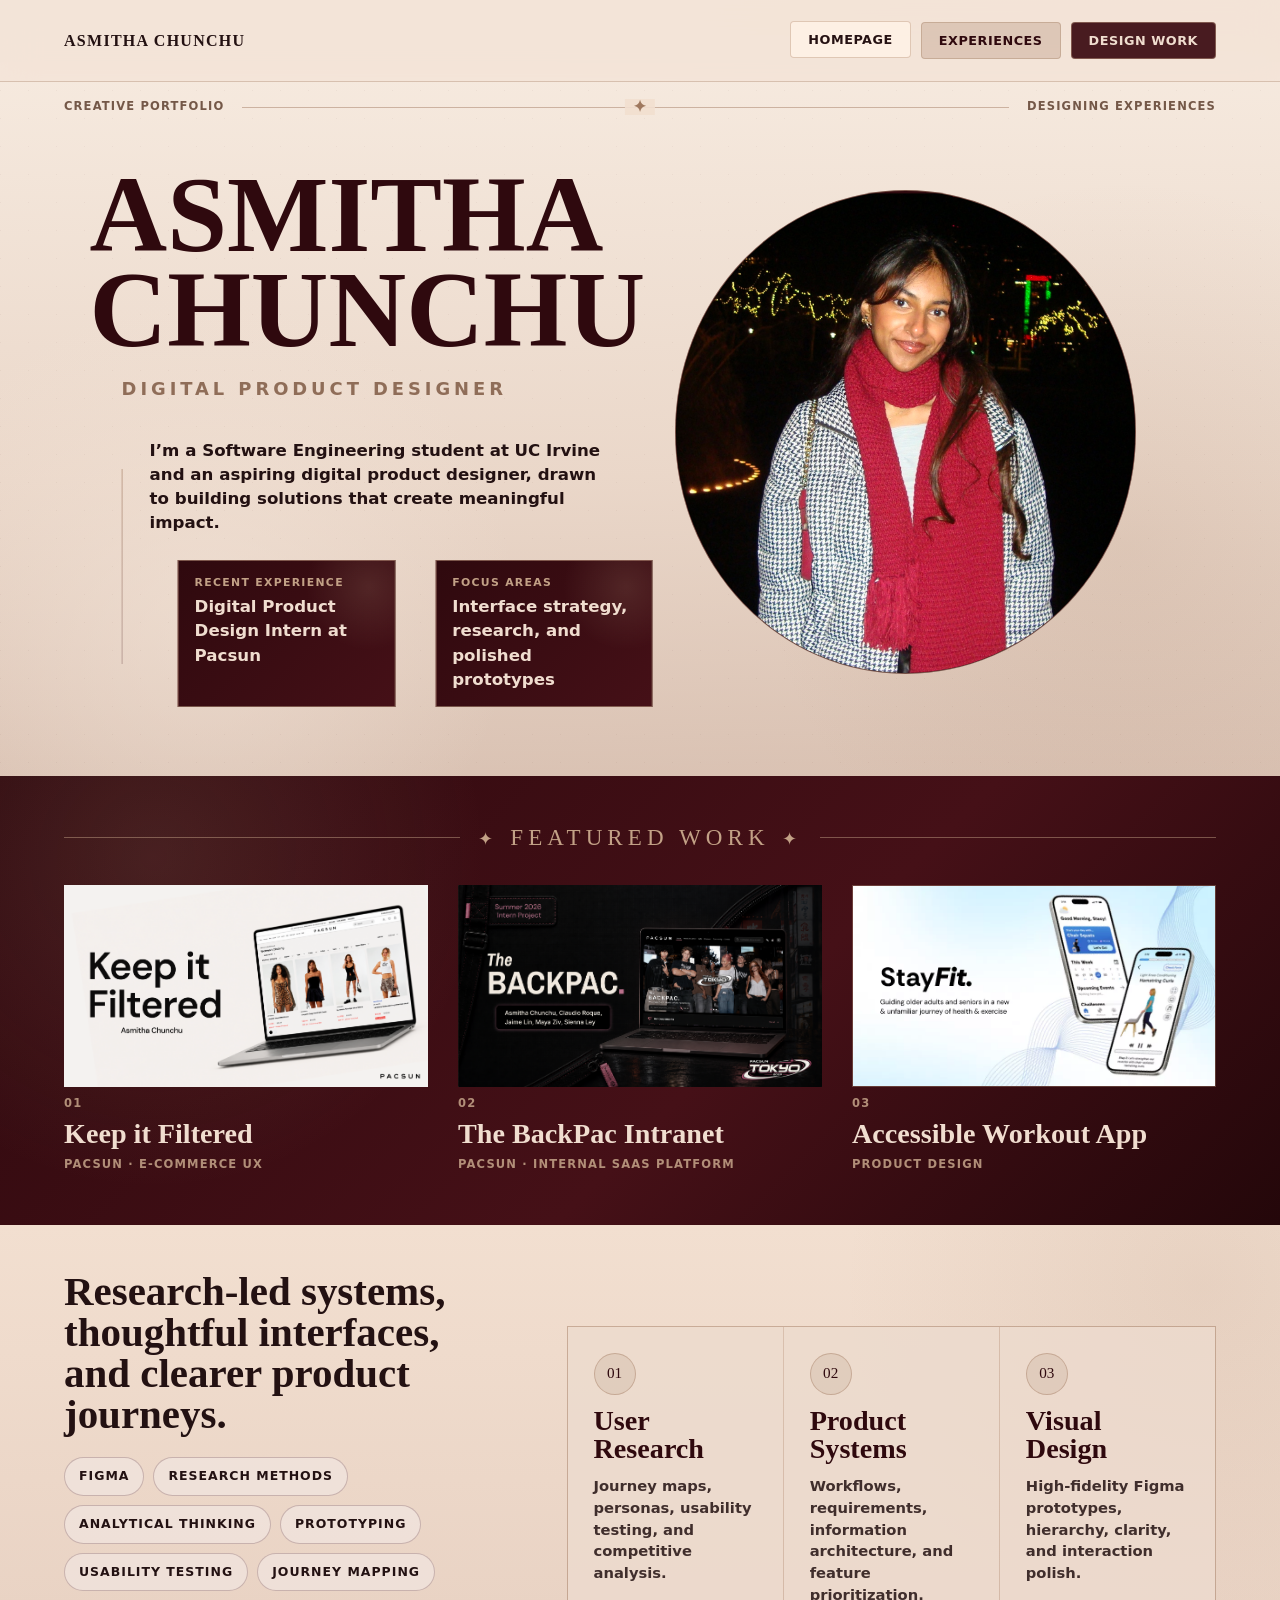
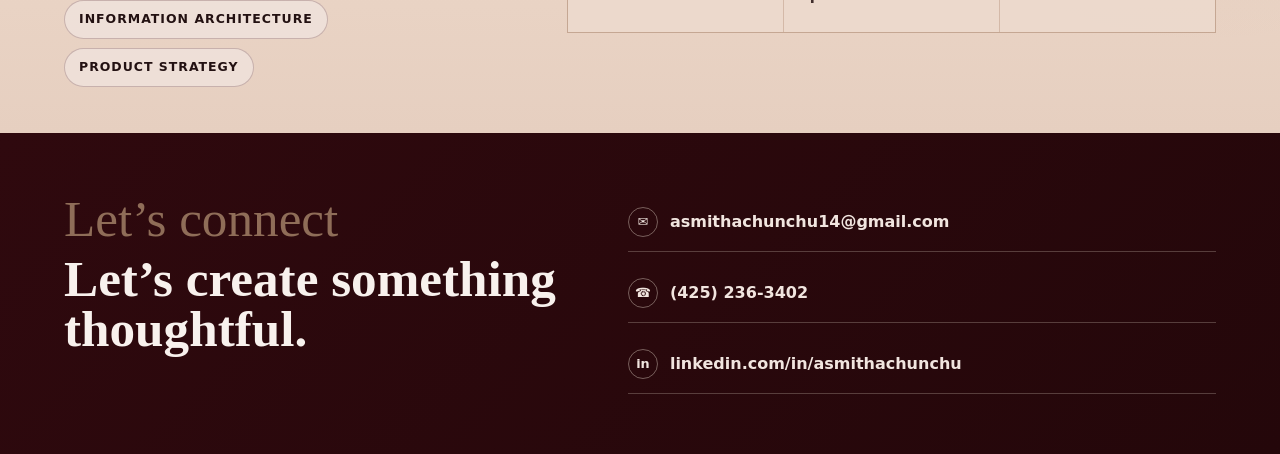
==== commit 15f98a5e: "Update portfolio case studies and project links" ====
--- a/index.html
+++ b/index.html
@@ -36,8 +36,8 @@
             solutions that create meaningful impact.
           </p>
           <div class="royal-quick-notes" aria-label="Current focus">
-            <p><span>Currently</span> Digital Product Design Intern at Pacsun</p>
-            <p><span>Building</span> Accessible, human-centered product systems</p>
+            <p><span>Recent Experience</span> Digital Product Design Intern at Pacsun</p>
+            <p><span>Focus Areas</span> Interface strategy, research, and polished prototypes</p>
           </div>
         </div>
 
@@ -55,19 +55,19 @@
 
         <a
           class="royal-work-card pacsun-work-card"
-          href="pacsun.html"
+          href="pacsun-ecommerce.html"
         >
           <img src="assets/project-screens/keep-it-filtered-clean.png" alt="Keep it Filtered Pacsun project cover.">
           <p>01</p>
           <h2>Keep it Filtered</h2>
-          <span>Visual Design</span>
+          <span>Pacsun · E-commerce UX</span>
         </a>
 
-        <a class="royal-work-card pacsun-work-card" href="pacsun.html">
-          <img src="assets/project-screens/backpac-intranet-revamp-card-v2.png" alt="The Backpac company intranet revamp cover.">
+        <a class="royal-work-card pacsun-work-card" href="pacsun-backpac.html">
+          <img src="assets/project-screens/backpac-intranet-laptop.png" alt="The BackPac Intranet company intranet revamp cover.">
           <p>02</p>
-          <h2>The Backpac</h2>
-          <span>Intranet Revamp</span>
+          <h2>The BackPac Intranet</h2>
+          <span>Pacsun · Internal SaaS Platform</span>
         </a>
 
         <a class="royal-work-card" href="design-uci.html">
@@ -83,6 +83,8 @@
           <h2>Research-led systems, thoughtful interfaces, and clearer product journeys.</h2>
           <div class="royal-skill-list" aria-label="Toolkit">
             <p>Figma</p>
+            <p>Research Methods</p>
+            <p>Analytical Thinking</p>
             <p>Prototyping</p>
             <p>Usability Testing</p>
             <p>Journey Mapping</p>
--- a/styles.css
+++ b/styles.css
@@ -1634,7 +1634,7 @@
   background: #f0ddcf;
 }
 
-.pacsun-work-card img[src*="backpac-intranet-revamp"] {
+.pacsun-work-card img[src*="backpac-intranet"] {
   border: 0;
 }
 
@@ -2073,6 +2073,17 @@
   background: #f1e5df;
 }
 
+.logo-pacsun-dark {
+  border-color: rgba(194, 161, 134, 0.52);
+  background:
+    radial-gradient(circle at 82% 18%, rgba(194, 161, 134, 0.22), transparent 30%),
+    linear-gradient(135deg, #2f090e 0%, #451017 100%);
+}
+
+.logo-pacsun-dark img {
+  filter: brightness(0) invert(1);
+}
+
 .logo-design-uci {
   background: #f1e5df;
 }
@@ -2313,8 +2324,8 @@
 }
 
 .project-card.backpac-project .project-image-visual img,
-.royal-work-card img[src*="backpac-intranet-revamp"],
-.case-study-page .case-feature > img[src*="backpac-intranet-revamp"] {
+.royal-work-card img[src*="backpac-intranet"],
+.case-study-page .case-feature > img[src*="backpac-intranet"] {
   object-fit: cover;
   object-position: center;
 }
@@ -2521,7 +2532,22 @@
 }
 
 .back-link {
+  position: sticky;
+  top: 96px;
+  z-index: 20;
+  justify-content: center;
+  width: 42px;
+  height: 42px;
   margin: 0 0 30px;
+  padding: 0;
+  background: rgba(240, 221, 207, 0.88);
+  box-shadow: 0 12px 28px rgba(47, 9, 14, 0.12);
+  backdrop-filter: blur(8px);
+  cursor: pointer;
+  font-family: var(--display);
+  font-size: 1.35rem;
+  line-height: 1;
+  text-transform: none;
 }
 
 .case-hero {
@@ -2530,6 +2556,53 @@
   gap: clamp(26px, 5vw, 64px);
   align-items: end;
   padding-bottom: clamp(30px, 5vw, 54px);
+}
+
+.ecommerce-case .case-hero {
+  grid-template-columns: minmax(420px, 0.78fr) minmax(360px, 520px);
+  gap: clamp(20px, 2.4vw, 34px);
+  align-items: stretch;
+  padding-bottom: clamp(18px, 3.4vw, 34px);
+}
+
+.ecommerce-case .case-hero > div {
+  max-width: 720px;
+  display: flex;
+  min-height: 100%;
+  flex-direction: column;
+  padding: 6px 0;
+}
+
+.ecommerce-case .case-hero > div > p:last-child {
+  margin-top: auto;
+  padding-top: clamp(24px, 4vw, 62px);
+}
+
+.backpac-case-hero {
+  align-items: start;
+  padding-bottom: clamp(18px, 3vw, 30px);
+}
+
+.backpac-case-hero > div {
+  padding-top: 6px;
+}
+
+@media (min-width: 861px) {
+  .backpac-case-hero {
+    align-items: stretch;
+  }
+
+  .backpac-case-hero > div {
+    display: flex;
+    min-height: 100%;
+    flex-direction: column;
+    padding: 6px 0;
+  }
+
+  .backpac-case-hero > div > p:last-child {
+    margin-top: auto;
+    padding-top: clamp(24px, 4vw, 62px);
+  }
 }
 
 .case-hero h1 {
@@ -2589,14 +2662,312 @@
 }
 
 .case-feature .project-visual,
-.case-feature > img {
+.case-feature > img,
+.case-feature > a,
+.case-feature > a > img {
   min-height: clamp(360px, 48vw, 520px);
+}
+
+.case-feature > a {
+  display: block;
+}
+
+.case-feature > a > img {
+  width: 100%;
+  height: 100%;
+  display: block;
+  object-fit: cover;
 }
 
 .case-section {
   max-width: 860px;
   padding: clamp(32px, 5vw, 58px) 0;
   border-top: 1px solid rgba(159, 120, 94, 0.34);
+}
+
+.filter-strategy-section {
+  padding-bottom: clamp(18px, 2.4vw, 28px);
+}
+
+.backpac-strategy-section {
+  padding-bottom: clamp(18px, 2.4vw, 28px);
+}
+
+.filter-comparison {
+  display: grid;
+  grid-template-columns: repeat(2, minmax(0, 1fr));
+  gap: clamp(18px, 3vw, 30px);
+  margin: clamp(4px, 1.2vw, 14px) 0 clamp(26px, 5vw, 56px);
+}
+
+.filter-comparison figure {
+  min-width: 0;
+  margin: 0;
+  padding: 0;
+}
+
+.filter-comparison figcaption {
+  max-width: 340px;
+  margin: 16px auto 0;
+  color: var(--cherry);
+  font-size: clamp(0.92rem, 1.2vw, 1rem);
+  font-weight: 760;
+  line-height: 1.45;
+}
+
+.filter-comparison .phone-mockup {
+  width: min(100%, 285px);
+  padding: 7px;
+  border-width: 4px;
+  border-radius: 38px;
+}
+
+.filter-comparison .phone-mockup::before {
+  top: 14px;
+  width: 70px;
+  height: 22px;
+}
+
+.filter-comparison .phone-mockup::after {
+  inset: 7px;
+  border-radius: 31px;
+}
+
+.filter-comparison .phone-mockup img {
+  border-radius: 31px;
+}
+
+.phone-mockup {
+  position: relative;
+  width: min(100%, 390px);
+  aspect-ratio: 390 / 844;
+  margin: 0 auto;
+  padding: 9px;
+  border: 5px solid #0a0a0a;
+  border-radius: 46px;
+  background: #0a0a0a;
+  box-shadow:
+    0 18px 38px rgba(0, 0, 0, 0.3),
+    inset 0 0 0 1px rgba(255, 255, 255, 0.18);
+  overflow: hidden;
+}
+
+.phone-mockup::before {
+  content: "";
+  position: absolute;
+  top: 18px;
+  left: 50%;
+  z-index: 2;
+  width: 94px;
+  height: 30px;
+  transform: translateX(-50%);
+  border-radius: 999px;
+  background: #030303;
+}
+
+.phone-mockup::after {
+  content: "";
+  position: absolute;
+  inset: 9px;
+  pointer-events: none;
+  border-radius: 38px;
+  box-shadow:
+    inset 0 0 0 1px rgba(255, 255, 255, 0.18),
+    inset 10px 0 18px rgba(255, 255, 255, 0.08);
+}
+
+.phone-mockup img {
+  width: 100%;
+  height: 100%;
+  display: block;
+  object-fit: cover;
+  object-position: center top;
+  border-radius: 38px;
+  background: #fff;
+}
+
+.stayfit-mockups {
+  margin: clamp(20px, 4vw, 46px) 0 clamp(30px, 5vw, 58px);
+}
+
+.stayfit-fidelity-row {
+  display: grid;
+  grid-template-columns: repeat(2, minmax(0, 1fr));
+  gap: clamp(18px, 3vw, 30px);
+}
+
+.stayfit-fidelity-card {
+  min-width: 0;
+  padding: clamp(18px, 2.6vw, 28px);
+  border: 1px solid rgba(159, 120, 94, 0.26);
+  background:
+    radial-gradient(circle at 12% 10%, rgba(194, 161, 134, 0.18), transparent 30%),
+    rgba(240, 221, 207, 0.58);
+}
+
+.stayfit-high-card {
+  margin-top: clamp(18px, 3vw, 30px);
+  background:
+    radial-gradient(circle at 88% 12%, rgba(194, 161, 134, 0.16), transparent 28%),
+    rgba(240, 221, 207, 0.7);
+}
+
+.stayfit-phone-row {
+  display: flex;
+  justify-content: center;
+  align-items: flex-start;
+  gap: clamp(10px, 1.6vw, 18px);
+  margin-top: 18px;
+}
+
+.stayfit-phone {
+  flex: 0 1 auto;
+  width: min(42%, 150px);
+  padding: 6px;
+  border-width: 4px;
+  border-radius: 28px;
+}
+
+.stayfit-phone::before {
+  top: 12px;
+  width: 48px;
+  height: 16px;
+}
+
+.stayfit-phone::after {
+  inset: 6px;
+  border-radius: 22px;
+}
+
+.stayfit-phone img {
+  object-fit: contain;
+  border-radius: 22px;
+}
+
+.stayfit-low-phone img {
+  padding: 8px;
+}
+
+.stayfit-phone-row-three {
+  gap: clamp(7px, 1vw, 12px);
+}
+
+.stayfit-phone-row-three .stayfit-phone {
+  width: min(31%, 126px);
+}
+
+.stayfit-high-row {
+  gap: clamp(20px, 4vw, 42px);
+}
+
+.stayfit-high-phone {
+  width: min(42%, 290px);
+  padding: 8px;
+  border-width: 5px;
+  border-radius: 42px;
+}
+
+.stayfit-high-phone::before {
+  display: none;
+}
+
+.stayfit-high-phone::after {
+  inset: 8px;
+  border-radius: 34px;
+}
+
+.stayfit-high-phone img {
+  border-radius: 34px;
+}
+
+.stayfit-high-row .stayfit-high-phone:nth-child(2) img {
+  transform: scale(1.035);
+  transform-origin: center top;
+}
+
+.fidelity-caption {
+  max-width: 620px;
+  margin: 18px auto 0;
+  color: var(--cherry);
+  font-size: clamp(0.9rem, 1.1vw, 0.98rem);
+  font-weight: 760;
+  line-height: 1.45;
+}
+
+.laptop-showcase {
+  display: grid;
+  grid-template-columns: repeat(2, minmax(0, 1fr));
+  gap: clamp(36px, 5vw, 68px);
+  margin: clamp(4px, 1.2vw, 14px) 0 clamp(26px, 5vw, 56px);
+}
+
+.laptop-showcase figure {
+  min-width: 0;
+  margin: 0;
+}
+
+.laptop-mockup {
+  position: relative;
+  margin-bottom: clamp(34px, 4vw, 46px);
+  padding: clamp(4px, 0.65vw, 6px);
+  border: 2px solid #9b9d9f;
+  border-bottom-width: 5px;
+  border-radius: 16px 16px 8px 8px;
+  background:
+    linear-gradient(180deg, #171717 0%, #050505 100%);
+  box-shadow:
+    0 14px 24px rgba(0, 0, 0, 0.18),
+    inset 0 1px 0 rgba(255, 255, 255, 0.18);
+}
+
+.laptop-mockup::before {
+  content: "";
+  position: absolute;
+  left: 50%;
+  bottom: -16px;
+  width: 106%;
+  height: 12px;
+  transform: translateX(-50%);
+  border-radius: 0 0 34px 34px;
+  background:
+    radial-gradient(ellipse at 50% 0%, rgba(255, 255, 255, 0.8), transparent 46%),
+    linear-gradient(180deg, #f2f1ed 0%, #c7c3bd 58%, #8d8984 100%);
+  clip-path: polygon(3% 0, 97% 0, 100% 100%, 0 100%);
+  box-shadow: 0 8px 14px rgba(0, 0, 0, 0.16);
+}
+
+.laptop-mockup::after {
+  content: "";
+  position: absolute;
+  left: 50%;
+  bottom: -11px;
+  z-index: 1;
+  width: 76px;
+  height: 4px;
+  transform: translateX(-50%);
+  border-radius: 0 0 999px 999px;
+  background: linear-gradient(180deg, rgba(100, 96, 92, 0.26), rgba(255, 255, 255, 0.42));
+}
+
+.laptop-mockup img {
+  position: relative;
+  z-index: 1;
+  width: 100%;
+  aspect-ratio: 16 / 10;
+  display: block;
+  object-fit: contain;
+  object-position: center top;
+  border-radius: 10px;
+  background: #050505;
+}
+
+.laptop-showcase figcaption {
+  max-width: 680px;
+  margin: 10px auto 0;
+  color: var(--cherry);
+  font-size: clamp(0.92rem, 1.2vw, 1rem);
+  font-weight: 760;
+  line-height: 1.45;
 }
 
 .case-section h2,
@@ -3329,6 +3700,108 @@
   .case-hero {
     align-items: start;
   }
+
+  .back-link {
+    top: 150px;
+    margin-bottom: 22px;
+  }
+
+  .case-study-page .case-feature > img[src*="backpac-intranet"] {
+    min-height: 0;
+    height: auto;
+    aspect-ratio: auto;
+    object-fit: contain;
+    object-position: center;
+    background: #140f10;
+  }
+
+  .case-study-page .pacsun-case-feature:has(img[src*="backpac-intranet"]) {
+    min-height: 0;
+    background: #140f10;
+  }
+
+  .case-study-page .case-feature > a > img[src*="keep-it-filtered"],
+  .case-study-page .case-feature > img[src*="keep-it-filtered"] {
+    min-height: 0;
+    height: auto;
+    aspect-ratio: auto;
+    object-fit: contain;
+    object-position: center;
+    background: #fbf8f5;
+  }
+
+  .case-study-page .case-feature > a:has(img[src*="keep-it-filtered"]) {
+    min-height: 0;
+    height: auto;
+  }
+
+  .case-study-page .pacsun-case-feature:has(img[src*="keep-it-filtered"]) {
+    min-height: 0;
+    background: #fbf8f5;
+  }
+
+  .case-study-page .case-feature > img[src*="design-uci"] {
+    min-height: 0;
+    height: auto;
+    aspect-ratio: auto;
+    object-fit: contain;
+    object-position: center;
+    background: #f4fbff;
+  }
+
+  .case-study-page .case-feature > img[src*="dsp-homepage"] {
+    min-height: 0;
+    height: auto;
+    aspect-ratio: auto;
+    object-fit: contain;
+    object-position: center;
+    background: #1c1b2b;
+  }
+
+  .ecommerce-case .case-hero {
+    grid-template-columns: 1fr;
+    align-items: start;
+  }
+
+  .ecommerce-case .case-hero > div {
+    display: block;
+    min-height: 0;
+    padding: 0;
+  }
+
+  .ecommerce-case .case-hero > div > p:last-child {
+    margin-top: 0;
+  }
+
+  .filter-comparison {
+    grid-template-columns: 1fr;
+  }
+
+  .stayfit-fidelity-row {
+    grid-template-columns: 1fr;
+  }
+
+  .stayfit-phone-row {
+    flex-wrap: wrap;
+  }
+
+  .stayfit-phone,
+  .stayfit-phone-row-three .stayfit-phone {
+    width: min(44%, 150px);
+  }
+
+  .stayfit-high-phone {
+    width: min(46%, 260px);
+  }
+
+  .laptop-showcase {
+    grid-template-columns: 1fr;
+  }
+
+  .phone-mockup {
+    width: min(100%, 340px);
+    border-radius: 42px;
+  }
 }
 
 @media (max-width: 520px) {
@@ -3421,11 +3894,21 @@
   }
 
   .royal-hero > h1 {
-    font-size: clamp(3.2rem, 17vw, 4.9rem);
+    max-width: calc(100vw - 44px);
+    font-size: clamp(2.75rem, 14vw, 4.25rem);
+    width: 100%;
+    justify-self: center;
+    text-align: center;
+  }
+
+  .royal-hero > h1 span {
+    white-space: normal;
   }
 
   .royal-quick-notes {
     grid-template-columns: 1fr;
+    width: min(100%, 340px);
+    justify-self: center;
   }
 
   .royal-portrait img {
@@ -3433,6 +3916,61 @@
     aspect-ratio: 4 / 5;
   }
 
+  .royal-hero {
+    justify-items: center;
+    text-align: center;
+    overflow: hidden;
+  }
+
+  .royal-topline {
+    width: 100%;
+    justify-items: center;
+    text-align: center;
+  }
+
+  .royal-topline span:last-child {
+    text-align: center;
+  }
+
+  .royal-intro {
+    width: min(100%, 350px);
+    justify-self: center;
+    text-align: center;
+  }
+
+  .royal-intro .title-line,
+  .royal-intro p:not(.title-line):not(.signature) {
+    max-width: none;
+    width: 100%;
+    text-align: center;
+  }
+
+  .royal-contact {
+    width: 100%;
+    padding-inline: 20px;
+    overflow: hidden;
+  }
+
+  .royal-contact h2,
+  .royal-contact .signature {
+    max-width: 100%;
+  }
+
+  .royal-contact .contact-list {
+    min-width: 0;
+    width: 100%;
+  }
+
+  .royal-contact .contact-list a {
+    min-width: 0;
+    max-width: 100%;
+    gap: 10px;
+    overflow-wrap: normal;
+    word-break: normal;
+    white-space: nowrap;
+    font-size: clamp(0.74rem, 3.45vw, 0.92rem);
+  }
+
   .royal-contact .contact-list a {
     align-items: flex-start;
   }
